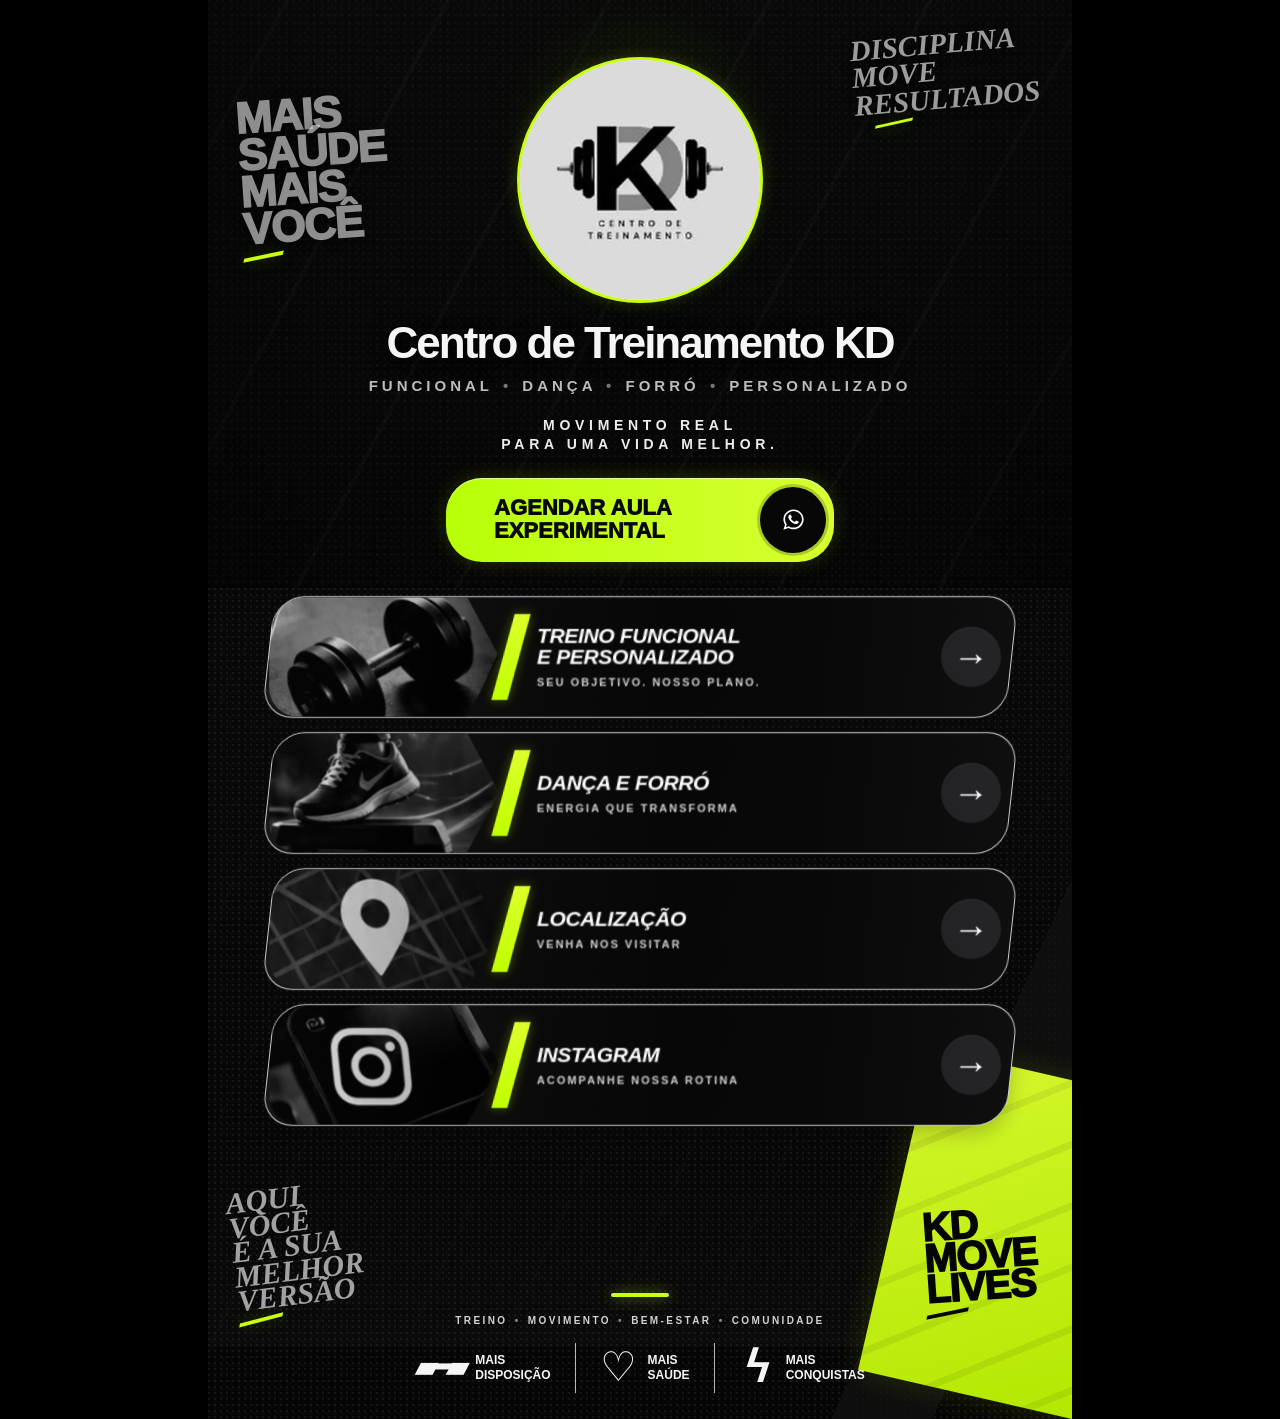
==== index.html @ 6287a3ad "Personaliza mensagens do WhatsApp para Karol e Roany" ====
<!doctype html>
<html lang="pt-BR">
<head>
  <meta charset="utf-8" />
  <meta name="viewport" content="width=device-width,initial-scale=1,viewport-fit=cover" />
  <meta http-equiv="Cache-Control" content="no-cache, no-store, must-revalidate" />
  <meta http-equiv="Pragma" content="no-cache" />
  <meta http-equiv="Expires" content="0" />
  <meta name="theme-color" content="#050505" />
  <meta name="description" content="Centro de Treinamento KD — funcional, dança, forró e treino personalizado." />
  <title>Centro de Treinamento KD</title>
  <link rel="stylesheet" href="assets/css/style.css?v=20260914-0921" />
  <link rel="stylesheet" href="assets/css/site-final.css?v=20260914-0921" />
</head>
<body>
  <main class="page-shell">
    <div class="texture" aria-hidden="true"></div>
    <div class="diag diag-a" aria-hidden="true"></div>
    <div class="diag diag-b" aria-hidden="true"></div>

    <section class="hero" id="inicio">
      <div class="side-copy side-left" aria-hidden="true">
        <span>MAIS</span>
        <span>SAÚDE</span>
        <span>MAIS</span>
        <span>VOCÊ</span>
        <i></i>
      </div>

      <div class="side-copy script side-right" aria-hidden="true">
        DISCIPLINA<br />MOVE<br />RESULTADOS
        <i></i>
      </div>

      <div class="logo-wrap reveal">
        <div class="logo-glow"></div>
        <img src="assets/images/logo-kd-cropped.webp?v=20260914-0921" alt="Centro de Treinamento KD" />
      </div>

      <div class="hero-copy reveal">
        <h1>Centro de Treinamento KD</h1>
        <p class="modalities">FUNCIONAL <b>•</b> DANÇA <b>•</b> FORRÓ <b>•</b> PERSONALIZADO</p>
        <p class="tagline">MOVIMENTO REAL<br />PARA UMA VIDA MELHOR.</p>
      </div>

      <a class="cta reveal" href="https://wa.me/5569993192797?text=Oi%2C%20Roany%21%20Vim%20pelo%20site%20do%20Centro%20de%20Treinamento%20KD%20e%20gostaria%20de%20agendar%20uma%20aula%20experimental.%20Pode%20me%20passar%20os%20hor%C3%A1rios%20dispon%C3%ADveis%3F" target="_blank" rel="noopener" aria-label="Agendar aula experimental com Roany pelo WhatsApp">
        <span>AGENDAR AULA<br />EXPERIMENTAL</span>
        <span class="cta-arrow" aria-hidden="true">
          <svg viewBox="0 0 32 32" width="30" height="30" role="img" focusable="false" style="display:block;fill:currentColor">
            <path d="M16.04 4C9.42 4 4.05 9.25 4.05 15.72c0 2.28.68 4.5 1.96 6.4L4 28l6.08-1.95a12.18 12.18 0 0 0 5.95 1.53h.01c6.61 0 11.99-5.25 11.99-11.72C28.03 9.25 22.65 4 16.04 4Zm0 21.58h-.01a10.2 10.2 0 0 1-5.2-1.43l-.37-.22-3.61 1.16 1.18-3.43-.24-.35a9.58 9.58 0 0 1-1.75-5.59c0-5.36 4.49-9.72 10-9.72 5.52 0 10 4.36 10 9.72 0 5.36-4.48 9.86-10 9.86Zm5.49-7.39c-.3-.15-1.78-.86-2.06-.96-.28-.1-.48-.15-.68.15-.2.29-.78.96-.96 1.15-.18.2-.35.22-.65.08-.3-.15-1.27-.46-2.42-1.46a9.2 9.2 0 0 1-1.68-2.05c-.18-.3-.02-.46.13-.61.14-.13.3-.34.45-.51.15-.17.2-.29.3-.49.1-.2.05-.37-.03-.52-.08-.15-.68-1.6-.93-2.19-.24-.58-.5-.5-.68-.51h-.58c-.2 0-.53.07-.8.37-.28.29-1.06 1.01-1.06 2.47 0 1.45 1.08 2.86 1.23 3.06.15.2 2.12 3.17 5.14 4.45.72.3 1.28.48 1.72.62.72.22 1.38.19 1.9.12.58-.09 1.78-.71 2.03-1.4.25-.68.25-1.27.18-1.4-.08-.13-.28-.2-.58-.35Z"/>
          </svg>
        </span>
      </a>
    </section>

    <section class="cards" aria-label="Links principais">
      <a class="service-card functional-card reveal" href="https://wa.me/5569993192797?text=Oi%2C%20Roany%21%20Vim%20pelo%20site%20do%20Centro%20de%20Treinamento%20KD%20e%20quero%20saber%20mais%20sobre%20o%20treino%20funcional%20e%20personalizado.%20Como%20funcionam%20os%20planos%20e%20hor%C3%A1rios%3F" target="_blank" rel="noopener">
        <div class="photo-wrap"><img src="assets/images/treino-funcional-personalizado.webp" alt="Treino funcional e personalizado" /></div>
        <div class="slash"></div>
        <div class="service-copy"><strong>TREINO FUNCIONAL<br />E PERSONALIZADO</strong><small>SEU OBJETIVO. NOSSO PLANO.</small></div>
        <span class="round-arrow">→</span>
      </a>

      <a class="service-card dance-card reveal" href="https://wa.me/5569993816666?text=Oi%2C%20Karol%21%20Vim%20pelo%20site%20do%20Centro%20de%20Treinamento%20KD%20e%20quero%20saber%20mais%20sobre%20as%20aulas%20de%20Dan%C3%A7a%20e%20Forr%C3%B3.%20Pode%20me%20passar%20os%20hor%C3%A1rios%20e%20como%20funciona%3F" target="_blank" rel="noopener">
        <div class="photo-wrap"><img src="assets/images/danca-step.webp?v=20260914-0921" alt="Dança e Forró" /></div>
        <div class="slash"></div>
        <div class="service-copy"><strong>DANÇA E FORRÓ</strong><small>ENERGIA QUE TRANSFORMA</small></div>
        <span class="round-arrow">→</span>
      </a>

      <a class="service-card location-card reveal" href="https://share.google/1H9OOiKIhmWzUExqJ" target="_blank" rel="noopener">
        <div class="photo-wrap"><img src="assets/images/localizacao.webp" alt="Localização" /></div>
        <div class="slash"></div>
        <div class="service-copy"><strong>LOCALIZAÇÃO</strong><small>VENHA NOS VISITAR</small></div>
        <span class="round-arrow">→</span>
      </a>

      <a class="service-card instagram-card reveal" href="https://www.instagram.com/centrodetreinamentokd" target="_blank" rel="noopener">
        <div class="photo-wrap"><img src="assets/images/instagram.webp" alt="Instagram" /></div>
        <div class="slash"></div>
        <div class="service-copy"><strong>INSTAGRAM</strong><small>ACOMPANHE NOSSA ROTINA</small></div>
        <span class="round-arrow">→</span>
      </a>
    </section>

    <footer class="footer">
      <div class="footer-phrase script" aria-hidden="true">AQUI<br />VOCÊ<br />É A SUA<br />MELHOR<br />VERSÃO<i></i></div>
      <div class="footer-center">
        <span class="tiny-neon"></span>
        <p>TREINO <b>•</b> MOVIMENTO <b>•</b> BEM-ESTAR <b>•</b> COMUNIDADE</p>
      </div>
      <div class="footer-shape" aria-hidden="true"></div>
      <div class="footer-brand" aria-hidden="true">KD<br />MOVE<br />LIVES<i></i></div>
    </footer>

    <section class="final-benefits reveal" aria-label="Benefícios">
      <div class="benefit">
        <span class="benefit-icon dumbbell">▰━▰</span>
        <span>MAIS<br />DISPOSIÇÃO</span>
      </div>
      <div class="benefit-sep"></div>
      <div class="benefit">
        <span class="benefit-icon heart">♡</span>
        <span>MAIS<br />SAÚDE</span>
      </div>
      <div class="benefit-sep"></div>
      <div class="benefit">
        <span class="benefit-icon bolt">ϟ</span>
        <span>MAIS<br />CONQUISTAS</span>
      </div>
    </section>
  </main>
  <script src="assets/js/main.js?v=20260914-0921"></script>
</body>
</html>
---- assets/css/style.css ----
:root{
  --bg:#050505;
  --panel:#0b0b0b;
  --panel2:#121212;
  --text:#f4f4f4;
  --muted:#b4b4b4;
  --lime:#c9ff11;
  --line:rgba(255,255,255,.62);
}
*{box-sizing:border-box}
html{scroll-behavior:smooth;background:#000}
body{margin:0;background:#000;color:var(--text);font-family:Arial,Helvetica,sans-serif;display:flex;justify-content:center;overflow-x:hidden}
a{color:inherit}
.page-shell{width:min(100%,864px);min-height:100vh;position:relative;overflow:hidden;background:
  radial-gradient(circle at 50% 10%,rgba(255,255,255,.06),transparent 28%),
  linear-gradient(180deg,#060606 0%,#090909 46%,#060606 100%);isolation:isolate}
.texture{position:absolute;inset:0;z-index:-3;opacity:.26;background-image:
  radial-gradient(circle at 20% 15%,rgba(255,255,255,.22) 0 1px,transparent 1.3px),
  radial-gradient(circle at 80% 65%,rgba(255,255,255,.12) 0 1px,transparent 1.2px),
  repeating-linear-gradient(115deg,transparent 0 42px,rgba(255,255,255,.018) 42px 45px,transparent 45px 88px);background-size:6px 6px,8px 8px,auto;mix-blend-mode:screen}
.diag{position:absolute;z-index:-2;background:#111;transform:rotate(24deg);box-shadow:0 0 0 1px rgba(255,255,255,.02) inset}
.diag-a{width:120px;height:610px;left:72px;top:-150px;opacity:.85}
.diag-b{width:92px;height:650px;right:44px;bottom:-100px;opacity:.78}
.hero{position:relative;padding:28px 44px 22px;min-height:742px;text-align:center;isolation:isolate}.hero::before{content:"";position:absolute;inset:0;z-index:-2;background:linear-gradient(180deg,rgba(0,0,0,.28),rgba(0,0,0,.52)),url("../images/hero-kd.webp") center top/cover no-repeat;filter:grayscale(1) contrast(1.12);opacity:.72}.hero::after{content:"";position:absolute;inset:0;z-index:-1;background:radial-gradient(circle at 50% 24%,transparent 0 25%,rgba(0,0,0,.2) 45%,rgba(0,0,0,.72) 100%)}
.hamburger{position:absolute;left:36px;top:34px;width:36px;height:34px;padding:0;border:0;background:transparent;display:flex;flex-direction:column;justify-content:space-between;z-index:10}
.hamburger span{display:block;height:4px;background:#fff;border-radius:3px;box-shadow:0 0 6px rgba(255,255,255,.18)}
.side-copy{position:absolute;z-index:2;line-height:.82;text-align:left;color:rgba(255,255,255,.55);font-weight:1000;font-stretch:condensed;text-shadow:0 3px 12px rgba(0,0,0,.5)}
.side-left{left:31px;top:95px;font-size:48px;letter-spacing:-4px;transform:rotate(-4deg)}
.side-left span{display:block}.side-copy i,.footer-phrase i,.footer-brand i{display:block;width:72px;height:8px;background:var(--lime);transform:skewX(-24deg) rotate(-8deg);margin-top:12px;box-shadow:0 0 14px rgba(201,255,17,.25)}
.script{font-family:"Brush Script MT","Segoe Print",cursive;font-weight:900;font-style:italic}
.side-right{right:34px;top:28px;font-size:31px;line-height:.92;color:rgba(255,255,255,.6);transform:rotate(-5deg)}
.side-right i{width:65px;height:5px;margin:8px 0 0 20px}
.logo-wrap{position:relative;margin:36px auto 22px;width:268px;height:268px;border-radius:50%;display:grid;place-items:center}
.logo-wrap img{position:relative;z-index:2;width:100%;height:100%;border-radius:50%;object-fit:cover;box-shadow:0 0 0 2px rgba(255,255,255,.28) inset}
.logo-glow{position:absolute;inset:5px;border-radius:50%;background:var(--lime);filter:blur(16px);opacity:.38;animation:pulseGlow 3s ease-in-out infinite}
.hero-copy{position:relative;z-index:3}.hero h1{margin:0;font-size:46px;line-height:1.02;letter-spacing:-2.4px;font-weight:900;text-shadow:0 4px 20px #000}
.modalities{margin:16px 0 0;font-size:16px;letter-spacing:4.5px;color:#bdbdbd;font-weight:700}.modalities b{color:#777;margin:0 2px}.tagline{margin:22px 0 0;font-size:15px;line-height:1.45;letter-spacing:5.2px;color:#ededed;font-weight:800}
.cta{position:relative;z-index:4;margin:28px auto 0;display:flex;width:min(100%,388px);min-height:92px;border-radius:38px;align-items:center;justify-content:space-between;text-decoration:none;background:linear-gradient(90deg,#b9ff08,#d8ff32);color:#080808;padding:0 11px 0 58px;box-shadow:0 0 28px rgba(201,255,17,.22),inset 0 1px 0 rgba(255,255,255,.6);transition:transform .2s ease,box-shadow .2s ease}
.cta span:first-child{text-align:left;font-size:24px;line-height:1.08;font-weight:1000;letter-spacing:.5px}.cta-arrow{width:72px;height:72px;border-radius:50%;display:grid;place-items:center;background:#060606;color:white;font-size:38px;font-weight:400;box-shadow:0 0 0 4px rgba(0,0,0,.25)}
.cta:hover{transform:translateY(-3px);box-shadow:0 0 38px rgba(201,255,17,.36)}
.benefits{margin:34px auto 0;display:flex;justify-content:center;align-items:center;gap:26px;position:relative;z-index:3}.benefit{display:flex;align-items:center;gap:14px;text-align:left;font-size:13px;line-height:1.2;font-weight:900}.benefit-icon{font-size:31px;line-height:1;min-width:38px;text-align:center}.benefit-icon.dumbbell{font-size:22px;letter-spacing:-4px}.benefit-icon.heart{font-size:43px;font-family:Georgia,serif;font-weight:400}.benefit-icon.bolt{font-size:45px}.benefit-sep{width:1px;height:52px;background:rgba(255,255,255,.7)}
.cards{padding:6px 58px 24px;display:grid;gap:16px;position:relative;z-index:3}
.service-card{position:relative;height:128px;border:1.8px solid rgba(255,255,255,.72);border-radius:34px;text-decoration:none;overflow:hidden;background:linear-gradient(90deg,#0e0e0f 0%,#050505 62%,#080808 100%);display:grid;grid-template-columns:230px 26px 1fr 86px;align-items:center;box-shadow:inset 0 1px 0 rgba(255,255,255,.08),0 12px 28px rgba(0,0,0,.28);transform:skewX(-6deg);transition:transform .22s ease,border-color .22s ease,box-shadow .22s ease}
.service-card>*{transform:skewX(6deg)}
.service-card::after{content:"";position:absolute;inset:0;background:linear-gradient(90deg,rgba(255,255,255,.03),transparent 35%,transparent 65%,rgba(255,255,255,.02));pointer-events:none}
.service-card:hover{transform:skewX(-6deg) translateX(3px);border-color:var(--lime);box-shadow:0 0 26px rgba(201,255,17,.16),0 12px 28px rgba(0,0,0,.3)}
.photo-wrap{position:relative;height:100%;overflow:hidden;border-radius:32px 0 0 32px;clip-path:polygon(0 0,88% 0,100% 50%,88% 100%,0 100%)}
.photo-wrap::after{content:"";position:absolute;inset:0;background:linear-gradient(90deg,rgba(0,0,0,.08),rgba(0,0,0,.26) 76%,rgba(0,0,0,.72) 100%)}
.photo-wrap img{width:100%;height:100%;object-fit:cover;display:block;filter:grayscale(1) contrast(1.08) brightness(.92);transform:skewX(6deg) scale(1.1);transform-origin:center}
.slash{width:18px;height:90px;background:linear-gradient(180deg,#d6ff26,#bfff00);transform:skewX(-13deg) skewX(6deg);justify-self:center;box-shadow:0 0 16px rgba(201,255,17,.35)}
.service-copy{text-align:left;align-self:center;padding-left:14px;position:relative;z-index:2}
.service-copy strong{display:block;font-size:21px;line-height:1.02;letter-spacing:-.7px;font-style:italic;text-transform:uppercase}
.service-copy small{display:block;margin-top:10px;color:#d0d0d0;font-size:12px;letter-spacing:2.2px;font-weight:700}
.round-arrow{width:66px;height:66px;border-radius:50%;display:grid;place-items:center;background:#1d1d1f;font-size:40px;justify-self:center;color:#fff;box-shadow:inset 0 1px 0 rgba(255,255,255,.05)}
.functional-card .photo-wrap img{object-position:center 58%}
.dance-card .photo-wrap img{object-position:center center}
.location-card .photo-wrap img{object-position:center center}
.instagram-card .photo-wrap img{object-position:center center}
.footer{min-height:238px;position:relative;padding:26px 56px 30px;display:flex;align-items:flex-end;justify-content:center;overflow:hidden}.footer::before{content:"";position:absolute;inset:0;background:linear-gradient(120deg,rgba(255,255,255,.025),transparent 38%),radial-gradient(circle at 50% 10%,rgba(255,255,255,.05),transparent 28%);z-index:-2}.footer-phrase{position:absolute;left:28px;bottom:25px;text-align:left;font-size:34px;line-height:.86;color:rgba(255,255,255,.62);transform:rotate(-7deg);z-index:3}.footer-phrase i{width:72px;height:6px}.footer-center{text-align:center;position:relative;z-index:4;margin-bottom:14px}.tiny-neon{display:block;width:65px;height:5px;background:var(--lime);border-radius:10px;margin:0 auto 24px;box-shadow:0 0 14px rgba(201,255,17,.55)}.footer-center p{margin:0;font-size:12px;letter-spacing:3px;color:#d2d2d2;font-weight:700}.footer-center b{color:#888;margin:0 8px}.footer-shape{position:absolute;right:-95px;bottom:-110px;width:305px;height:395px;background:linear-gradient(155deg,#dcff2e,#b8ef00);transform:rotate(17deg);z-index:-1;box-shadow:0 0 32px rgba(201,255,17,.14)}.footer-shape::before{content:"";position:absolute;inset:0;background:repeating-linear-gradient(145deg,transparent 0 24px,rgba(0,0,0,.12) 24px 31px,transparent 31px 57px);opacity:.55}.footer-brand{position:absolute;right:45px;bottom:40px;color:#050505;font-size:46px;line-height:.78;font-weight:1000;letter-spacing:-3px;text-align:left;transform:rotate(-4deg);z-index:4}.footer-brand i{background:#050505;width:74px;height:6px;margin-top:16px;box-shadow:none}
.reveal{opacity:0;transform:translateY(14px);transition:opacity .65s ease,transform .65s ease}.reveal.is-visible{opacity:1;transform:none}
@keyframes pulseGlow{0%,100%{opacity:.28;transform:scale(.98)}50%{opacity:.48;transform:scale(1.035)}}
@media (max-width:720px){
  .page-shell{width:100%;min-width:320px}.hero{min-height:650px;padding:22px 20px 16px}.hamburger{left:18px;top:24px;width:28px;height:27px}.hamburger span{height:3px}.side-left{left:12px;top:83px;font-size:29px;letter-spacing:-2px}.side-left i{width:46px;height:5px}.side-right{right:13px;top:25px;font-size:20px}.side-right i{width:42px;height:4px}.logo-wrap{width:190px;height:190px;margin:34px auto 20px}.hero h1{font-size:30px;letter-spacing:-1.4px}.modalities{font-size:9px;letter-spacing:2.6px;white-space:nowrap}.tagline{font-size:9px;letter-spacing:3.2px;margin-top:17px}.cta{width:320px;max-width:90%;min-height:72px;border-radius:31px;padding-left:36px}.cta span:first-child{font-size:18px}.cta-arrow{width:58px;height:58px;font-size:31px}.benefits{gap:10px;margin-top:26px}.benefit{gap:7px;font-size:9px}.benefit-icon{font-size:24px;min-width:26px}.benefit-icon.heart{font-size:33px}.benefit-icon.bolt{font-size:35px}.benefit-sep{height:42px}.cards{padding:6px 24px 18px;gap:12px}.service-card{height:104px;border-radius:26px;grid-template-columns:138px 16px 1fr 60px;transform:skewX(-4deg)}.service-card>*{transform:skewX(4deg)}.service-card:hover{transform:skewX(-4deg)}.photo-wrap{border-radius:25px 0 0 25px;clip-path:polygon(0 0,85% 0,100% 50%,85% 100%,0 100%)}.photo-wrap img{transform:skewX(4deg) scale(1.13)}.slash{height:72px;width:12px;transform:skewX(-13deg) skewX(4deg)}.service-copy{padding-left:10px}.service-copy strong{font-size:15px}.service-copy small{font-size:8px;letter-spacing:1.45px;margin-top:6px}.round-arrow{width:47px;height:47px;font-size:30px}.footer{min-height:205px;padding:18px 28px 22px}.footer-phrase{left:14px;bottom:25px;font-size:23px}.footer-center{margin-bottom:7px}.footer-center p{font-size:7px;letter-spacing:1.6px}.footer-center b{margin:0 4px}.footer-shape{width:220px;height:310px;right:-86px;bottom:-120px}.footer-brand{right:18px;bottom:28px;font-size:30px;letter-spacing:-2px}.tiny-neon{width:46px;height:4px;margin-bottom:18px}.diag-a{left:52px;width:65px;height:420px}.diag-b{right:20px;width:54px;height:420px}
}
@media (max-width:400px){.cards{padding-left:14px;padding-right:14px}.service-card{grid-template-columns:122px 14px 1fr 52px}.service-copy strong{font-size:14px}.service-copy small{font-size:7px}.round-arrow{width:42px;height:42px}.benefit{font-size:8px}.benefits{gap:7px}.footer-brand{font-size:27px}.side-left{font-size:26px}.side-right{font-size:18px}}
@media (prefers-reduced-motion:reduce){*{scroll-behavior:auto!important;animation:none!important;transition:none!important}.reveal{opacity:1;transform:none}}
---- assets/css/site-final.css ----
/* Camada final única: todas as futuras alterações visuais devem ser feitas aqui. */
:root{--lime:#c9ff11;--bg:#050505;--text:#f5f5f5}

body{background:#000;color:var(--text);overflow-x:hidden}
.page-shell{width:min(100%,864px);min-height:100vh;margin:0 auto;position:relative;overflow:hidden;background:linear-gradient(180deg,#050505 0%,#080808 52%,#050505 100%)}
.texture{opacity:.28}

/* TOPO */
.hero{position:relative;min-height:0!important;padding:18px 16px 10px!important;text-align:center;overflow:hidden!important;background:radial-gradient(circle at 50% 24%,rgba(201,255,17,.075),transparent 24%),linear-gradient(180deg,#080908 0%,#060706 62%,#050505 100%)!important}
.hero::before{content:""!important;position:absolute!important;inset:0!important;z-index:-2!important;filter:none!important;opacity:1!important;background:radial-gradient(circle at 20% 20%,rgba(255,255,255,.035) 0 1px,transparent 1.3px),radial-gradient(circle at 76% 62%,rgba(255,255,255,.025) 0 1px,transparent 1.5px),repeating-linear-gradient(118deg,transparent 0 68px,rgba(255,255,255,.018) 68px 72px,transparent 72px 142px)!important;background-size:7px 7px,9px 9px,auto!important}
.hero::after{content:""!important;position:absolute!important;inset:0!important;z-index:-1!important;background:linear-gradient(90deg,rgba(0,0,0,.22),transparent 18%,transparent 82%,rgba(0,0,0,.2))!important;pointer-events:none}
.hamburger{display:none!important}
.side-copy{pointer-events:none}
.side-left{left:14px!important;top:76px!important;font-size:22px!important;line-height:.84!important;letter-spacing:-1.2px!important;max-width:84px}
.side-left i{width:38px!important;height:4px!important;margin-top:7px!important}
.side-right{right:14px!important;top:25px!important;font-size:15px!important;line-height:.94!important;max-width:106px}
.side-right i{width:36px!important;height:3px!important;margin-top:5px!important}

/* LOGO LIMPA, SEM OVERLAY VERDE */
.logo-wrap{position:relative;width:158px!important;height:158px!important;margin:24px auto 14px!important;border-radius:50%;overflow:hidden!important;padding:0!important;background:#f1f1f1!important;box-shadow:0 0 0 3px var(--lime),0 0 18px rgba(201,255,17,.25)!important}
.logo-wrap img{display:block!important;width:100%!important;height:100%!important;object-fit:cover!important;border-radius:50%!important;opacity:1!important;visibility:visible!important;filter:none!important;mix-blend-mode:normal!important;transform:scale(1.18);transform-origin:center}
.logo-glow{display:none!important}
.hero-copy{position:relative;z-index:3;padding:0 4px}
.hero h1{margin:0 auto!important;font-size:27px!important;line-height:1.03!important;letter-spacing:-1.2px!important;max-width:380px}
.modalities{margin-top:10px!important;font-size:8px!important;letter-spacing:1.9px!important;white-space:normal!important;line-height:1.45!important}
.tagline{margin-top:9px!important;font-size:8px!important;letter-spacing:2.3px!important;line-height:1.35!important}

/* CTA WHATSAPP */
.cta{width:300px!important;max-width:90%!important;min-height:60px!important;border-radius:30px!important;margin:15px auto 8px!important;padding:0 8px 0 28px!important;background:linear-gradient(90deg,#b8ff08,#d7ff31)!important;box-shadow:0 0 20px rgba(201,255,17,.18),inset 0 1px 0 rgba(255,255,255,.55)!important}
.cta span:first-child{font-size:16px!important;line-height:1.03!important;letter-spacing:0!important}
.cta-arrow{width:48px!important;height:48px!important;border-radius:50%!important;background:#070707!important;box-shadow:0 0 0 3px rgba(0,0,0,.2)!important}
.cta-arrow svg{width:27px!important;height:27px!important}

/* CARDS PRINCIPAIS - ESTILO DA REFERÊNCIA */
.cards{position:relative;z-index:5;display:grid!important;gap:10px!important;margin:4px 0 0!important;padding:0 18px 10px!important}
.service-card{position:relative!important;height:94px!important;display:grid!important;grid-template-columns:128px 14px 1fr 50px!important;align-items:center!important;border:1.45px solid rgba(255,255,255,.78)!important;border-radius:25px!important;overflow:hidden!important;background:linear-gradient(90deg,#111 0%,#070707 54%,#0a0a0a 100%)!important;box-shadow:inset 0 1px 0 rgba(255,255,255,.06),0 8px 20px rgba(0,0,0,.2)!important;transform:skewX(-7deg)!important;transition:transform .2s ease,border-color .2s ease,box-shadow .2s ease!important;text-decoration:none!important}
.service-card>*{transform:skewX(7deg)!important}
.service-card::after{content:"";position:absolute;inset:0;background:linear-gradient(90deg,rgba(255,255,255,.025),transparent 38%,transparent 72%,rgba(255,255,255,.02));pointer-events:none}
.service-card:hover{transform:skewX(-7deg) translateX(2px)!important;border-color:var(--lime)!important;box-shadow:0 0 18px rgba(201,255,17,.11)!important}
.photo-wrap{position:relative!important;height:100%!important;border-radius:24px 0 0 24px!important;overflow:hidden!important;clip-path:polygon(0 0,86% 0,100% 50%,86% 100%,0 100%)!important}
.photo-wrap::after{content:"";position:absolute;inset:0;background:linear-gradient(90deg,rgba(0,0,0,.03),rgba(0,0,0,.22) 68%,rgba(0,0,0,.62) 100%)}
.photo-wrap img{display:block!important;width:100%!important;height:100%!important;object-fit:cover!important;filter:grayscale(1) contrast(1.1) brightness(.9)!important;transform:skewX(7deg) scale(1.16)!important;transform-origin:center!important}
.slash{width:11px!important;height:66px!important;justify-self:center!important;background:linear-gradient(180deg,#ddff2a,#bfff00)!important;box-shadow:0 0 12px rgba(201,255,17,.3)!important;transform:skewX(-16deg) skewX(7deg)!important}
.service-copy{padding-left:8px!important;text-align:left!important;position:relative;z-index:2}
.service-copy strong{display:block!important;font-size:13.5px!important;line-height:1.01!important;letter-spacing:-.35px!important;font-style:italic!important;text-transform:uppercase!important;color:#fff!important}
.service-copy small{display:block!important;margin-top:6px!important;font-size:7px!important;line-height:1.15!important;letter-spacing:1.15px!important;color:#d5d5d5!important;font-weight:700!important}
.round-arrow{width:40px!important;height:40px!important;border-radius:50%!important;display:grid!important;place-items:center!important;justify-self:center!important;background:#202022!important;color:#fff!important;font-size:25px!important;box-shadow:inset 0 1px 0 rgba(255,255,255,.05)!important}
.functional-card .photo-wrap img{object-position:center 58%!important}
.dance-card .photo-wrap img,.location-card .photo-wrap img,.instagram-card .photo-wrap img{object-position:center center!important}

/* RODAPÉ INTEGRADO AO FUNDO */
.footer{position:relative!important;min-height:140px!important;margin-top:-8px!important;padding:42px 12px 10px!important;overflow:visible!important;isolation:isolate!important;background:transparent!important}
.footer::before{content:""!important;position:absolute!important;inset:-10px 0 0!important;background:linear-gradient(180deg,transparent,rgba(255,255,255,.018))!important;z-index:-2!important}
.footer-shape{width:150px!important;height:205px!important;right:-28px!important;bottom:-2px!important;transform:rotate(13deg)!important;opacity:.97!important;z-index:-1!important}
.footer-phrase{left:12px!important;bottom:17px!important;font-size:16px!important;line-height:.82!important}
.footer-phrase i{width:42px!important;height:4px!important;margin-top:6px!important}
.footer-brand{right:8px!important;bottom:24px!important;font-size:20px!important;letter-spacing:-1.3px!important}
.footer-brand i{width:40px!important;height:4px!important;margin-top:6px!important}
.footer-center{margin-bottom:0!important;transform:translateY(1px)}
.footer-center p{font-size:5.8px!important;letter-spacing:1.05px!important;white-space:nowrap!important}
.footer-center b{margin:0 2px!important}
.tiny-neon{width:36px!important;height:3px!important;margin-bottom:7px!important}

.final-benefits{margin:-10px auto 8px!important;padding:6px 10px 10px!important;display:flex!important;justify-content:center!important;align-items:center!important;gap:9px!important;position:relative!important;z-index:8!important}
.final-benefits .benefit{display:flex!important;align-items:center!important;gap:6px!important;text-align:left!important;font-size:8.5px!important;line-height:1.2!important;font-weight:900!important}
.final-benefits .benefit-icon{font-size:23px!important;min-width:25px!important;text-align:center!important}
.final-benefits .benefit-icon.heart{font-size:31px!important}
.final-benefits .benefit-icon.bolt{font-size:33px!important}
.final-benefits .benefit-sep{width:1px!important;height:38px!important;background:rgba(255,255,255,.7)!important}

@media (min-width:721px){
  .hero{padding:30px 44px 18px!important}
  .side-left{left:31px!important;top:96px!important;font-size:44px!important;max-width:none}
  .side-right{right:34px!important;top:30px!important;font-size:29px!important;max-width:none}
  .logo-wrap{width:240px!important;height:240px!important;margin:30px auto 20px!important}
  .hero h1{font-size:44px!important;letter-spacing:-2px!important;max-width:none}
  .modalities{font-size:15px!important;letter-spacing:4px!important;white-space:nowrap!important}
  .tagline{font-size:14px!important;letter-spacing:4.7px!important;margin-top:19px!important}
  .cta{width:388px!important;min-height:84px!important;border-radius:36px!important;padding-left:48px!important;margin-top:24px!important}
  .cta span:first-child{font-size:22px!important}
  .cta-arrow{width:66px!important;height:66px!important}
  .cards{gap:14px!important;padding:4px 60px 18px!important}
  .service-card{height:122px!important;grid-template-columns:230px 24px 1fr 80px!important;border-radius:31px!important;transform:skewX(-6deg)!important}
  .service-card>*{transform:skewX(6deg)!important}
  .photo-wrap{border-radius:30px 0 0 30px!important}
  .photo-wrap img{transform:skewX(6deg) scale(1.12)!important}
  .slash{width:16px!important;height:86px!important;transform:skewX(-15deg) skewX(6deg)!important}
  .service-copy{padding-left:14px!important}
  .service-copy strong{font-size:21px!important}
  .service-copy small{font-size:11px!important;letter-spacing:2px!important;margin-top:9px!important}
  .round-arrow{width:60px!important;height:60px!important;font-size:36px!important}
  .footer{min-height:215px!important;margin-top:-12px!important;padding:52px 40px 22px!important}
  .footer-shape{width:250px!important;height:330px!important;right:-70px!important;bottom:-55px!important}
  .footer-phrase{font-size:30px!important;left:24px!important;bottom:30px!important}
  .footer-brand{font-size:40px!important;right:35px!important;bottom:34px!important}
  .footer-center p{font-size:10px!important;letter-spacing:2.4px!important}
  .tiny-neon{width:58px!important;height:4px!important;margin-bottom:18px!important}
  .final-benefits{gap:24px!important;padding-bottom:18px!important}
  .final-benefits .benefit{font-size:12px!important;gap:11px!important}
  .final-benefits .benefit-icon{font-size:29px!important;min-width:36px!important}
  .final-benefits .benefit-icon.heart{font-size:41px!important}
  .final-benefits .benefit-icon.bolt{font-size:43px!important}
  .final-benefits .benefit-sep{height:50px!important}
}

@media (max-width:400px){
  .logo-wrap{width:146px!important;height:146px!important}
  .hero h1{font-size:24px!important}
  .cards{padding-left:12px!important;padding-right:12px!important;gap:8px!important}
  .service-card{height:90px!important;grid-template-columns:118px 12px 1fr 46px!important}
  .service-copy strong{font-size:12px!important}
  .service-copy small{font-size:6.5px!important}
  .round-arrow{width:37px!important;height:37px!important;font-size:23px!important}
  .footer-phrase{font-size:15px!important;left:9px!important}
  .footer-brand{font-size:19px!important;right:6px!important}
  .final-benefits{gap:6px!important;padding-left:6px!important;padding-right:6px!important}
  .final-benefits .benefit{font-size:7.5px!important}
}
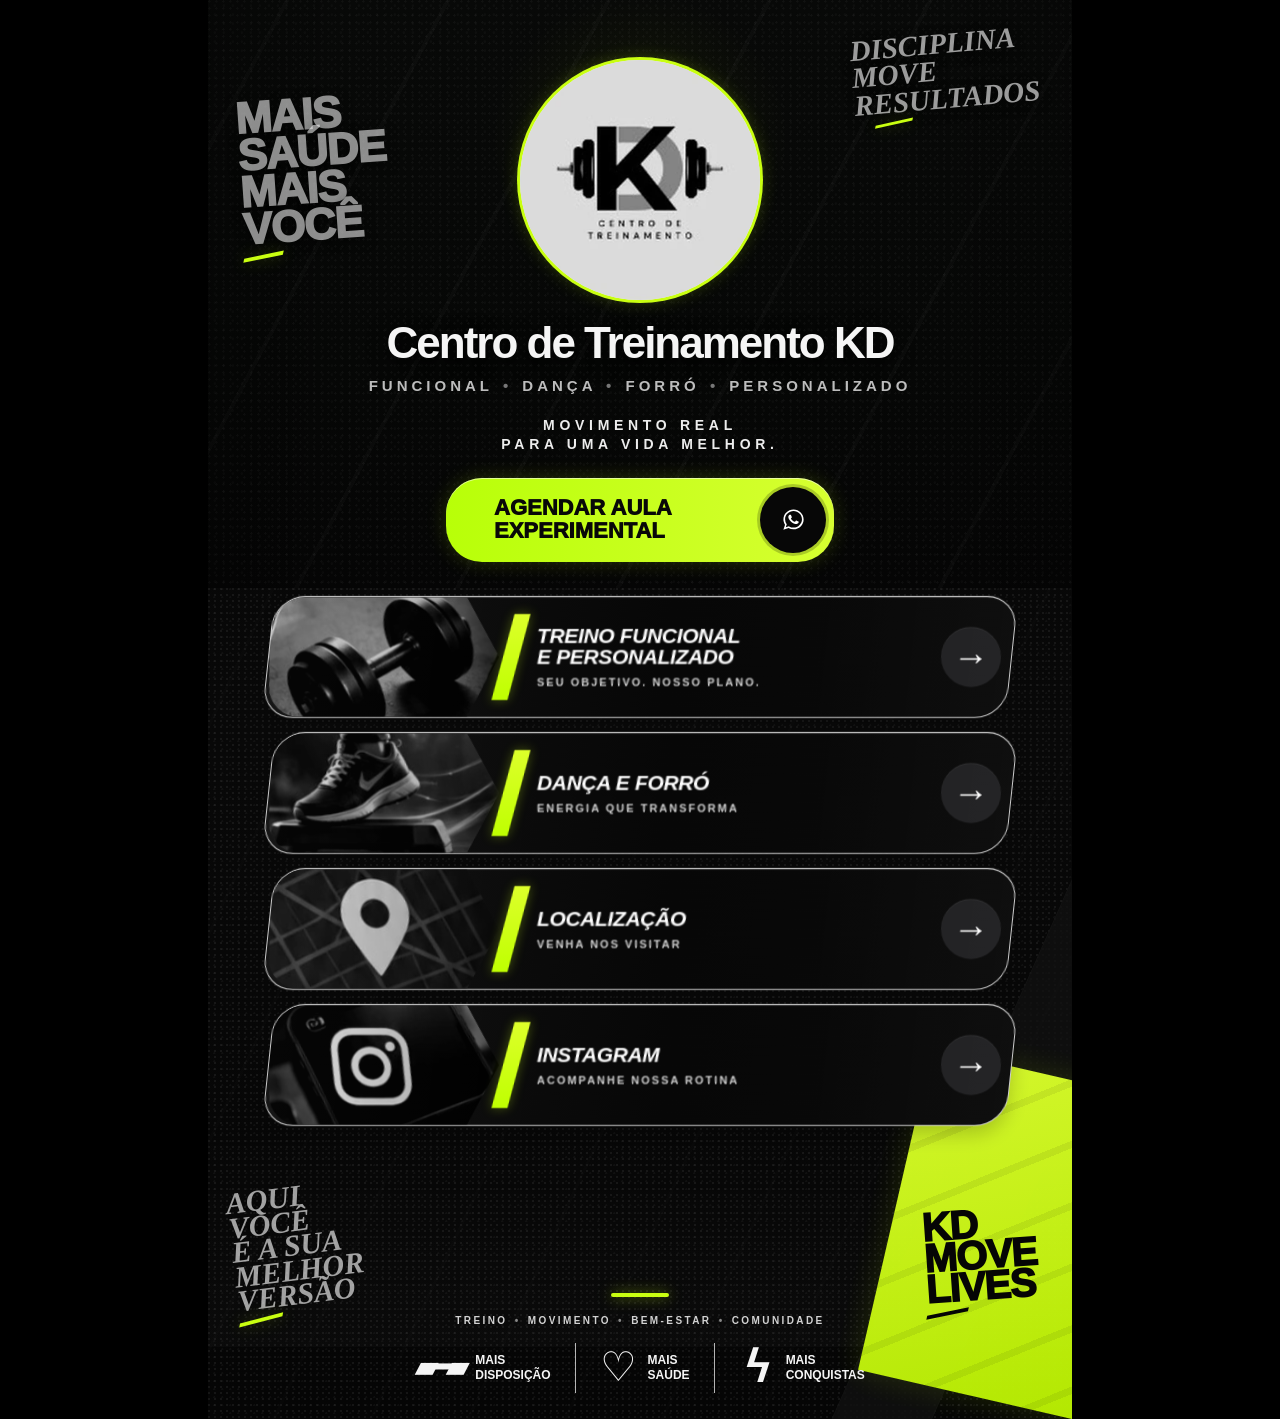
==== commit 20f2ff88: "Simplifica mensagens do WhatsApp" ====
--- a/index.html
+++ b/index.html
@@ -43,7 +43,7 @@
         <p class="tagline">MOVIMENTO REAL<br />PARA UMA VIDA MELHOR.</p>
       </div>
 
-      <a class="cta reveal" href="https://wa.me/5569993192797?text=Oi%2C%20Roany%21%20Vim%20pelo%20site%20do%20Centro%20de%20Treinamento%20KD%20e%20gostaria%20de%20agendar%20uma%20aula%20experimental.%20Pode%20me%20passar%20os%20hor%C3%A1rios%20dispon%C3%ADveis%3F" target="_blank" rel="noopener" aria-label="Agendar aula experimental com Roany pelo WhatsApp">
+      <a class="cta reveal" href="https://wa.me/5569993192797?text=Oi%2C%20Roany%21%20Quero%20agendar%20uma%20aula%20experimental." target="_blank" rel="noopener" aria-label="Agendar aula experimental com Roany pelo WhatsApp">
         <span>AGENDAR AULA<br />EXPERIMENTAL</span>
         <span class="cta-arrow" aria-hidden="true">
           <svg viewBox="0 0 32 32" width="30" height="30" role="img" focusable="false" style="display:block;fill:currentColor">
@@ -54,14 +54,14 @@
     </section>
 
     <section class="cards" aria-label="Links principais">
-      <a class="service-card functional-card reveal" href="https://wa.me/5569993192797?text=Oi%2C%20Roany%21%20Vim%20pelo%20site%20do%20Centro%20de%20Treinamento%20KD%20e%20quero%20saber%20mais%20sobre%20o%20treino%20funcional%20e%20personalizado.%20Como%20funcionam%20os%20planos%20e%20hor%C3%A1rios%3F" target="_blank" rel="noopener">
+      <a class="service-card functional-card reveal" href="https://wa.me/5569993192797?text=Oi%2C%20Roany%21%20Quero%20saber%20mais%20sobre%20o%20treino%20funcional%20e%20personalizado%3F" target="_blank" rel="noopener">
         <div class="photo-wrap"><img src="assets/images/treino-funcional-personalizado.webp" alt="Treino funcional e personalizado" /></div>
         <div class="slash"></div>
         <div class="service-copy"><strong>TREINO FUNCIONAL<br />E PERSONALIZADO</strong><small>SEU OBJETIVO. NOSSO PLANO.</small></div>
         <span class="round-arrow">→</span>
       </a>
 
-      <a class="service-card dance-card reveal" href="https://wa.me/5569993816666?text=Oi%2C%20Karol%21%20Vim%20pelo%20site%20do%20Centro%20de%20Treinamento%20KD%20e%20quero%20saber%20mais%20sobre%20as%20aulas%20de%20Dan%C3%A7a%20e%20Forr%C3%B3.%20Pode%20me%20passar%20os%20hor%C3%A1rios%20e%20como%20funciona%3F" target="_blank" rel="noopener">
+      <a class="service-card dance-card reveal" href="https://wa.me/5569993816666?text=Oi%2C%20Karol%21%20Quero%20saber%20mais%20sobre%20Dan%C3%A7a%20e%20Forr%C3%B3%3F" target="_blank" rel="noopener">
         <div class="photo-wrap"><img src="assets/images/danca-step.webp?v=20260914-0921" alt="Dança e Forró" /></div>
         <div class="slash"></div>
         <div class="service-copy"><strong>DANÇA E FORRÓ</strong><small>ENERGIA QUE TRANSFORMA</small></div>
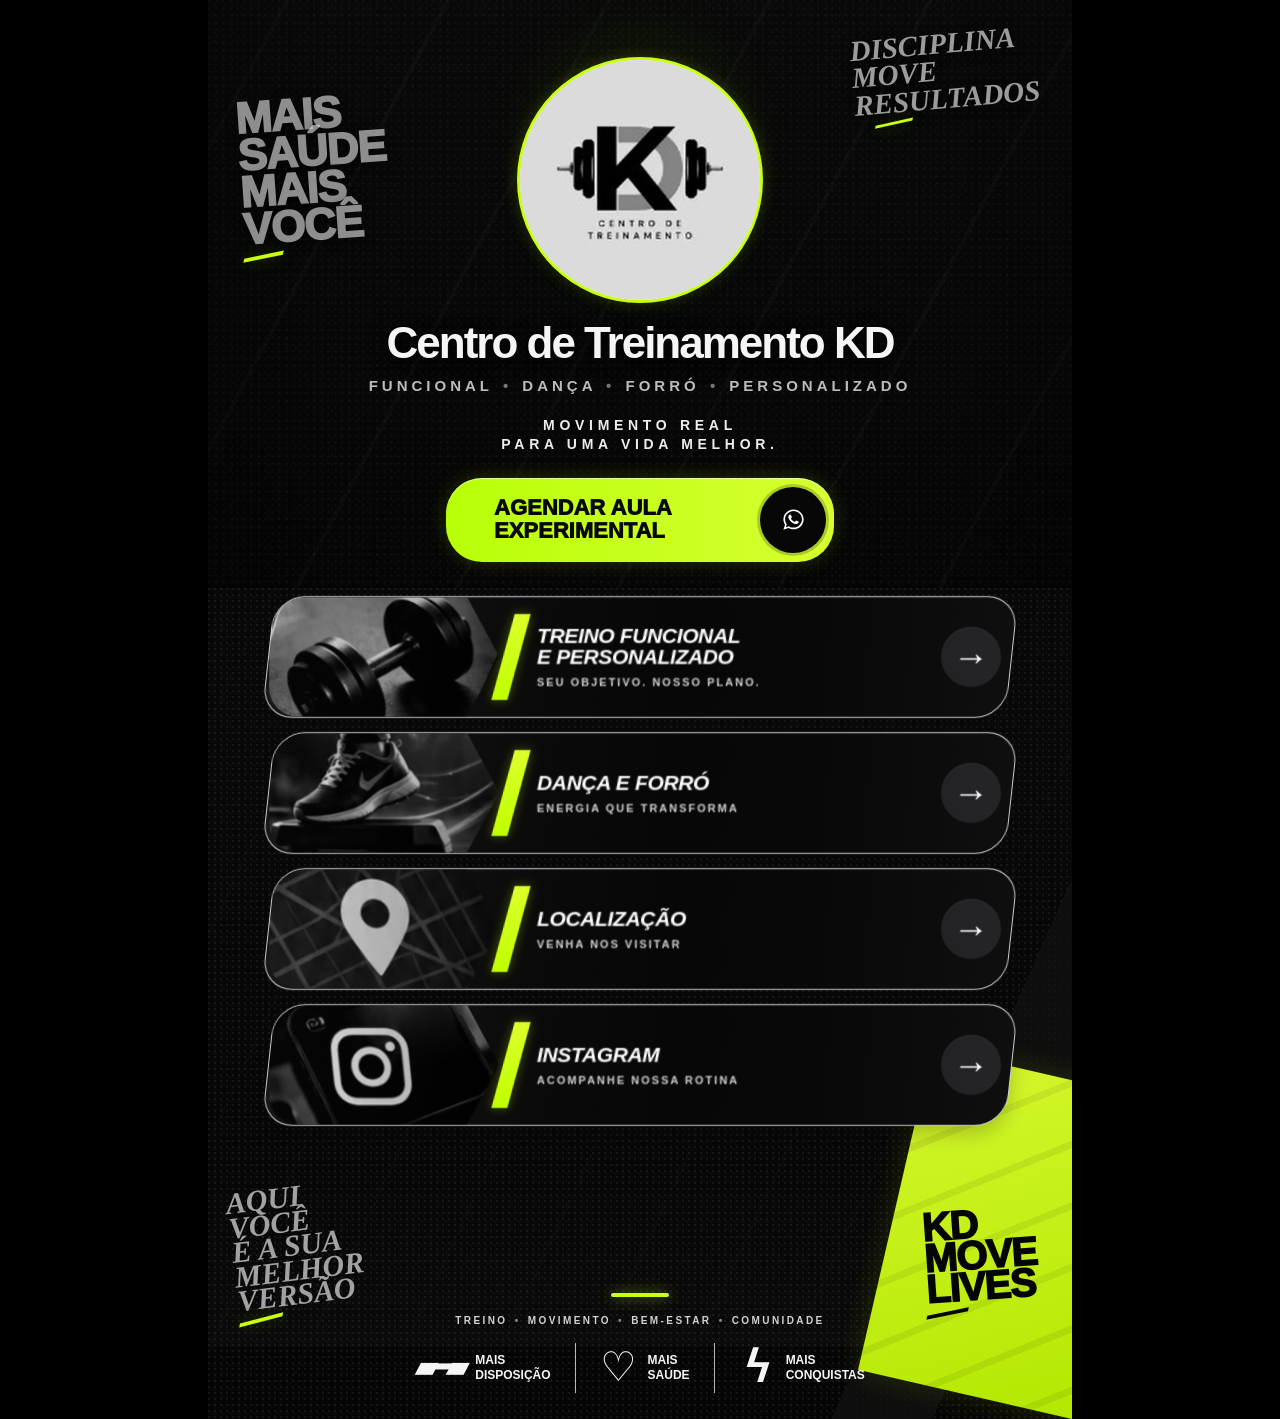
==== commit 381cf5b6: "Liga site público ao Painel KD" ====
--- a/index.html
+++ b/index.html
@@ -7,7 +7,7 @@
   <meta http-equiv="Pragma" content="no-cache" />
   <meta http-equiv="Expires" content="0" />
   <meta name="theme-color" content="#050505" />
-  <meta name="description" content="Centro de Treinamento KD — funcional, dança, forró e treino personalizado." />
+  <meta id="site-description" name="description" content="Centro de Treinamento KD — funcional, dança, forró e treino personalizado." />
   <title>Centro de Treinamento KD</title>
   <link rel="stylesheet" href="assets/css/style.css?v=20260914-0921" />
   <link rel="stylesheet" href="assets/css/site-final.css?v=20260914-0921" />
@@ -34,17 +34,17 @@
 
       <div class="logo-wrap reveal">
         <div class="logo-glow"></div>
-        <img src="assets/images/logo-kd-cropped.webp?v=20260914-0921" alt="Centro de Treinamento KD" />
+        <img id="site-logo" src="assets/images/logo-kd-cropped.webp?v=20260914-0921" alt="Centro de Treinamento KD" />
       </div>
 
       <div class="hero-copy reveal">
-        <h1>Centro de Treinamento KD</h1>
-        <p class="modalities">FUNCIONAL <b>•</b> DANÇA <b>•</b> FORRÓ <b>•</b> PERSONALIZADO</p>
-        <p class="tagline">MOVIMENTO REAL<br />PARA UMA VIDA MELHOR.</p>
+        <h1 id="site-title">Centro de Treinamento KD</h1>
+        <p id="site-modalities" class="modalities">FUNCIONAL <b>•</b> DANÇA <b>•</b> FORRÓ <b>•</b> PERSONALIZADO</p>
+        <p id="site-tagline" class="tagline">MOVIMENTO REAL<br />PARA UMA VIDA MELHOR.</p>
       </div>
 
-      <a class="cta reveal" href="https://wa.me/5569993192797?text=Oi%2C%20Roany%21%20Quero%20agendar%20uma%20aula%20experimental." target="_blank" rel="noopener" aria-label="Agendar aula experimental com Roany pelo WhatsApp">
-        <span>AGENDAR AULA<br />EXPERIMENTAL</span>
+      <a id="experimental-link" class="cta reveal" href="https://wa.me/5569993192797?text=Oi%2C%20Roany%21%20Quero%20agendar%20uma%20aula%20experimental." target="_blank" rel="noopener" aria-label="Agendar aula experimental pelo WhatsApp">
+        <span id="experimental-label">AGENDAR AULA<br />EXPERIMENTAL</span>
         <span class="cta-arrow" aria-hidden="true">
           <svg viewBox="0 0 32 32" width="30" height="30" role="img" focusable="false" style="display:block;fill:currentColor">
             <path d="M16.04 4C9.42 4 4.05 9.25 4.05 15.72c0 2.28.68 4.5 1.96 6.4L4 28l6.08-1.95a12.18 12.18 0 0 0 5.95 1.53h.01c6.61 0 11.99-5.25 11.99-11.72C28.03 9.25 22.65 4 16.04 4Zm0 21.58h-.01a10.2 10.2 0 0 1-5.2-1.43l-.37-.22-3.61 1.16 1.18-3.43-.24-.35a9.58 9.58 0 0 1-1.75-5.59c0-5.36 4.49-9.72 10-9.72 5.52 0 10 4.36 10 9.72 0 5.36-4.48 9.86-10 9.86Zm5.49-7.39c-.3-.15-1.78-.86-2.06-.96-.28-.1-.48-.15-.68.15-.2.29-.78.96-.96 1.15-.18.2-.35.22-.65.08-.3-.15-1.27-.46-2.42-1.46a9.2 9.2 0 0 1-1.68-2.05c-.18-.3-.02-.46.13-.61.14-.13.3-.34.45-.51.15-.17.2-.29.3-.49.1-.2.05-.37-.03-.52-.08-.15-.68-1.6-.93-2.19-.24-.58-.5-.5-.68-.51h-.58c-.2 0-.53.07-.8.37-.28.29-1.06 1.01-1.06 2.47 0 1.45 1.08 2.86 1.23 3.06.15.2 2.12 3.17 5.14 4.45.72.3 1.28.48 1.72.62.72.22 1.38.19 1.9.12.58-.09 1.78-.71 2.03-1.4.25-.68.25-1.27.18-1.4-.08-.13-.28-.2-.58-.35Z"/>
@@ -54,31 +54,31 @@
     </section>
 
     <section class="cards" aria-label="Links principais">
-      <a class="service-card functional-card reveal" href="https://wa.me/5569993192797?text=Oi%2C%20Roany%21%20Quero%20saber%20mais%20sobre%20o%20treino%20funcional%20e%20personalizado%3F" target="_blank" rel="noopener">
-        <div class="photo-wrap"><img src="assets/images/treino-funcional-personalizado.webp" alt="Treino funcional e personalizado" /></div>
+      <a id="functional-link" class="service-card functional-card reveal" href="https://wa.me/5569993192797?text=Oi%2C%20Roany%21%20Quero%20saber%20mais%20sobre%20o%20treino%20funcional%20e%20personalizado%3F" target="_blank" rel="noopener">
+        <div class="photo-wrap"><img id="functional-image" src="assets/images/treino-funcional-personalizado.webp" alt="Treino funcional e personalizado" /></div>
         <div class="slash"></div>
-        <div class="service-copy"><strong>TREINO FUNCIONAL<br />E PERSONALIZADO</strong><small>SEU OBJETIVO. NOSSO PLANO.</small></div>
+        <div class="service-copy"><strong id="functional-title">TREINO FUNCIONAL<br />E PERSONALIZADO</strong><small id="functional-subtitle">SEU OBJETIVO. NOSSO PLANO.</small></div>
         <span class="round-arrow">→</span>
       </a>
 
-      <a class="service-card dance-card reveal" href="https://wa.me/5569993816666?text=Oi%2C%20Karol%21%20Quero%20saber%20mais%20sobre%20Dan%C3%A7a%20e%20Forr%C3%B3%3F" target="_blank" rel="noopener">
-        <div class="photo-wrap"><img src="assets/images/danca-step.webp?v=20260914-0921" alt="Dança e Forró" /></div>
+      <a id="dance-link" class="service-card dance-card reveal" href="https://wa.me/5569993816666?text=Oi%2C%20Karol%21%20Quero%20saber%20mais%20sobre%20Dan%C3%A7a%20e%20Forr%C3%B3%3F" target="_blank" rel="noopener">
+        <div class="photo-wrap"><img id="dance-image" src="assets/images/danca-step.webp?v=20260914-0921" alt="Dança e Forró" /></div>
         <div class="slash"></div>
-        <div class="service-copy"><strong>DANÇA E FORRÓ</strong><small>ENERGIA QUE TRANSFORMA</small></div>
+        <div class="service-copy"><strong id="dance-title">DANÇA E FORRÓ</strong><small id="dance-subtitle">ENERGIA QUE TRANSFORMA</small></div>
         <span class="round-arrow">→</span>
       </a>
 
-      <a class="service-card location-card reveal" href="https://share.google/1H9OOiKIhmWzUExqJ" target="_blank" rel="noopener">
-        <div class="photo-wrap"><img src="assets/images/localizacao.webp" alt="Localização" /></div>
+      <a id="location-link" class="service-card location-card reveal" href="https://share.google/1H9OOiKIhmWzUExqJ" target="_blank" rel="noopener">
+        <div class="photo-wrap"><img id="location-image" src="assets/images/localizacao.webp" alt="Localização" /></div>
         <div class="slash"></div>
-        <div class="service-copy"><strong>LOCALIZAÇÃO</strong><small>VENHA NOS VISITAR</small></div>
+        <div class="service-copy"><strong id="location-title">LOCALIZAÇÃO</strong><small id="location-subtitle">VENHA NOS VISITAR</small></div>
         <span class="round-arrow">→</span>
       </a>
 
-      <a class="service-card instagram-card reveal" href="https://www.instagram.com/centrodetreinamentokd" target="_blank" rel="noopener">
-        <div class="photo-wrap"><img src="assets/images/instagram.webp" alt="Instagram" /></div>
+      <a id="instagram-link" class="service-card instagram-card reveal" href="https://www.instagram.com/centrodetreinamentokd" target="_blank" rel="noopener">
+        <div class="photo-wrap"><img id="instagram-image" src="assets/images/instagram.webp" alt="Instagram" /></div>
         <div class="slash"></div>
-        <div class="service-copy"><strong>INSTAGRAM</strong><small>ACOMPANHE NOSSA ROTINA</small></div>
+        <div class="service-copy"><strong id="instagram-title">INSTAGRAM</strong><small id="instagram-subtitle">ACOMPANHE NOSSA ROTINA</small></div>
         <span class="round-arrow">→</span>
       </a>
     </section>
@@ -87,7 +87,7 @@
       <div class="footer-phrase script" aria-hidden="true">AQUI<br />VOCÊ<br />É A SUA<br />MELHOR<br />VERSÃO<i></i></div>
       <div class="footer-center">
         <span class="tiny-neon"></span>
-        <p>TREINO <b>•</b> MOVIMENTO <b>•</b> BEM-ESTAR <b>•</b> COMUNIDADE</p>
+        <p id="footer-center">TREINO <b>•</b> MOVIMENTO <b>•</b> BEM-ESTAR <b>•</b> COMUNIDADE</p>
       </div>
       <div class="footer-shape" aria-hidden="true"></div>
       <div class="footer-brand" aria-hidden="true">KD<br />MOVE<br />LIVES<i></i></div>
@@ -96,20 +96,20 @@
     <section class="final-benefits reveal" aria-label="Benefícios">
       <div class="benefit">
         <span class="benefit-icon dumbbell">▰━▰</span>
-        <span>MAIS<br />DISPOSIÇÃO</span>
+        <span id="benefit-1">MAIS<br />DISPOSIÇÃO</span>
       </div>
       <div class="benefit-sep"></div>
       <div class="benefit">
         <span class="benefit-icon heart">♡</span>
-        <span>MAIS<br />SAÚDE</span>
+        <span id="benefit-2">MAIS<br />SAÚDE</span>
       </div>
       <div class="benefit-sep"></div>
       <div class="benefit">
         <span class="benefit-icon bolt">ϟ</span>
-        <span>MAIS<br />CONQUISTAS</span>
+        <span id="benefit-3">MAIS<br />CONQUISTAS</span>
       </div>
     </section>
   </main>
-  <script src="assets/js/main.js?v=20260914-0921"></script>
+  <script src="assets/js/main.js?v=20260914-admin1"></script>
 </body>
 </html>
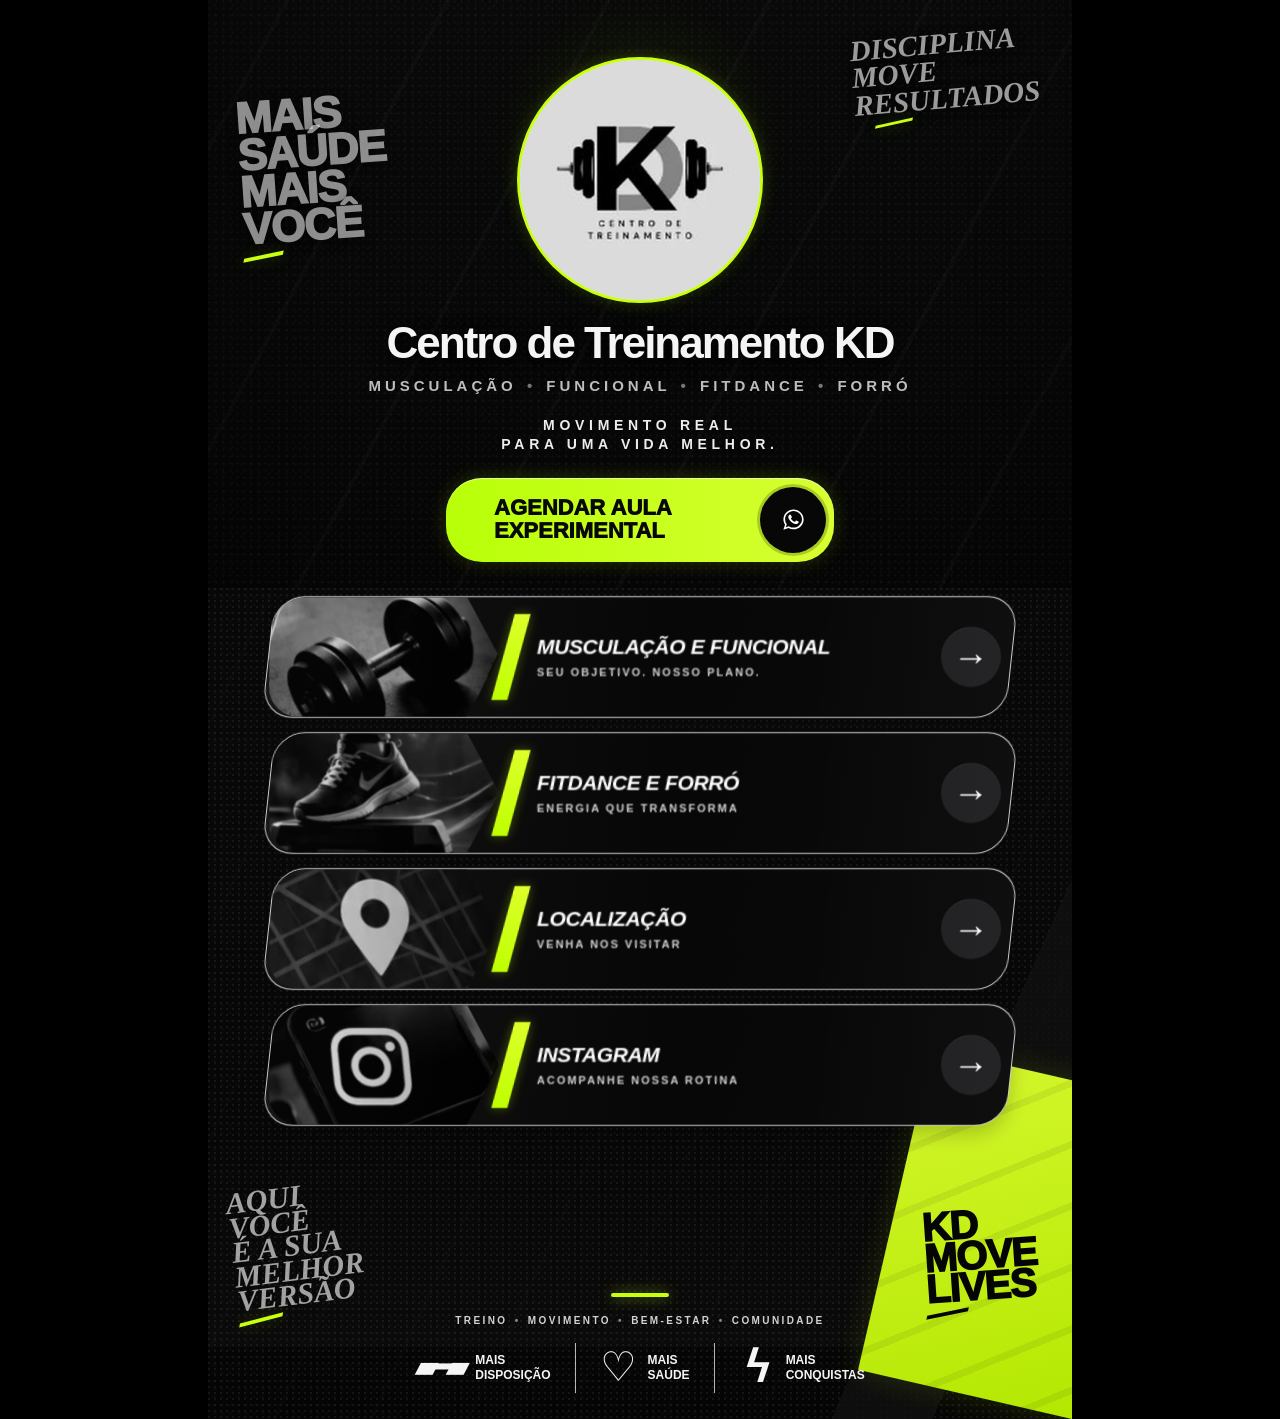
==== commit d2e7ba28: "Atualiza nomes das modalidades no site" ====
--- a/index.html
+++ b/index.html
@@ -7,7 +7,7 @@
   <meta http-equiv="Pragma" content="no-cache" />
   <meta http-equiv="Expires" content="0" />
   <meta name="theme-color" content="#050505" />
-  <meta id="site-description" name="description" content="Centro de Treinamento KD — funcional, dança, forró e treino personalizado." />
+  <meta id="site-description" name="description" content="Centro de Treinamento KD — musculação, funcional, fitdance e forró." />
   <title>Centro de Treinamento KD</title>
   <link rel="stylesheet" href="assets/css/style.css?v=20260914-0921" />
   <link rel="stylesheet" href="assets/css/site-final.css?v=20260914-0921" />
@@ -39,7 +39,7 @@
 
       <div class="hero-copy reveal">
         <h1 id="site-title">Centro de Treinamento KD</h1>
-        <p id="site-modalities" class="modalities">FUNCIONAL <b>•</b> DANÇA <b>•</b> FORRÓ <b>•</b> PERSONALIZADO</p>
+        <p id="site-modalities" class="modalities">MUSCULAÇÃO <b>•</b> FUNCIONAL <b>•</b> FITDANCE <b>•</b> FORRÓ</p>
         <p id="site-tagline" class="tagline">MOVIMENTO REAL<br />PARA UMA VIDA MELHOR.</p>
       </div>
 
@@ -54,17 +54,17 @@
     </section>
 
     <section class="cards" aria-label="Links principais">
-      <a id="functional-link" class="service-card functional-card reveal" href="https://wa.me/5569993192797?text=Oi%2C%20Roany%21%20Quero%20saber%20mais%20sobre%20o%20treino%20funcional%20e%20personalizado%3F" target="_blank" rel="noopener">
-        <div class="photo-wrap"><img id="functional-image" src="assets/images/treino-funcional-personalizado.webp" alt="Treino funcional e personalizado" /></div>
+      <a id="functional-link" class="service-card functional-card reveal" href="https://wa.me/5569993192797?text=Oi%2C%20Roany%21%20Quero%20saber%20mais%20sobre%20Muscula%C3%A7%C3%A3o%20e%20Funcional%3F" target="_blank" rel="noopener">
+        <div class="photo-wrap"><img id="functional-image" src="assets/images/treino-funcional-personalizado.webp" alt="Musculação e Funcional" /></div>
         <div class="slash"></div>
-        <div class="service-copy"><strong id="functional-title">TREINO FUNCIONAL<br />E PERSONALIZADO</strong><small id="functional-subtitle">SEU OBJETIVO. NOSSO PLANO.</small></div>
+        <div class="service-copy"><strong id="functional-title">MUSCULAÇÃO E FUNCIONAL</strong><small id="functional-subtitle">SEU OBJETIVO. NOSSO PLANO.</small></div>
         <span class="round-arrow">→</span>
       </a>
 
-      <a id="dance-link" class="service-card dance-card reveal" href="https://wa.me/5569993816666?text=Oi%2C%20Karol%21%20Quero%20saber%20mais%20sobre%20Dan%C3%A7a%20e%20Forr%C3%B3%3F" target="_blank" rel="noopener">
-        <div class="photo-wrap"><img id="dance-image" src="assets/images/danca-step.webp?v=20260914-0921" alt="Dança e Forró" /></div>
+      <a id="dance-link" class="service-card dance-card reveal" href="https://wa.me/5569993816666?text=Oi%2C%20Karol%21%20Quero%20saber%20mais%20sobre%20Fitdance%20e%20Forr%C3%B3%3F" target="_blank" rel="noopener">
+        <div class="photo-wrap"><img id="dance-image" src="assets/images/danca-step.webp?v=20260914-0921" alt="Fitdance e Forró" /></div>
         <div class="slash"></div>
-        <div class="service-copy"><strong id="dance-title">DANÇA E FORRÓ</strong><small id="dance-subtitle">ENERGIA QUE TRANSFORMA</small></div>
+        <div class="service-copy"><strong id="dance-title">FITDANCE E FORRÓ</strong><small id="dance-subtitle">ENERGIA QUE TRANSFORMA</small></div>
         <span class="round-arrow">→</span>
       </a>
 
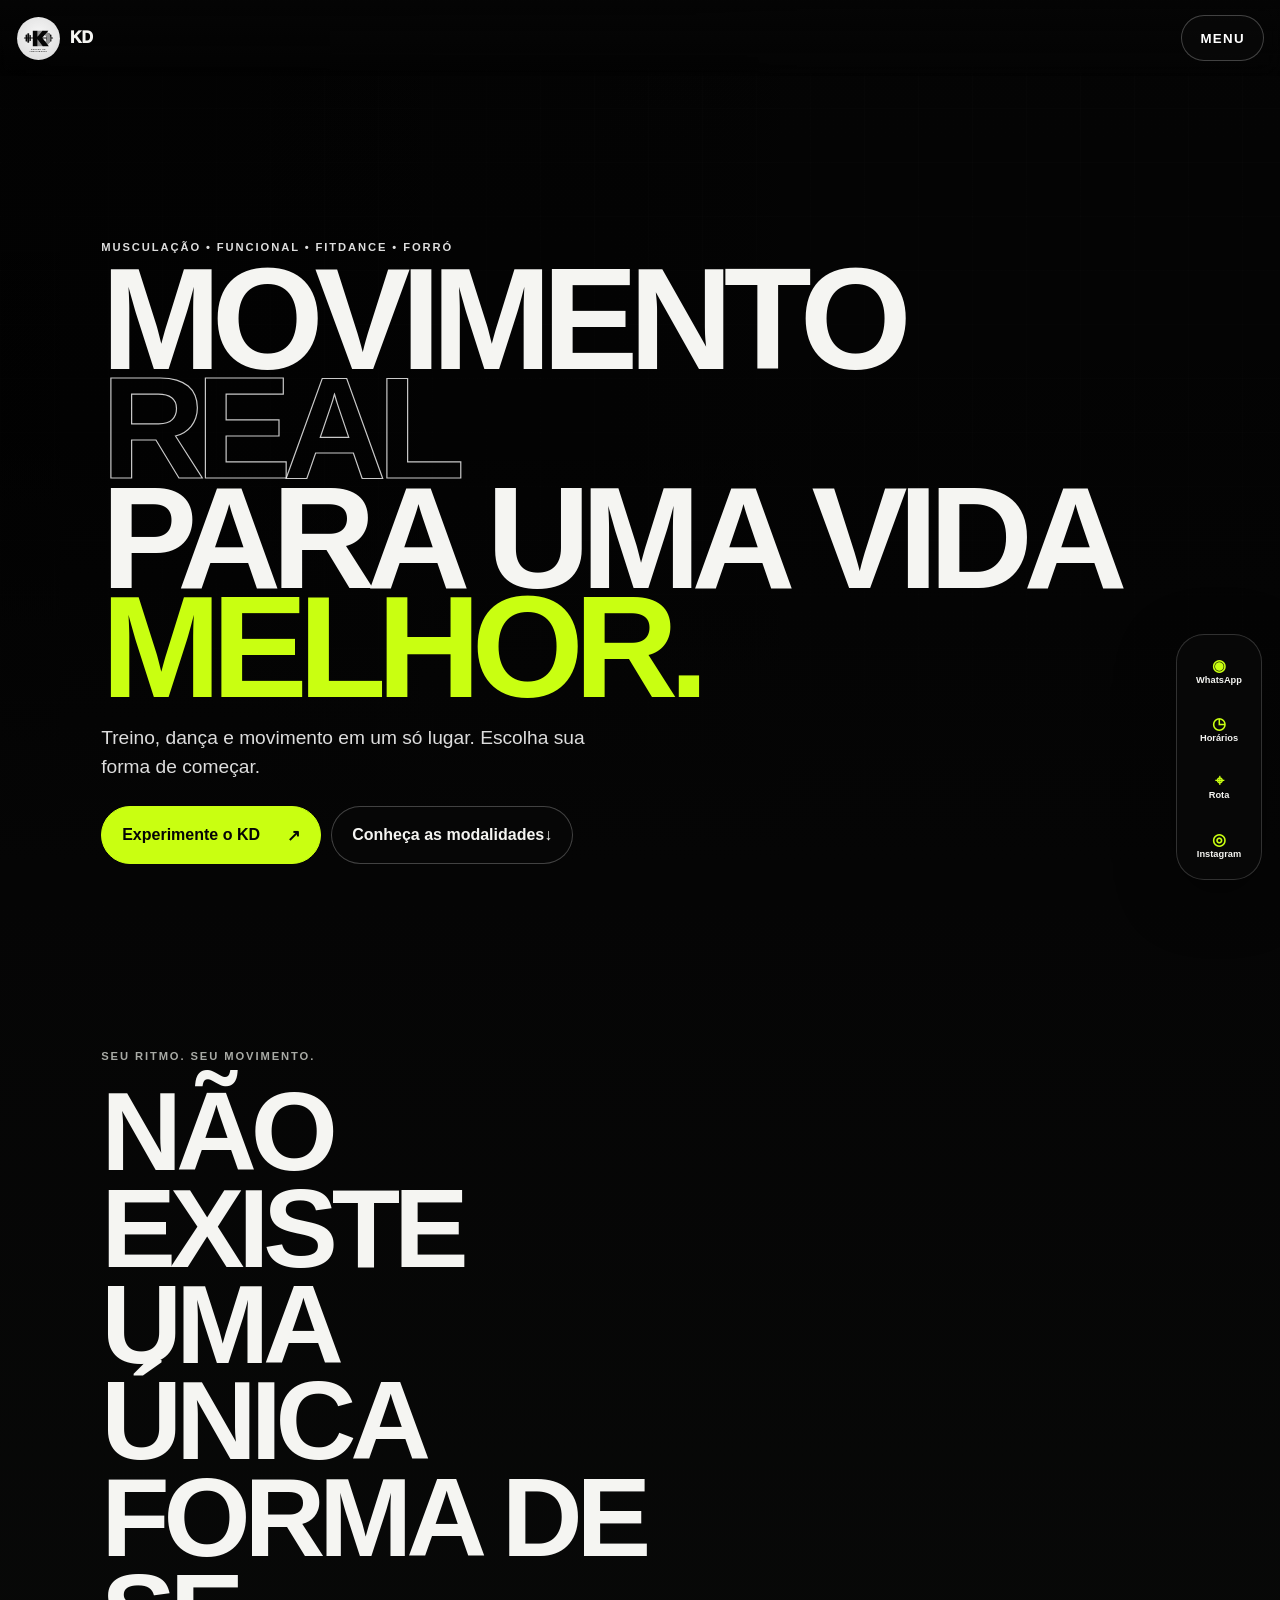
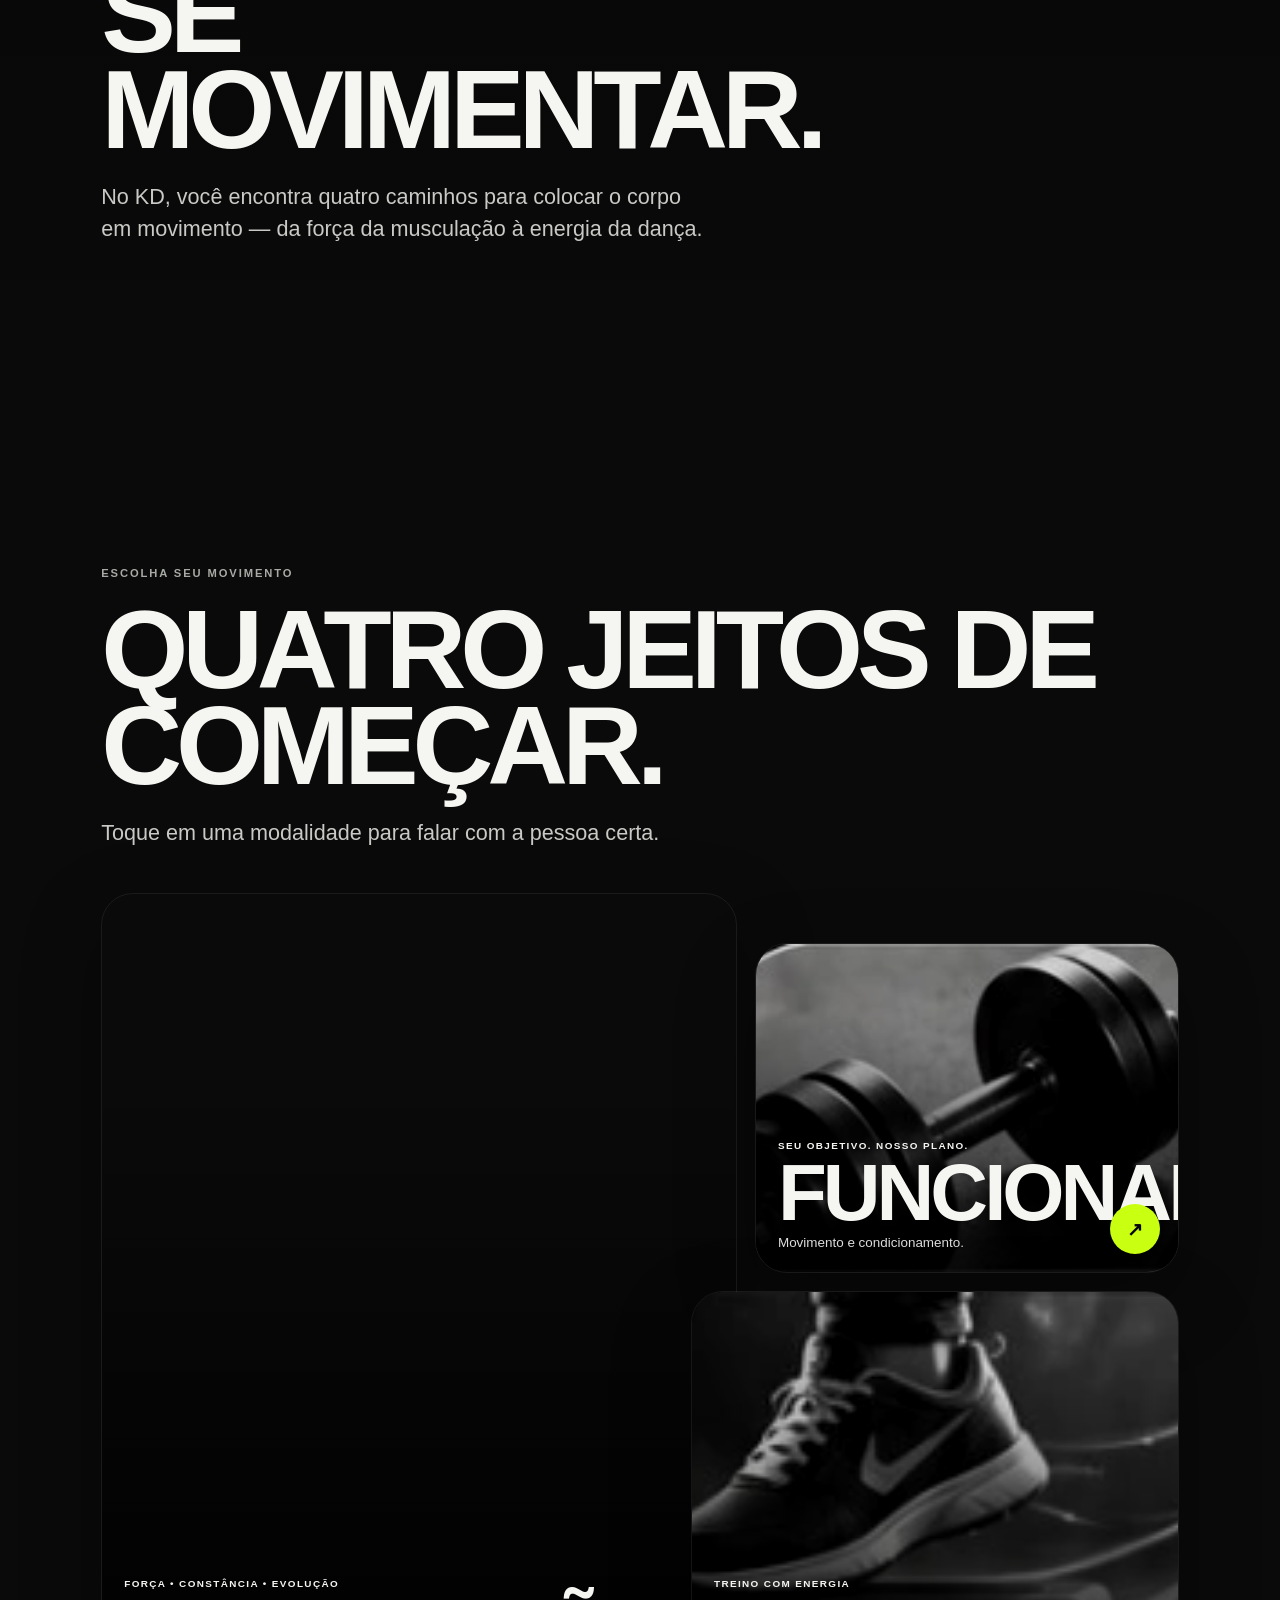
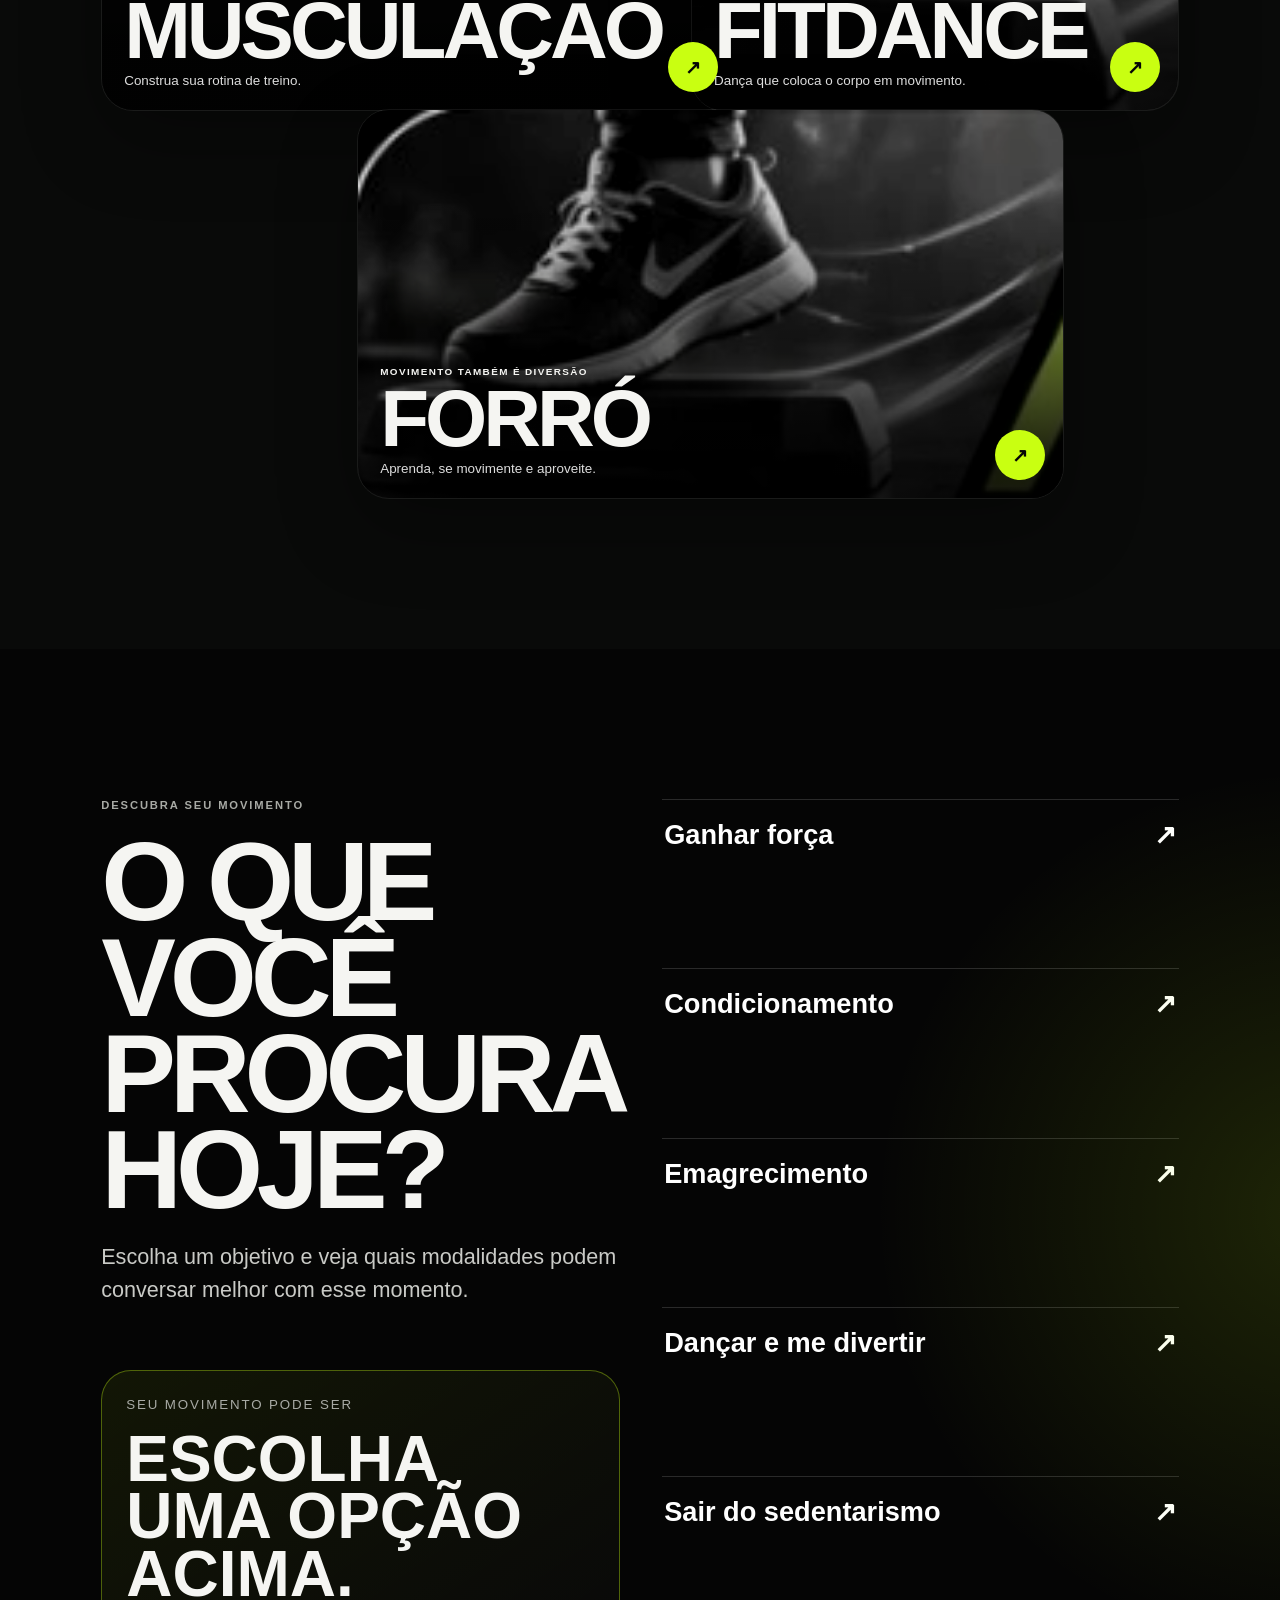
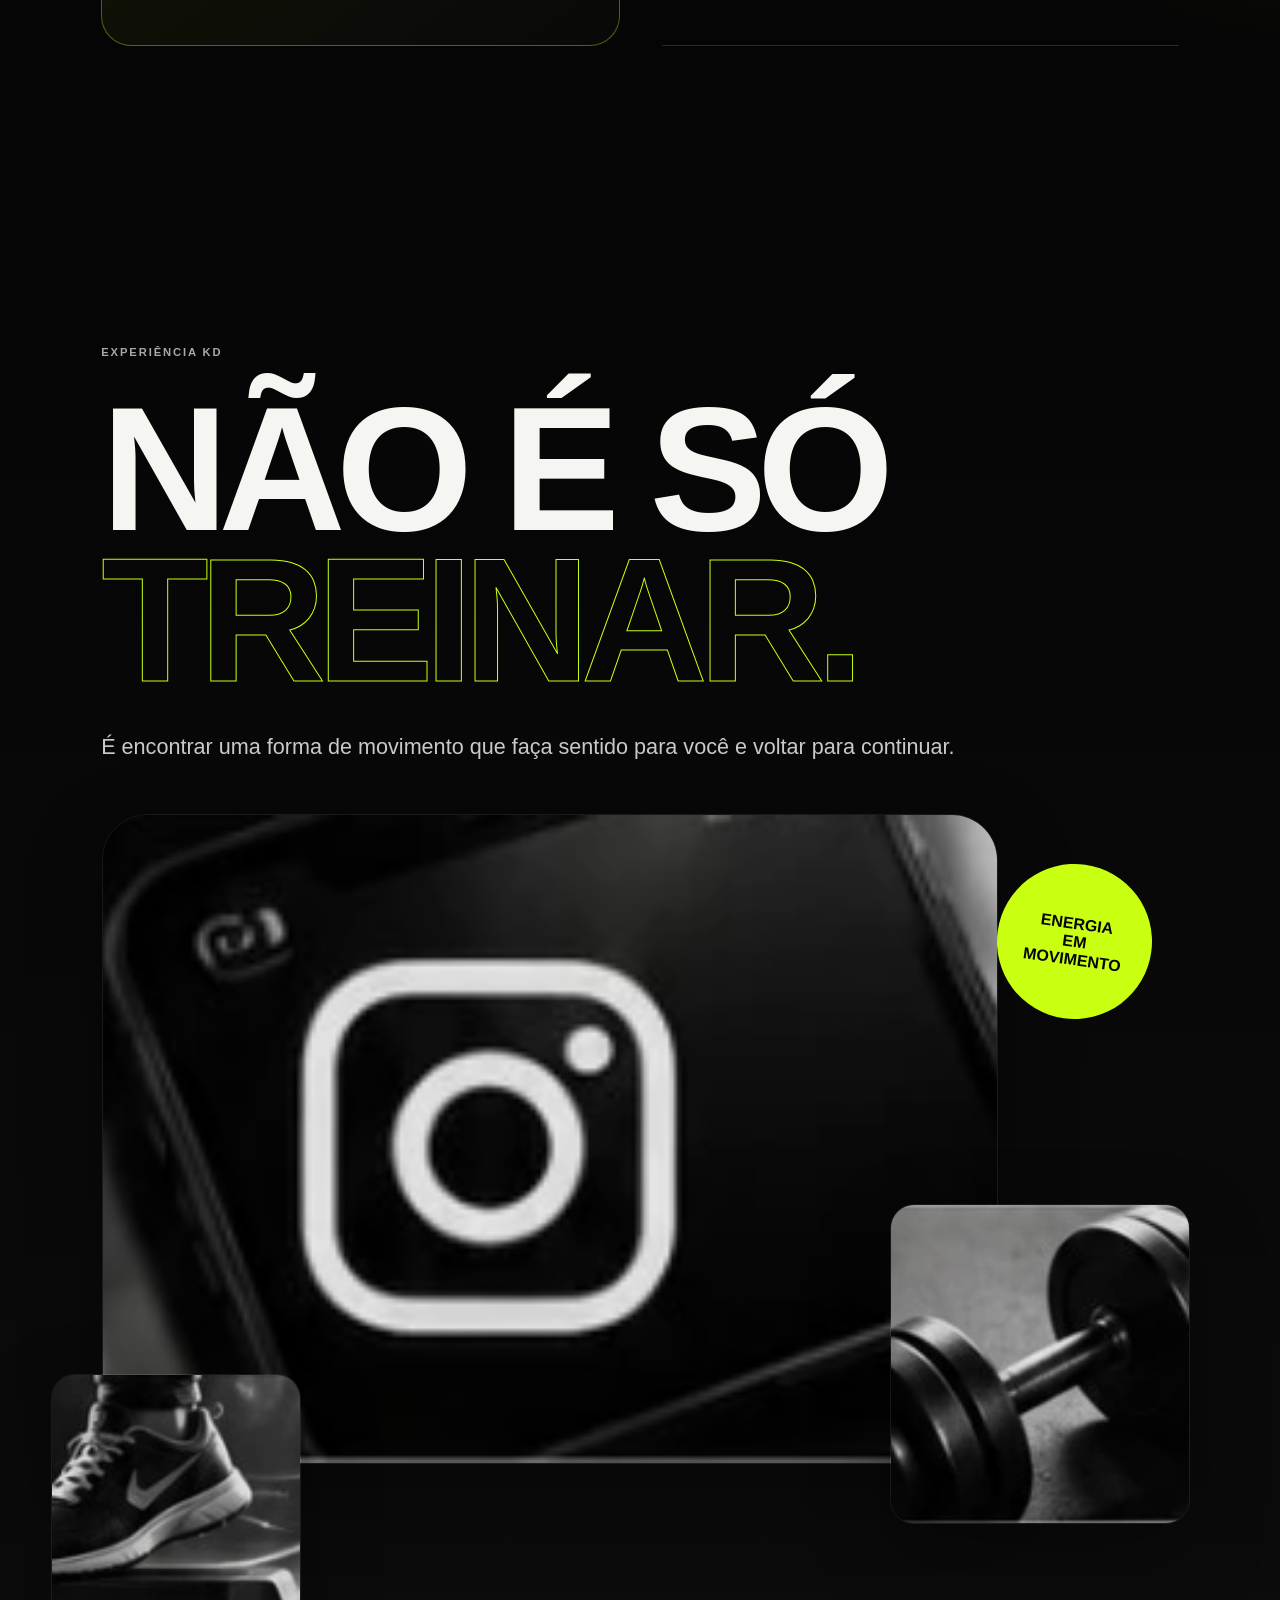
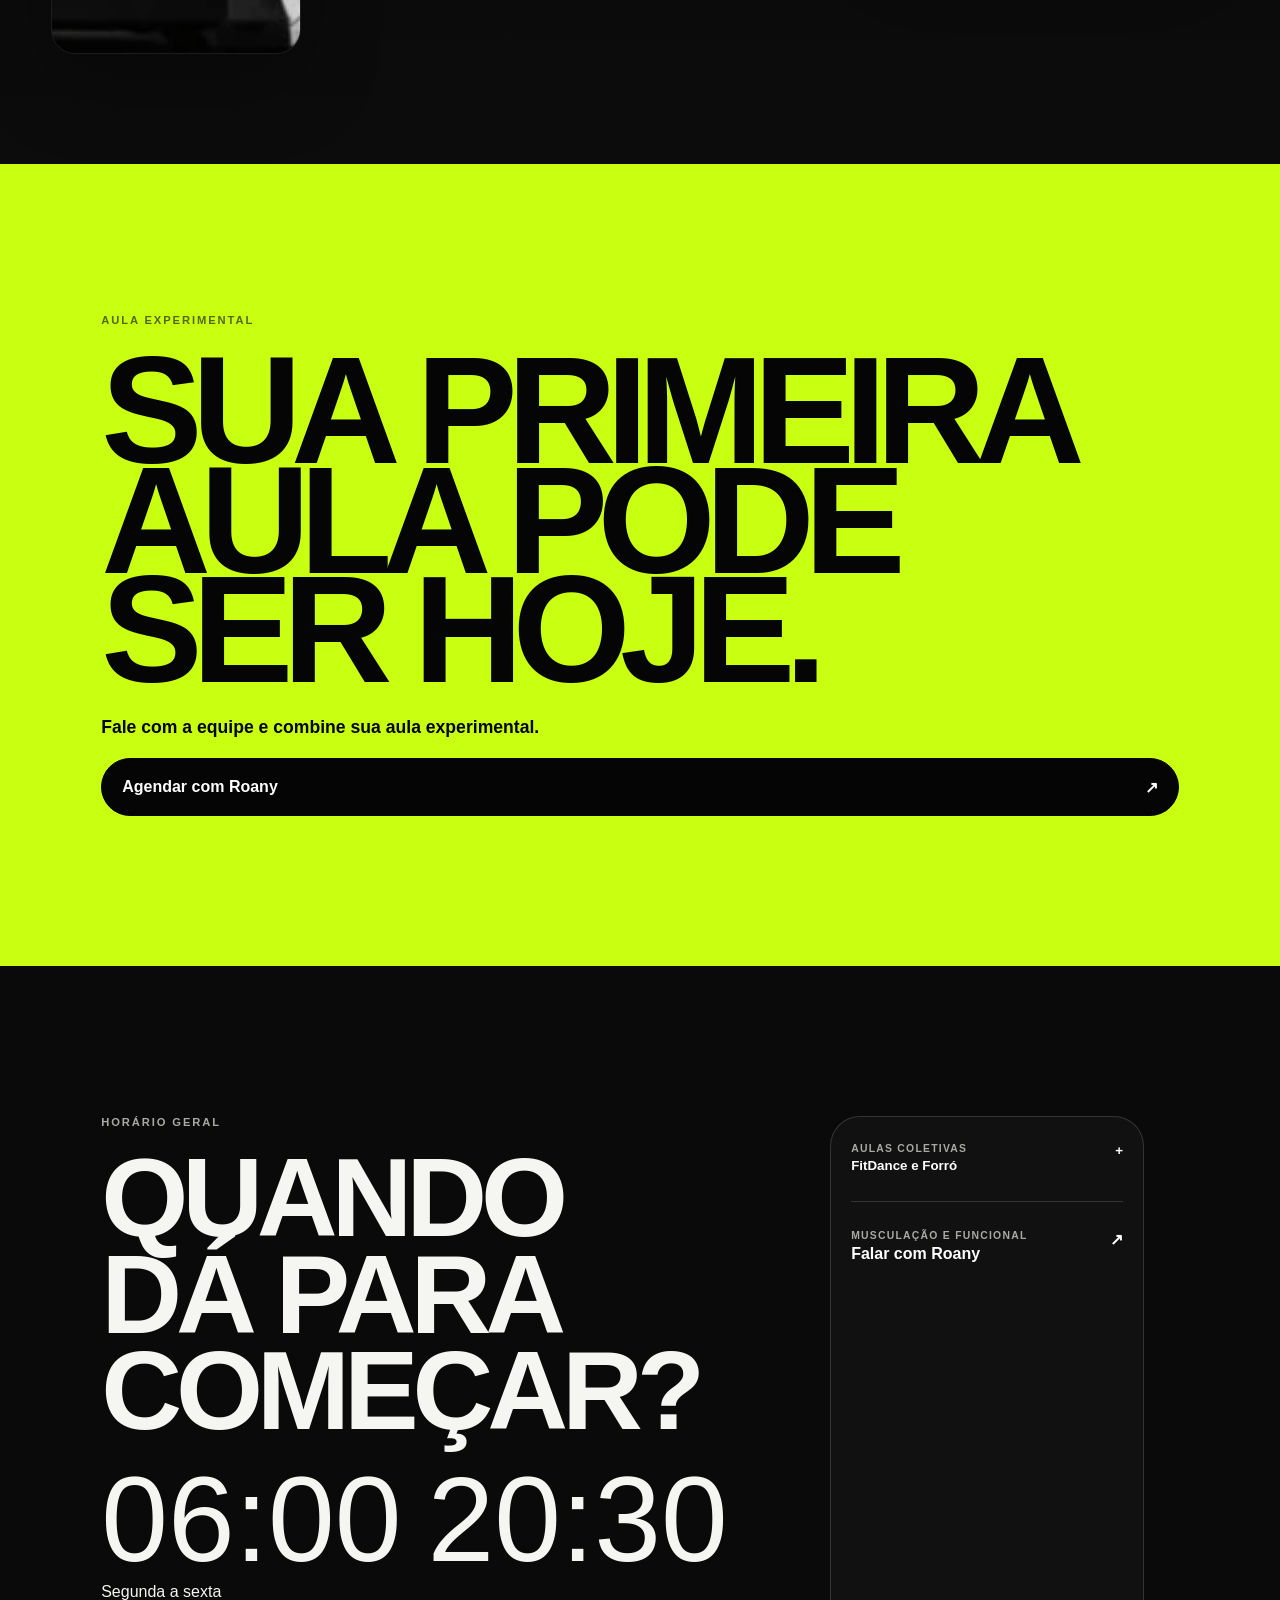
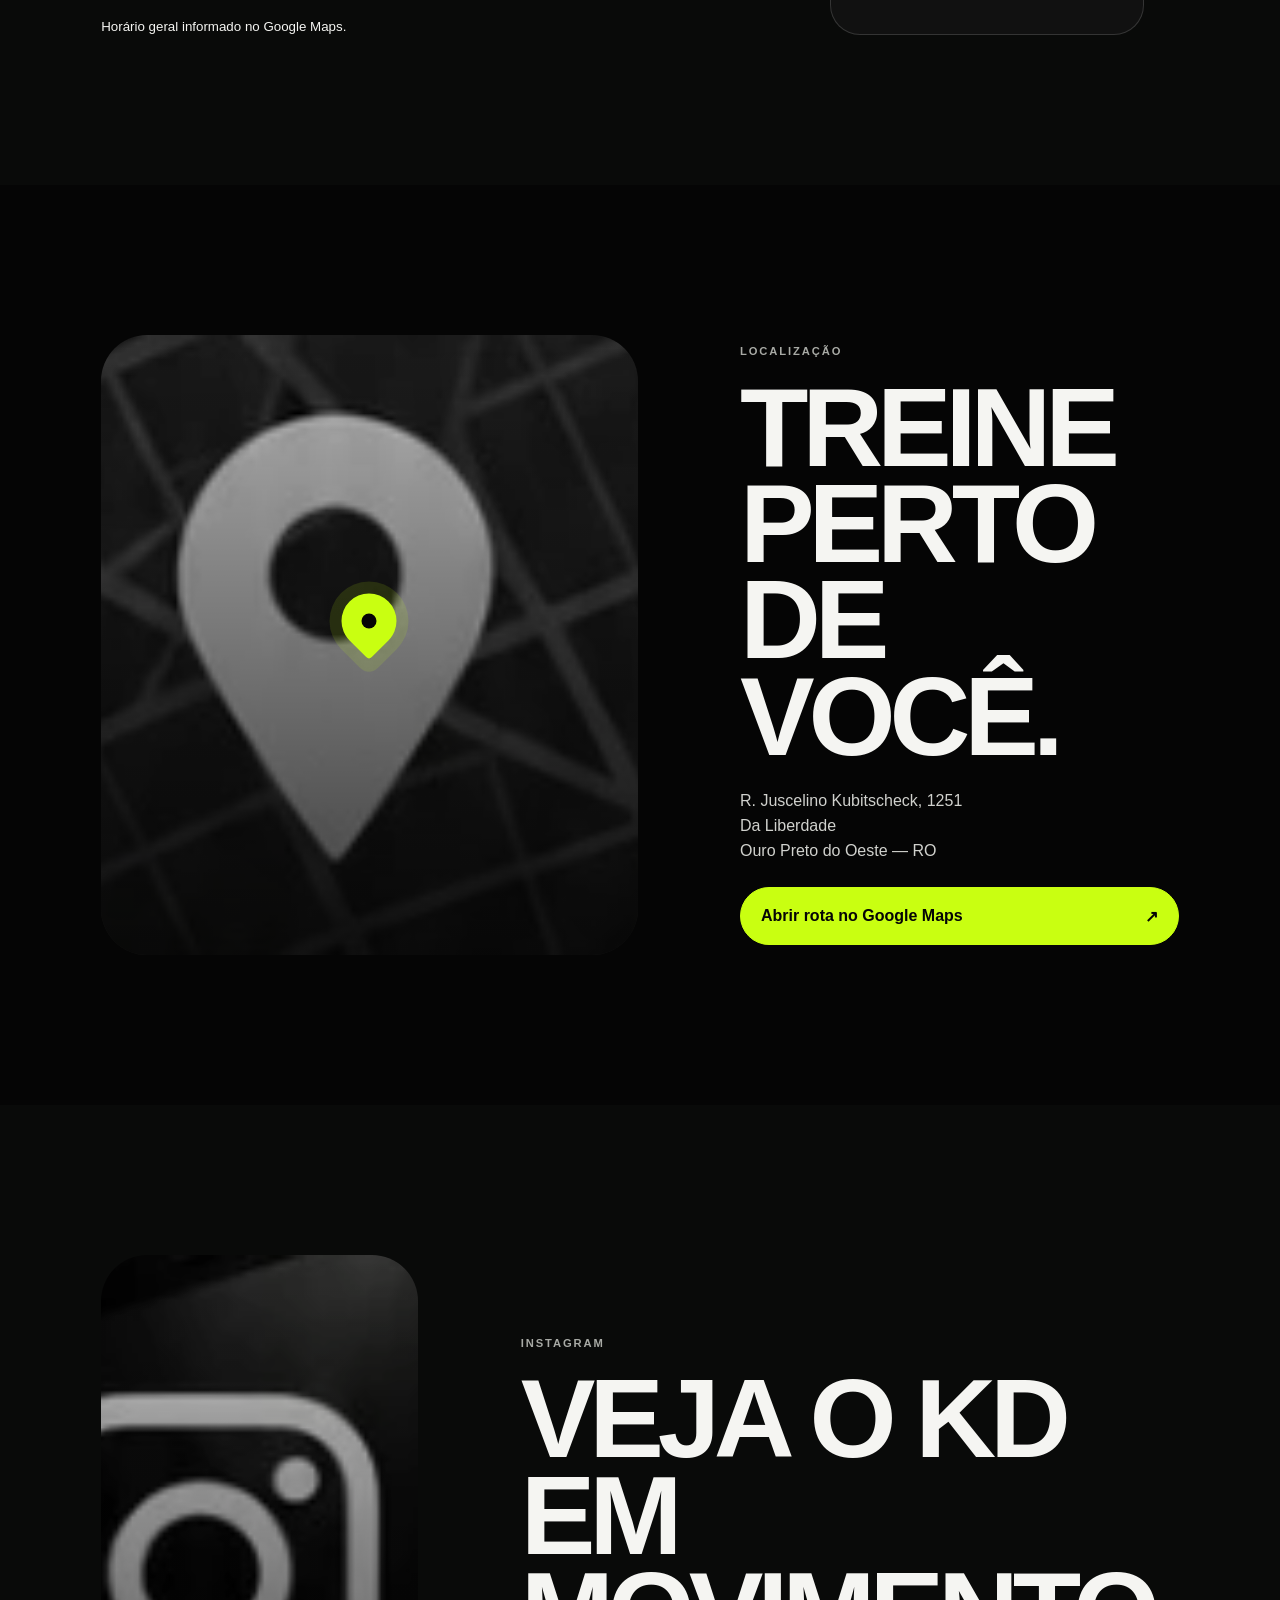
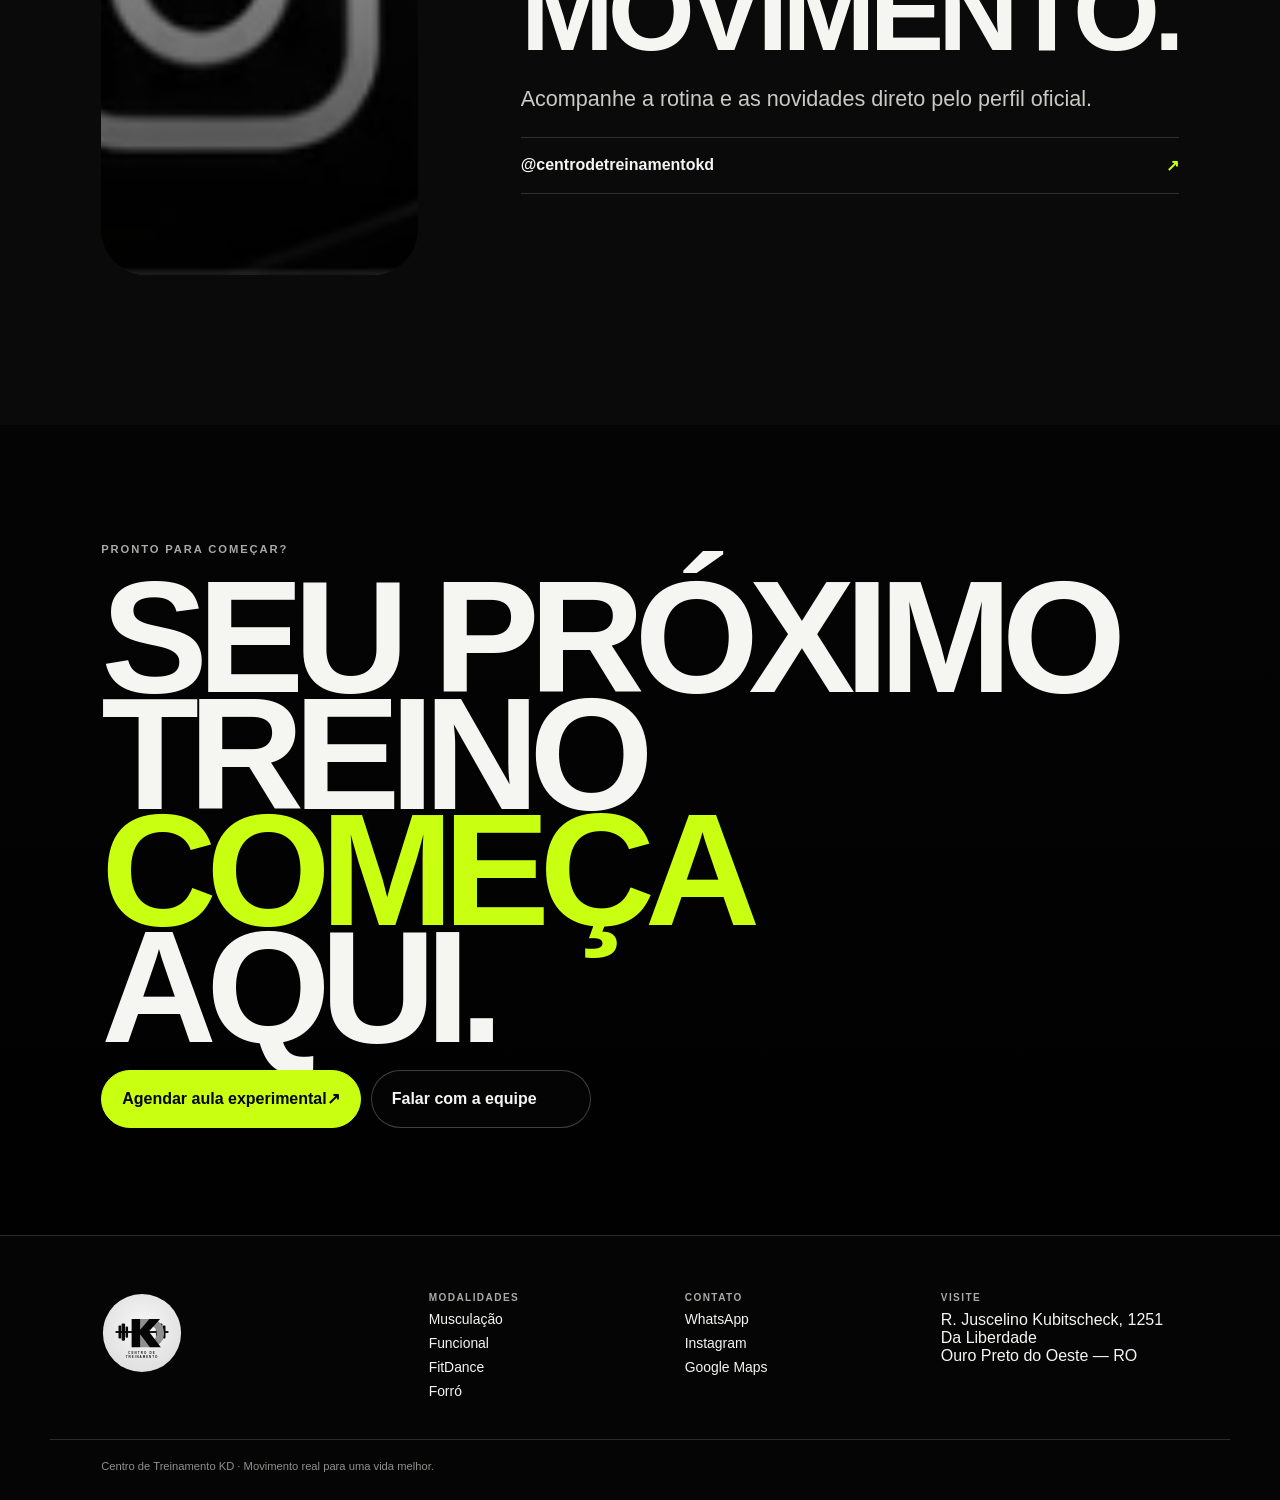
==== commit 6770412a: "Publish new Centro de Treinamento KD experience" ====
--- a/index.html
+++ b/index.html
@@ -1,115 +1 @@
-<!doctype html>
-<html lang="pt-BR">
-<head>
-  <meta charset="utf-8" />
-  <meta name="viewport" content="width=device-width,initial-scale=1,viewport-fit=cover" />
-  <meta http-equiv="Cache-Control" content="no-cache, no-store, must-revalidate" />
-  <meta http-equiv="Pragma" content="no-cache" />
-  <meta http-equiv="Expires" content="0" />
-  <meta name="theme-color" content="#050505" />
-  <meta id="site-description" name="description" content="Centro de Treinamento KD — musculação, funcional, fitdance e forró." />
-  <title>Centro de Treinamento KD</title>
-  <link rel="stylesheet" href="assets/css/style.css?v=20260914-0921" />
-  <link rel="stylesheet" href="assets/css/site-final.css?v=20260914-0921" />
-</head>
-<body>
-  <main class="page-shell">
-    <div class="texture" aria-hidden="true"></div>
-    <div class="diag diag-a" aria-hidden="true"></div>
-    <div class="diag diag-b" aria-hidden="true"></div>
-
-    <section class="hero" id="inicio">
-      <div class="side-copy side-left" aria-hidden="true">
-        <span>MAIS</span>
-        <span>SAÚDE</span>
-        <span>MAIS</span>
-        <span>VOCÊ</span>
-        <i></i>
-      </div>
-
-      <div class="side-copy script side-right" aria-hidden="true">
-        DISCIPLINA<br />MOVE<br />RESULTADOS
-        <i></i>
-      </div>
-
-      <div class="logo-wrap reveal">
-        <div class="logo-glow"></div>
-        <img id="site-logo" src="assets/images/logo-kd-cropped.webp?v=20260914-0921" alt="Centro de Treinamento KD" />
-      </div>
-
-      <div class="hero-copy reveal">
-        <h1 id="site-title">Centro de Treinamento KD</h1>
-        <p id="site-modalities" class="modalities">MUSCULAÇÃO <b>•</b> FUNCIONAL <b>•</b> FITDANCE <b>•</b> FORRÓ</p>
-        <p id="site-tagline" class="tagline">MOVIMENTO REAL<br />PARA UMA VIDA MELHOR.</p>
-      </div>
-
-      <a id="experimental-link" class="cta reveal" href="https://wa.me/5569993192797?text=Oi%2C%20Roany%21%20Quero%20agendar%20uma%20aula%20experimental." target="_blank" rel="noopener" aria-label="Agendar aula experimental pelo WhatsApp">
-        <span id="experimental-label">AGENDAR AULA<br />EXPERIMENTAL</span>
-        <span class="cta-arrow" aria-hidden="true">
-          <svg viewBox="0 0 32 32" width="30" height="30" role="img" focusable="false" style="display:block;fill:currentColor">
-            <path d="M16.04 4C9.42 4 4.05 9.25 4.05 15.72c0 2.28.68 4.5 1.96 6.4L4 28l6.08-1.95a12.18 12.18 0 0 0 5.95 1.53h.01c6.61 0 11.99-5.25 11.99-11.72C28.03 9.25 22.65 4 16.04 4Zm0 21.58h-.01a10.2 10.2 0 0 1-5.2-1.43l-.37-.22-3.61 1.16 1.18-3.43-.24-.35a9.58 9.58 0 0 1-1.75-5.59c0-5.36 4.49-9.72 10-9.72 5.52 0 10 4.36 10 9.72 0 5.36-4.48 9.86-10 9.86Zm5.49-7.39c-.3-.15-1.78-.86-2.06-.96-.28-.1-.48-.15-.68.15-.2.29-.78.96-.96 1.15-.18.2-.35.22-.65.08-.3-.15-1.27-.46-2.42-1.46a9.2 9.2 0 0 1-1.68-2.05c-.18-.3-.02-.46.13-.61.14-.13.3-.34.45-.51.15-.17.2-.29.3-.49.1-.2.05-.37-.03-.52-.08-.15-.68-1.6-.93-2.19-.24-.58-.5-.5-.68-.51h-.58c-.2 0-.53.07-.8.37-.28.29-1.06 1.01-1.06 2.47 0 1.45 1.08 2.86 1.23 3.06.15.2 2.12 3.17 5.14 4.45.72.3 1.28.48 1.72.62.72.22 1.38.19 1.9.12.58-.09 1.78-.71 2.03-1.4.25-.68.25-1.27.18-1.4-.08-.13-.28-.2-.58-.35Z"/>
-          </svg>
-        </span>
-      </a>
-    </section>
-
-    <section class="cards" aria-label="Links principais">
-      <a id="functional-link" class="service-card functional-card reveal" href="https://wa.me/5569993192797?text=Oi%2C%20Roany%21%20Quero%20saber%20mais%20sobre%20Muscula%C3%A7%C3%A3o%20e%20Funcional%3F" target="_blank" rel="noopener">
-        <div class="photo-wrap"><img id="functional-image" src="assets/images/treino-funcional-personalizado.webp" alt="Musculação e Funcional" /></div>
-        <div class="slash"></div>
-        <div class="service-copy"><strong id="functional-title">MUSCULAÇÃO E FUNCIONAL</strong><small id="functional-subtitle">SEU OBJETIVO. NOSSO PLANO.</small></div>
-        <span class="round-arrow">→</span>
-      </a>
-
-      <a id="dance-link" class="service-card dance-card reveal" href="https://wa.me/5569993816666?text=Oi%2C%20Karol%21%20Quero%20saber%20mais%20sobre%20Fitdance%20e%20Forr%C3%B3%3F" target="_blank" rel="noopener">
-        <div class="photo-wrap"><img id="dance-image" src="assets/images/danca-step.webp?v=20260914-0921" alt="Fitdance e Forró" /></div>
-        <div class="slash"></div>
-        <div class="service-copy"><strong id="dance-title">FITDANCE E FORRÓ</strong><small id="dance-subtitle">ENERGIA QUE TRANSFORMA</small></div>
-        <span class="round-arrow">→</span>
-      </a>
-
-      <a id="location-link" class="service-card location-card reveal" href="https://share.google/1H9OOiKIhmWzUExqJ" target="_blank" rel="noopener">
-        <div class="photo-wrap"><img id="location-image" src="assets/images/localizacao.webp" alt="Localização" /></div>
-        <div class="slash"></div>
-        <div class="service-copy"><strong id="location-title">LOCALIZAÇÃO</strong><small id="location-subtitle">VENHA NOS VISITAR</small></div>
-        <span class="round-arrow">→</span>
-      </a>
-
-      <a id="instagram-link" class="service-card instagram-card reveal" href="https://www.instagram.com/centrodetreinamentokd" target="_blank" rel="noopener">
-        <div class="photo-wrap"><img id="instagram-image" src="assets/images/instagram.webp" alt="Instagram" /></div>
-        <div class="slash"></div>
-        <div class="service-copy"><strong id="instagram-title">INSTAGRAM</strong><small id="instagram-subtitle">ACOMPANHE NOSSA ROTINA</small></div>
-        <span class="round-arrow">→</span>
-      </a>
-    </section>
-
-    <footer class="footer">
-      <div class="footer-phrase script" aria-hidden="true">AQUI<br />VOCÊ<br />É A SUA<br />MELHOR<br />VERSÃO<i></i></div>
-      <div class="footer-center">
-        <span class="tiny-neon"></span>
-        <p id="footer-center">TREINO <b>•</b> MOVIMENTO <b>•</b> BEM-ESTAR <b>•</b> COMUNIDADE</p>
-      </div>
-      <div class="footer-shape" aria-hidden="true"></div>
-      <div class="footer-brand" aria-hidden="true">KD<br />MOVE<br />LIVES<i></i></div>
-    </footer>
-
-    <section class="final-benefits reveal" aria-label="Benefícios">
-      <div class="benefit">
-        <span class="benefit-icon dumbbell">▰━▰</span>
-        <span id="benefit-1">MAIS<br />DISPOSIÇÃO</span>
-      </div>
-      <div class="benefit-sep"></div>
-      <div class="benefit">
-        <span class="benefit-icon heart">♡</span>
-        <span id="benefit-2">MAIS<br />SAÚDE</span>
-      </div>
-      <div class="benefit-sep"></div>
-      <div class="benefit">
-        <span class="benefit-icon bolt">ϟ</span>
-        <span id="benefit-3">MAIS<br />CONQUISTAS</span>
-      </div>
-    </section>
-  </main>
-  <script src="assets/js/main.js?v=20260914-admin1"></script>
-</body>
-</html>
+<!doctype html><html lang="pt-BR"><head><meta charset="utf-8"><meta name="viewport" content="width=device-width,initial-scale=1,viewport-fit=cover"><meta name="theme-color" content="#050505"><meta name="description" content="Centro de Treinamento KD em Ouro Preto do Oeste: musculação, funcional, FitDance e forró. Agende uma aula experimental."><meta property="og:type" content="website"><meta property="og:locale" content="pt_BR"><meta property="og:title" content="Centro de Treinamento KD | Movimento real para uma vida melhor"><meta property="og:description" content="Musculação, funcional, FitDance e forró em Ouro Preto do Oeste. Experimente o KD."><meta property="og:image" content="assets/images/hero-kd.webp"><title>Centro de Treinamento KD | Ouro Preto do Oeste</title><link rel="icon" href="assets/images/logo-kd-clean.svg" type="image/svg+xml"><link rel="stylesheet" href="assets/css/new-kd.css?v=20260914-final"><script type="application/ld+json">{"@context":"https://schema.org","@type":"ExerciseGym","name":"Centro de Treinamento KD","telephone":"+55 69 99381-6666","address":{"@type":"PostalAddress","streetAddress":"R. Juscelino Kubitscheck, 1251","addressLocality":"Ouro Preto do Oeste","addressRegion":"RO","postalCode":"76920-000","addressCountry":"BR"},"openingHoursSpecification":[{"@type":"OpeningHoursSpecification","dayOfWeek":["Monday","Tuesday","Wednesday","Thursday","Friday"],"opens":"06:00","closes":"20:30"}],"sameAs":["https://www.instagram.com/centrodetreinamentokd","https://maps.app.goo.gl/ChkR5X2U7cX8SrAeA?g_st=ac"]}</script></head><body><header class="topbar"><a class="brand" href="#inicio"><img src="assets/images/logo-kd-clean.svg" alt=""><span>KD</span></a><button class="menu-btn" type="button" aria-expanded="false">Menu</button></header><div class="menu"><nav><a href="#modalidades">Modalidades</a><a href="#descubra">Descubra seu movimento</a><a href="#experiencia">Experiência KD</a><a href="#horarios">Horários</a><a href="#localizacao">Localização</a><a href="#instagram">Instagram</a></nav><a class="wa" data-wa="general" href="#">Falar no WhatsApp <span>↗</span></a></div><main><section class="hero" id="inicio"><div class="hero-bg"><img src="assets/images/hero-kd.webp" alt=""><div class="hero-grid"></div></div><div class="hero-inner shell"><p class="eyebrow reveal">Musculação • Funcional • FitDance • Forró</p><h1><span>MOVIMENTO</span><span class="outline">REAL</span><span>PARA UMA VIDA</span><span class="lime">MELHOR.</span></h1><p class="hero-lead reveal">Treino, dança e movimento em um só lugar. Escolha sua forma de começar.</p><div class="actions reveal"><a class="btn primary" data-wa="trial" href="#">Experimente o KD <span>↗</span></a><a class="btn ghost" href="#modalidades">Conheça as modalidades <span>↓</span></a></div></div></section><section class="intro section"><div class="shell"><p class="eyebrow reveal">Seu ritmo. Seu movimento.</p><h2 class="display reveal">Não existe uma única forma de se movimentar.</h2><p class="body-lg reveal">No KD, você encontra quatro caminhos para colocar o corpo em movimento — da força da musculação à energia da dança.</p></div></section><section class="modalities section" id="modalidades"><div class="shell heading"><p class="eyebrow reveal">Escolha seu movimento</p><h2 class="display reveal">Quatro jeitos de começar.</h2><p class="body-lg reveal">Toque em uma modalidade para falar com a pessoa certa.</p></div><div class="shell mod-grid"><article class="mod musculacao reveal"><img src="assets/images/hero-kd.webp" alt="Musculação no Centro de Treinamento KD"><div class="mod-copy"><small>Força • constância • evolução</small><h3>Musculação</h3><p>Construa sua rotina de treino.</p></div><a data-mod="musculacao" href="#" aria-label="Musculação no WhatsApp">↗</a></article><article class="mod functional reveal"><img src="assets/images/treino-funcional-personalizado.webp" alt="Funcional no Centro de Treinamento KD"><div class="mod-copy"><small>Seu objetivo. Nosso plano.</small><h3>Funcional</h3><p>Movimento e condicionamento.</p></div><a data-mod="funcional" href="#" aria-label="Funcional no WhatsApp">↗</a></article><article class="mod fitdance reveal"><img src="assets/images/danca-step.webp" alt="FitDance no Centro de Treinamento KD"><div class="mod-copy"><small>Treino com energia</small><h3>FitDance</h3><p>Dança que coloca o corpo em movimento.</p></div><a data-mod="fitdance" href="#" aria-label="FitDance no WhatsApp">↗</a></article><article class="mod forro reveal"><img src="assets/images/danca-step.webp" alt="Forró no Centro de Treinamento KD"><div class="mod-copy"><small>Movimento também é diversão</small><h3>Forró</h3><p>Aprenda, se movimente e aproveite.</p></div><a data-mod="forro" href="#" aria-label="Forró no WhatsApp">↗</a></article></div></section><section class="finder section" id="descubra"><div class="shell finder-wrap"><div><p class="eyebrow reveal">Descubra seu movimento</p><h2 class="display reveal">O que você procura hoje?</h2><p class="body-lg reveal">Escolha um objetivo e veja quais modalidades podem conversar melhor com esse momento.</p></div><div class="goal-list reveal"><button data-goal="forca">Ganhar força <span>↗</span></button><button data-goal="condicionamento">Condicionamento <span>↗</span></button><button data-goal="emagrecimento">Emagrecimento <span>↗</span></button><button data-goal="danca">Dançar e me divertir <span>↗</span></button><button data-goal="sedentarismo">Sair do sedentarismo <span>↗</span></button></div><div class="result reveal"><small>Seu movimento pode ser</small><strong id="goal-result">Escolha uma opção acima.</strong><div class="result-links" id="goal-links"></div></div></div></section><section class="experience section" id="experiencia"><div class="shell"><p class="eyebrow reveal">Experiência KD</p><h2 class="display reveal">NÃO É SÓ<br><span>TREINAR.</span></h2><p class="body-lg reveal">É encontrar uma forma de movimento que faça sentido para você e voltar para continuar.</p></div><div class="collage"><figure class="main reveal"><img src="assets/images/instagram.webp" alt="Rotina do Centro de Treinamento KD"></figure><figure class="small s1 reveal"><img src="assets/images/treino-funcional-personalizado.webp" alt="Treino funcional no KD"></figure><figure class="small s2 reveal"><img src="assets/images/danca-step.webp" alt="Aula de dança no KD"></figure><div class="stamp">ENERGIA<br>EM<br>MOVIMENTO</div></div></section><section class="trial section"><div class="shell trial-wrap"><div><p class="eyebrow reveal">Aula experimental</p><h2 class="reveal">SUA PRIMEIRA<br>AULA PODE<br>SER HOJE.</h2></div><div class="trial-side reveal"><p>Fale com a equipe e combine sua aula experimental.</p><a class="btn dark" data-wa="trial" href="#">Agendar com Roany <span>↗</span></a></div></div></section><section class="hours section" id="horarios"><div class="shell hours-wrap"><div><p class="eyebrow reveal">Horário geral</p><h2 class="display reveal">Quando dá para começar?</h2><div class="clock reveal"><span>06:00</span><i></i><span>20:30</span></div><p class="reveal">Segunda a sexta</p><small class="reveal">Horário geral informado no Google Maps.</small></div><div class="hours-card reveal"><button class="hours-toggle" type="button" aria-expanded="false"><span><small>Aulas coletivas</small>FitDance e Forró</span><span>+</span></button><div class="accordion"><p>Os horários específicos das aulas não estão confirmados nas fontes consultadas.</p><a data-wa="dance" href="#">Consultar com Karol ↗</a></div><hr style="border:0;border-top:1px solid var(--line)"><a class="hours-direct" data-wa="training" href="#"><span><small>Musculação e Funcional</small>Falar com Roany</span><span>↗</span></a></div></div></section><section class="location section" id="localizacao"><div class="shell loc-grid"><div class="photo-card reveal"><img src="assets/images/localizacao.webp" alt="Localização do Centro de Treinamento KD"><span class="pin"></span></div><div><p class="eyebrow reveal">Localização</p><h2 class="display reveal">Treine perto de você.</h2><address class="reveal">R. Juscelino Kubitscheck, 1251<br>Da Liberdade<br>Ouro Preto do Oeste — RO</address><a class="btn primary reveal" data-link="maps" href="#">Abrir rota no Google Maps <span>↗</span></a></div></div></section><section class="instagram section" id="instagram"><div class="shell ig-grid"><div class="photo-card reveal"><img src="assets/images/instagram.webp" alt="Instagram do Centro de Treinamento KD"></div><div><p class="eyebrow reveal">Instagram</p><h2 class="display reveal">Veja o KD em movimento.</h2><p class="body-lg reveal">Acompanhe a rotina e as novidades direto pelo perfil oficial.</p><a class="handle reveal" data-link="ig" href="#"><span>@centrodetreinamentokd</span><span>↗</span></a></div></div></section><section class="final"><div class="final-bg"><img src="assets/images/hero-kd.webp" alt=""></div><div class="shell"><p class="eyebrow reveal">Pronto para começar?</p><h2 class="reveal">SEU PRÓXIMO<br>TREINO <span>COMEÇA</span><br>AQUI.</h2><div class="actions reveal"><a class="btn primary" data-wa="trial" href="#">Agendar aula experimental <span>↗</span></a><a class="btn ghost" data-wa="general" href="#">Falar com a equipe</a></div></div></section></main><footer class="footer"><div class="shell footer-grid"><img class="logo" src="assets/images/logo-kd-clean.svg" alt="Centro de Treinamento KD"><div class="footer-col"><b>Modalidades</b><a href="#modalidades">Musculação</a><a href="#modalidades">Funcional</a><a href="#modalidades">FitDance</a><a href="#modalidades">Forró</a></div><div class="footer-col"><b>Contato</b><a data-wa="general" href="#">WhatsApp</a><a data-link="ig" href="#">Instagram</a><a data-link="maps" href="#">Google Maps</a></div><div class="footer-col"><b>Visite</b><span>R. Juscelino Kubitscheck, 1251<br>Da Liberdade<br>Ouro Preto do Oeste — RO</span></div></div><div class="shell footer-bottom">Centro de Treinamento KD · Movimento real para uma vida melhor.</div></footer><nav class="dock" aria-label="Ações rápidas"><a data-wa="general" href="#"><em>◉</em><span>WhatsApp</span></a><a href="#horarios"><em>◷</em><span>Horários</span></a><a data-link="maps" href="#"><em>⌖</em><span>Rota</span></a><a data-link="ig" href="#"><em>◎</em><span>Instagram</span></a></nav><script src="assets/js/new-kd.js?v=20260914-final" defer></script></body></html>
--- a/assets/css/new-kd.css
+++ b/assets/css/new-kd.css
@@ -0,0 +1 @@
+:root{--bg:#050505;--panel:#111;--text:#f5f5f2;--muted:#a8aaa5;--lime:#c9ff11;--line:rgba(255,255,255,.15);--pad:clamp(18px,4vw,52px);--ease:cubic-bezier(.2,.7,.2,1)}*{box-sizing:border-box}html{scroll-behavior:smooth;scroll-padding-top:84px;background:var(--bg)}body{margin:0;background:var(--bg);color:var(--text);font-family:Inter,Arial,sans-serif;overflow-x:hidden;padding-bottom:82px}img{display:block;max-width:100%}a{color:inherit}.shell{width:min(100%,1180px);margin:auto;padding-inline:var(--pad)}.eyebrow{text-transform:uppercase;letter-spacing:.17em;font-size:.7rem;font-weight:800;color:var(--muted);margin:0}.display{font-family:"Arial Narrow",Impact,sans-serif;font-size:clamp(2.8rem,9vw,7rem);line-height:.86;letter-spacing:-.055em;text-transform:uppercase;margin:.2em 0}.body-lg{font-size:clamp(1rem,2.4vw,1.35rem);line-height:1.5;color:#c9cac6}.section{padding-block:clamp(76px,12vw,150px)}.topbar{position:fixed;z-index:50;inset:0 0 auto;height:76px;display:flex;align-items:center;justify-content:space-between;padding:12px 16px;pointer-events:none}.topbar:before{content:"";position:absolute;inset:0;background:linear-gradient(#050505d9,transparent);backdrop-filter:blur(10px);z-index:-1}.brand,.menu-btn{pointer-events:auto}.brand{display:flex;align-items:center;gap:9px;text-decoration:none;font-weight:950}.brand img{width:45px;height:45px;border-radius:50%}.menu-btn{min-height:46px;border:1px solid #ffffff3d;border-radius:999px;background:#090909c7;color:#fff;padding:0 18px;cursor:pointer;font-weight:800;text-transform:uppercase;letter-spacing:.1em}.menu{position:fixed;z-index:45;inset:0;background:#070807f5;padding:100px var(--pad) 40px;opacity:0;visibility:hidden;transition:.3s}.menu.open{opacity:1;visibility:visible}.menu nav{display:grid}.menu nav a{font-family:"Arial Narrow",Impact,sans-serif;text-transform:uppercase;text-decoration:none;font-size:clamp(2.4rem,10vw,4.8rem);font-weight:900;letter-spacing:-.04em;border-bottom:1px solid var(--line);padding:12px 0}.menu nav a:hover{color:var(--lime)}.menu .wa{display:flex;justify-content:space-between;margin-top:28px;background:var(--lime);color:#050505;padding:18px 20px;border-radius:999px;text-decoration:none;font-weight:900}.hero{min-height:100svh;position:relative;isolation:isolate;overflow:hidden}.hero-bg{position:absolute;inset:0;z-index:-2}.hero-bg img{width:100%;height:100%;object-fit:cover;object-position:center 35%;filter:saturate(.62) contrast(1.13) brightness(.62);animation:breath 14s ease-in-out infinite alternate}.hero-bg:after{content:"";position:absolute;inset:0;background:linear-gradient(180deg,#0002,#0005 48%,#050505 96%),linear-gradient(90deg,#0008,transparent 75%)}.hero-grid{position:absolute;inset:0;z-index:-1;opacity:.1;background-image:linear-gradient(#ffffff1a 1px,transparent 1px),linear-gradient(90deg,#ffffff1a 1px,transparent 1px);background-size:54px 54px}.hero-inner{min-height:100svh;display:flex;flex-direction:column;justify-content:flex-end;padding-top:110px;padding-bottom:36px}.hero .eyebrow{color:#ddd}.hero h1{font-family:"Arial Narrow",Impact,sans-serif;font-size:clamp(3.35rem,16vw,9rem);line-height:.76;letter-spacing:-.065em;text-transform:uppercase;margin:12px 0 0}.hero h1 span{display:block}.hero h1 .outline{color:transparent;-webkit-text-stroke:1.2px #ffffffc9}.hero h1 .lime{color:var(--lime)}.hero-lead{max-width:31rem;font-size:clamp(1rem,3.6vw,1.2rem);line-height:1.5;color:#ddd;margin:22px 0 0}.actions{display:flex;flex-direction:column;gap:10px;margin-top:24px;max-width:390px}.btn{min-height:58px;border-radius:999px;padding:0 20px;display:flex;align-items:center;justify-content:space-between;text-decoration:none;font-weight:900;border:1px solid #ffffff3d}.btn.primary{background:var(--lime);color:#050505;border-color:var(--lime)}.btn.ghost{background:#09090973;backdrop-filter:blur(10px)}.intro{position:relative;overflow:hidden;background:linear-gradient(#050505,#090a09)}.intro .display{max-width:9ch}.intro .body-lg{max-width:38rem}.modalities{background:#090a09}.heading{margin-bottom:44px}.mod-grid{display:grid;gap:18px}.mod{position:relative;min-height:390px;border-radius:32px;overflow:hidden;border:1px solid #ffffff12;box-shadow:0 28px 80px #0005}.mod img{position:absolute;inset:0;width:100%;height:100%;object-fit:cover;filter:saturate(.7) contrast(1.08) brightness(.82);transition:transform .7s var(--ease)}.mod:hover img{transform:scale(1.035)}.mod:after{content:"";position:absolute;inset:0;background:linear-gradient(180deg,transparent 22%,#000d 92%)}.mod-copy{position:absolute;z-index:2;left:22px;right:72px;bottom:22px}.mod-copy small{display:block;text-transform:uppercase;letter-spacing:.14em;font-size:.62rem;font-weight:800}.mod-copy h3{font-family:"Arial Narrow",Impact,sans-serif;font-size:clamp(2.7rem,12vw,5rem);line-height:.85;text-transform:uppercase;letter-spacing:-.05em;margin:8px 0}.mod-copy p{margin:0;color:#ddd;font-size:.84rem}.mod a{position:absolute;z-index:3;right:18px;bottom:18px;width:50px;height:50px;border-radius:50%;display:grid;place-items:center;background:var(--lime);color:#050505;text-decoration:none;font-size:1.2rem;font-weight:900}.mod.functional{margin-left:8vw;min-height:345px}.mod.fitdance{margin-right:5vw}.mod.forro{margin-left:14vw;min-height:330px}.finder{position:relative;overflow:hidden}.finder:after{content:"";position:absolute;width:70vw;height:70vw;border-radius:50%;right:-38vw;top:10%;background:radial-gradient(circle,#c9ff1121,transparent 70%);pointer-events:none}.finder-wrap{position:relative;display:grid;gap:42px}.goal-list{display:grid;border-top:1px solid var(--line)}.goal-list button{border:0;border-bottom:1px solid var(--line);background:transparent;color:#fff;padding:19px 2px;display:flex;justify-content:space-between;font:inherit;font-size:clamp(1.1rem,4.8vw,1.7rem);font-weight:800;cursor:pointer;text-align:left}.goal-list button.active,.goal-list button:hover{color:var(--lime);padding-left:10px}.result{border:1px solid #c9ff1159;border-radius:30px;padding:24px;background:linear-gradient(145deg,#c9ff1112,#ffffff05)}.result small{text-transform:uppercase;letter-spacing:.14em;color:var(--muted)}.result strong{display:block;font-family:"Arial Narrow",Impact,sans-serif;font-size:clamp(2rem,8vw,4rem);text-transform:uppercase;line-height:.9;margin:18px 0}.result-links{display:flex;flex-wrap:wrap;gap:8px}.result-links a{border:1px solid #ffffff3b;border-radius:999px;padding:10px 13px;text-decoration:none;font-size:.78rem;font-weight:800}.experience{background:linear-gradient(#050505,#0b0c0b)}.experience .display{font-size:clamp(4.2rem,18vw,11rem);max-width:none}.experience .display span{color:transparent;-webkit-text-stroke:1px var(--lime)}.collage{position:relative;height:650px;margin-top:50px}.collage .main{position:absolute;left:var(--pad);right:12vw;top:0;height:490px;border-radius:46px;overflow:hidden}.collage figure{margin:0;border:1px solid #ffffff12;box-shadow:0 28px 80px #0005}.collage img{width:100%;height:100%;object-fit:cover;filter:saturate(.72) brightness(.9)}.collage .small{position:absolute;z-index:2;width:39vw;max-width:230px;height:235px;border-radius:24px;overflow:hidden}.collage .s1{right:var(--pad);top:350px;transform:rotate(3deg)}.collage .s2{left:7vw;top:455px;transform:rotate(-4deg)}.stamp{position:absolute;z-index:3;right:7vw;top:50px;width:112px;height:112px;border-radius:50%;background:var(--lime);color:#050505;display:grid;place-items:center;text-align:center;font-family:Impact,sans-serif;font-weight:900;transform:rotate(8deg)}.trial{background:var(--lime);color:#050505}.trial .eyebrow{color:#05050599}.trial h2{font-family:"Arial Narrow",Impact,sans-serif;font-size:clamp(4rem,17vw,9.5rem);line-height:.72;letter-spacing:-.07em;text-transform:uppercase;margin:.2em 0}.trial-side p{font-size:1.1rem;line-height:1.45;font-weight:700}.btn.dark{background:#050505;color:#fff;border-color:#050505}.hours{background:#090a09}.hours-wrap{display:grid;gap:42px}.clock{display:flex;align-items:center;gap:13px;font-family:Impact,sans-serif;font-size:clamp(3.5rem,14vw,7.5rem);line-height:.8;margin-top:32px}.clock i{height:2px;flex:1;max-width:60px;background:var(--lime)}.hours-card{border:1px solid var(--line);border-radius:30px;padding:6px 20px;background:#111}.hours-card button,.hours-direct{width:100%;border:0;background:none;color:#fff;padding:20px 0;display:flex;justify-content:space-between;text-align:left;text-decoration:none;font-weight:800;cursor:pointer}.hours-card small{display:block;text-transform:uppercase;letter-spacing:.12em;color:var(--muted);font-size:.65rem;margin-bottom:4px}.accordion{display:none;padding:0 0 20px;color:#c5c5c2;line-height:1.5}.accordion.open{display:block}.accordion a{color:var(--lime);font-weight:800}.loc-grid,.ig-grid{display:grid;gap:44px;align-items:center}.photo-card{position:relative;min-height:460px;border-radius:46px;overflow:hidden}.photo-card img{position:absolute;inset:0;width:100%;height:100%;object-fit:cover;filter:saturate(.6) brightness(.78)}.photo-card:after{content:"";position:absolute;inset:0;background:linear-gradient(transparent,#000a)}.pin{position:absolute;z-index:2;left:50%;top:46%;width:55px;height:55px;background:var(--lime);border-radius:50% 50% 50% 4px;transform:translate(-50%,-50%) rotate(-45deg);box-shadow:0 0 0 12px #c9ff1120}.pin:after{content:"";position:absolute;width:15px;height:15px;border-radius:50%;background:#050505;left:20px;top:20px}.location address{font-style:normal;color:#d0d1cd;line-height:1.55;margin:24px 0}.instagram{background:#090a09}.handle{display:flex;justify-content:space-between;border-block:1px solid var(--line);padding:18px 0;text-decoration:none;font-weight:800;word-break:break-word}.handle span:last-child{color:var(--lime)}.final{min-height:90svh;position:relative;display:flex;align-items:flex-end;padding:110px 0 100px;isolation:isolate}.final-bg{position:absolute;inset:0;z-index:-2}.final-bg img{width:100%;height:100%;object-fit:cover;filter:saturate(.5) brightness(.43)}.final:after{content:"";position:absolute;z-index:-1;inset:0;background:linear-gradient(#0002,#000d)}.final h2{font-family:Impact,sans-serif;font-size:clamp(4rem,17vw,10rem);line-height:.73;letter-spacing:-.065em;text-transform:uppercase;margin:.15em 0}.final h2 span{color:var(--lime)}.footer{border-top:1px solid var(--line);padding:56px 0 28px}.footer-grid{display:grid;grid-template-columns:1fr 1fr;gap:36px 18px}.footer .logo{grid-column:1/-1;width:82px;border-radius:50%}.footer-col{display:flex;flex-direction:column;gap:8px}.footer-col b{text-transform:uppercase;letter-spacing:.14em;color:var(--muted);font-size:.63rem}.footer-col a{text-decoration:none;font-size:.87rem}.footer-bottom{border-top:1px solid var(--line);margin-top:40px;padding-top:20px;color:#8f918d;font-size:.7rem}.dock{position:fixed;z-index:40;left:10px;right:10px;bottom:calc(9px + env(safe-area-inset-bottom));height:64px;border:1px solid #ffffff2b;border-radius:22px;background:#080808e8;backdrop-filter:blur(18px);display:grid;grid-template-columns:repeat(4,1fr);padding:6px;box-shadow:0 16px 60px #0007}.dock a{display:flex;flex-direction:column;align-items:center;justify-content:center;text-decoration:none;font-size:.58rem;font-weight:800}.dock em{font-style:normal;color:var(--lime);font-size:1rem}.reveal{opacity:0;transform:translateY(18px);transition:.7s var(--ease)}.reveal.show{opacity:1;transform:none}@keyframes breath{to{transform:scale(1.06)}}@media(min-width:700px){.actions{flex-direction:row;max-width:none}.actions .btn{min-width:220px}.mod-grid{grid-template-columns:1.2fr .8fr}.mod.musculacao{grid-row:span 2;min-height:700px}.mod.functional{margin:50px 0 0;min-height:330px}.mod.fitdance{margin:0 0 0 -5vw;min-height:420px}.mod.forro{grid-column:1/-1;margin:-20px 9vw 0 20vw;min-height:390px}.footer-grid{grid-template-columns:1.3fr repeat(3,1fr)}.footer .logo{grid-column:auto}}@media(min-width:900px){body{padding-bottom:0}.finder-wrap{grid-template-columns:.85fr 1.15fr}.goal-list{grid-column:2;grid-row:1/3}.result{grid-column:1}.trial-wrap,.hours-wrap,.loc-grid,.ig-grid{grid-template-columns:1.1fr .9fr;gap:8vw}.collage{height:800px}.collage .main{left:8vw;right:22vw;height:650px}.collage .small{width:300px;max-width:none;height:320px}.collage .s1{right:7vw;top:390px}.collage .s2{width:250px;height:280px;left:4vw;top:560px}.stamp{width:155px;height:155px;right:10vw}.photo-card{min-height:620px}.dock{left:auto;right:18px;bottom:20px;width:86px;height:auto;grid-template-columns:1fr;border-radius:28px}.dock a{min-height:58px}}@media(prefers-reduced-motion:reduce){html{scroll-behavior:auto}*,*:before,*:after{animation:none!important;transition:none!important}.reveal{opacity:1!important;transform:none!important}}
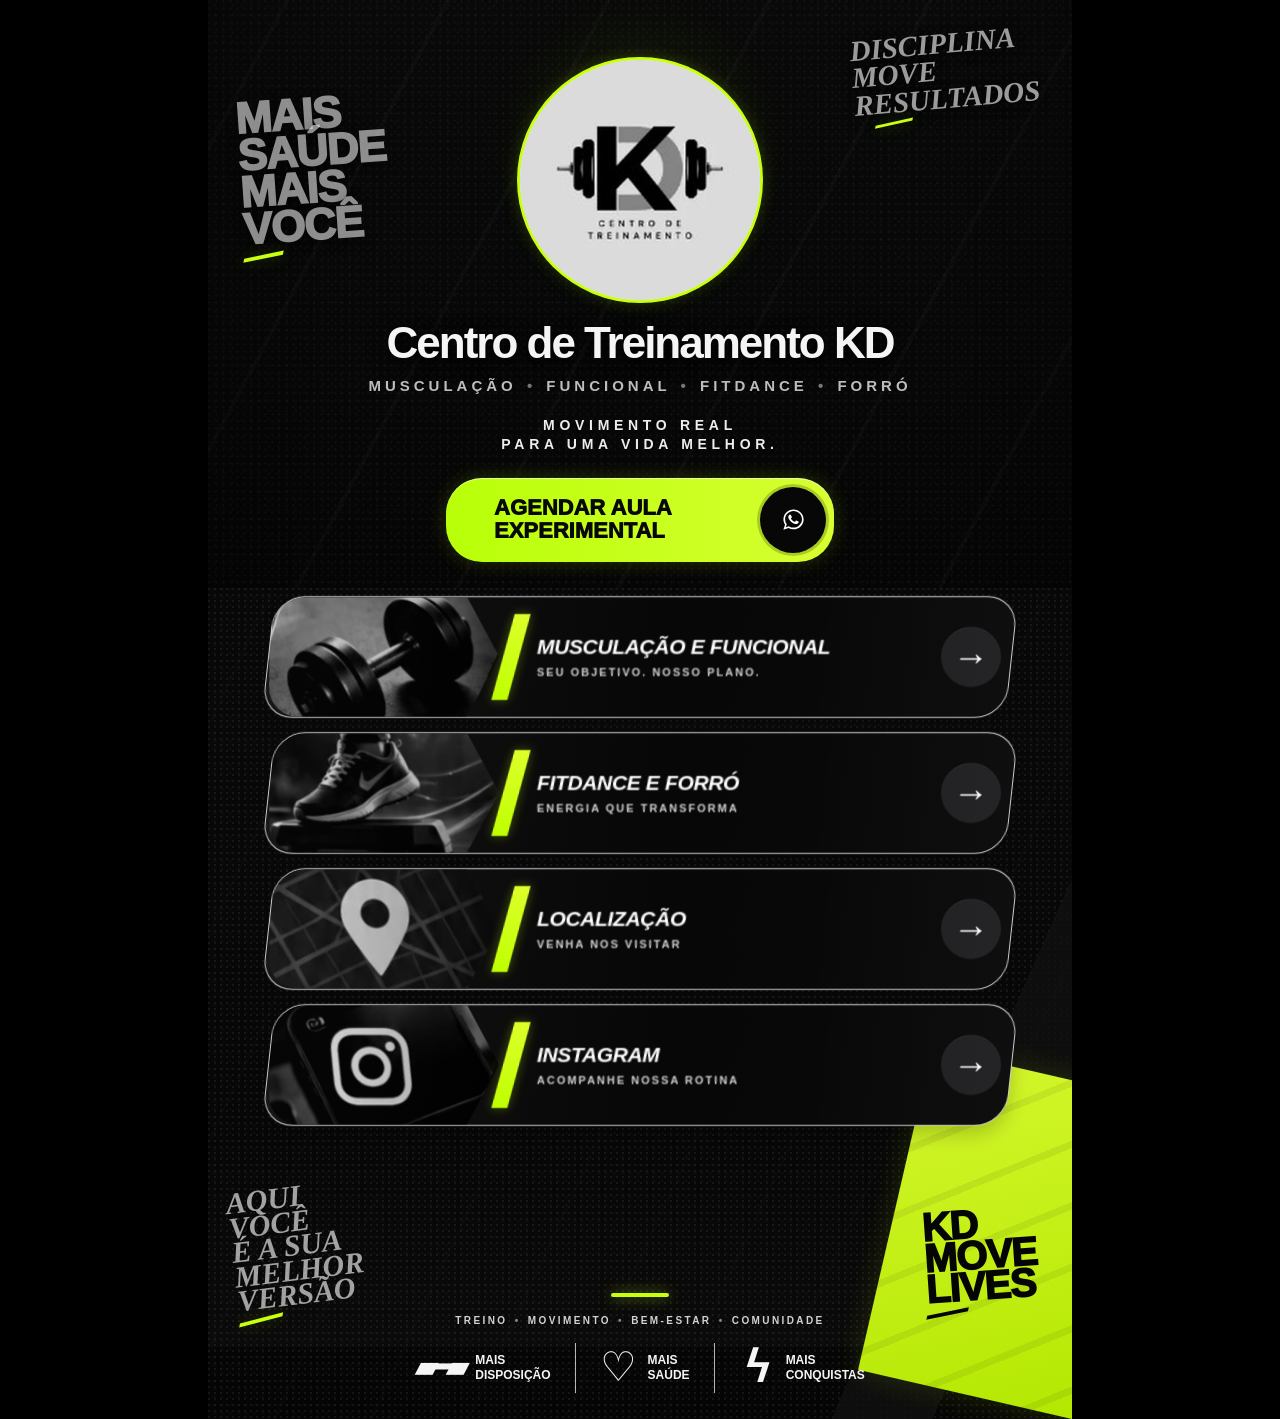
==== commit bee42d39: "Restore site to state before mistaken update" ====
--- a/index.html
+++ b/index.html
@@ -1 +1,115 @@
-<!doctype html><html lang="pt-BR"><head><meta charset="utf-8"><meta name="viewport" content="width=device-width,initial-scale=1,viewport-fit=cover"><meta name="theme-color" content="#050505"><meta name="description" content="Centro de Treinamento KD em Ouro Preto do Oeste: musculação, funcional, FitDance e forró. Agende uma aula experimental."><meta property="og:type" content="website"><meta property="og:locale" content="pt_BR"><meta property="og:title" content="Centro de Treinamento KD | Movimento real para uma vida melhor"><meta property="og:description" content="Musculação, funcional, FitDance e forró em Ouro Preto do Oeste. Experimente o KD."><meta property="og:image" content="assets/images/hero-kd.webp"><title>Centro de Treinamento KD | Ouro Preto do Oeste</title><link rel="icon" href="assets/images/logo-kd-clean.svg" type="image/svg+xml"><link rel="stylesheet" href="assets/css/new-kd.css?v=20260914-final"><script type="application/ld+json">{"@context":"https://schema.org","@type":"ExerciseGym","name":"Centro de Treinamento KD","telephone":"+55 69 99381-6666","address":{"@type":"PostalAddress","streetAddress":"R. Juscelino Kubitscheck, 1251","addressLocality":"Ouro Preto do Oeste","addressRegion":"RO","postalCode":"76920-000","addressCountry":"BR"},"openingHoursSpecification":[{"@type":"OpeningHoursSpecification","dayOfWeek":["Monday","Tuesday","Wednesday","Thursday","Friday"],"opens":"06:00","closes":"20:30"}],"sameAs":["https://www.instagram.com/centrodetreinamentokd","https://maps.app.goo.gl/ChkR5X2U7cX8SrAeA?g_st=ac"]}</script></head><body><header class="topbar"><a class="brand" href="#inicio"><img src="assets/images/logo-kd-clean.svg" alt=""><span>KD</span></a><button class="menu-btn" type="button" aria-expanded="false">Menu</button></header><div class="menu"><nav><a href="#modalidades">Modalidades</a><a href="#descubra">Descubra seu movimento</a><a href="#experiencia">Experiência KD</a><a href="#horarios">Horários</a><a href="#localizacao">Localização</a><a href="#instagram">Instagram</a></nav><a class="wa" data-wa="general" href="#">Falar no WhatsApp <span>↗</span></a></div><main><section class="hero" id="inicio"><div class="hero-bg"><img src="assets/images/hero-kd.webp" alt=""><div class="hero-grid"></div></div><div class="hero-inner shell"><p class="eyebrow reveal">Musculação • Funcional • FitDance • Forró</p><h1><span>MOVIMENTO</span><span class="outline">REAL</span><span>PARA UMA VIDA</span><span class="lime">MELHOR.</span></h1><p class="hero-lead reveal">Treino, dança e movimento em um só lugar. Escolha sua forma de começar.</p><div class="actions reveal"><a class="btn primary" data-wa="trial" href="#">Experimente o KD <span>↗</span></a><a class="btn ghost" href="#modalidades">Conheça as modalidades <span>↓</span></a></div></div></section><section class="intro section"><div class="shell"><p class="eyebrow reveal">Seu ritmo. Seu movimento.</p><h2 class="display reveal">Não existe uma única forma de se movimentar.</h2><p class="body-lg reveal">No KD, você encontra quatro caminhos para colocar o corpo em movimento — da força da musculação à energia da dança.</p></div></section><section class="modalities section" id="modalidades"><div class="shell heading"><p class="eyebrow reveal">Escolha seu movimento</p><h2 class="display reveal">Quatro jeitos de começar.</h2><p class="body-lg reveal">Toque em uma modalidade para falar com a pessoa certa.</p></div><div class="shell mod-grid"><article class="mod musculacao reveal"><img src="assets/images/hero-kd.webp" alt="Musculação no Centro de Treinamento KD"><div class="mod-copy"><small>Força • constância • evolução</small><h3>Musculação</h3><p>Construa sua rotina de treino.</p></div><a data-mod="musculacao" href="#" aria-label="Musculação no WhatsApp">↗</a></article><article class="mod functional reveal"><img src="assets/images/treino-funcional-personalizado.webp" alt="Funcional no Centro de Treinamento KD"><div class="mod-copy"><small>Seu objetivo. Nosso plano.</small><h3>Funcional</h3><p>Movimento e condicionamento.</p></div><a data-mod="funcional" href="#" aria-label="Funcional no WhatsApp">↗</a></article><article class="mod fitdance reveal"><img src="assets/images/danca-step.webp" alt="FitDance no Centro de Treinamento KD"><div class="mod-copy"><small>Treino com energia</small><h3>FitDance</h3><p>Dança que coloca o corpo em movimento.</p></div><a data-mod="fitdance" href="#" aria-label="FitDance no WhatsApp">↗</a></article><article class="mod forro reveal"><img src="assets/images/danca-step.webp" alt="Forró no Centro de Treinamento KD"><div class="mod-copy"><small>Movimento também é diversão</small><h3>Forró</h3><p>Aprenda, se movimente e aproveite.</p></div><a data-mod="forro" href="#" aria-label="Forró no WhatsApp">↗</a></article></div></section><section class="finder section" id="descubra"><div class="shell finder-wrap"><div><p class="eyebrow reveal">Descubra seu movimento</p><h2 class="display reveal">O que você procura hoje?</h2><p class="body-lg reveal">Escolha um objetivo e veja quais modalidades podem conversar melhor com esse momento.</p></div><div class="goal-list reveal"><button data-goal="forca">Ganhar força <span>↗</span></button><button data-goal="condicionamento">Condicionamento <span>↗</span></button><button data-goal="emagrecimento">Emagrecimento <span>↗</span></button><button data-goal="danca">Dançar e me divertir <span>↗</span></button><button data-goal="sedentarismo">Sair do sedentarismo <span>↗</span></button></div><div class="result reveal"><small>Seu movimento pode ser</small><strong id="goal-result">Escolha uma opção acima.</strong><div class="result-links" id="goal-links"></div></div></div></section><section class="experience section" id="experiencia"><div class="shell"><p class="eyebrow reveal">Experiência KD</p><h2 class="display reveal">NÃO É SÓ<br><span>TREINAR.</span></h2><p class="body-lg reveal">É encontrar uma forma de movimento que faça sentido para você e voltar para continuar.</p></div><div class="collage"><figure class="main reveal"><img src="assets/images/instagram.webp" alt="Rotina do Centro de Treinamento KD"></figure><figure class="small s1 reveal"><img src="assets/images/treino-funcional-personalizado.webp" alt="Treino funcional no KD"></figure><figure class="small s2 reveal"><img src="assets/images/danca-step.webp" alt="Aula de dança no KD"></figure><div class="stamp">ENERGIA<br>EM<br>MOVIMENTO</div></div></section><section class="trial section"><div class="shell trial-wrap"><div><p class="eyebrow reveal">Aula experimental</p><h2 class="reveal">SUA PRIMEIRA<br>AULA PODE<br>SER HOJE.</h2></div><div class="trial-side reveal"><p>Fale com a equipe e combine sua aula experimental.</p><a class="btn dark" data-wa="trial" href="#">Agendar com Roany <span>↗</span></a></div></div></section><section class="hours section" id="horarios"><div class="shell hours-wrap"><div><p class="eyebrow reveal">Horário geral</p><h2 class="display reveal">Quando dá para começar?</h2><div class="clock reveal"><span>06:00</span><i></i><span>20:30</span></div><p class="reveal">Segunda a sexta</p><small class="reveal">Horário geral informado no Google Maps.</small></div><div class="hours-card reveal"><button class="hours-toggle" type="button" aria-expanded="false"><span><small>Aulas coletivas</small>FitDance e Forró</span><span>+</span></button><div class="accordion"><p>Os horários específicos das aulas não estão confirmados nas fontes consultadas.</p><a data-wa="dance" href="#">Consultar com Karol ↗</a></div><hr style="border:0;border-top:1px solid var(--line)"><a class="hours-direct" data-wa="training" href="#"><span><small>Musculação e Funcional</small>Falar com Roany</span><span>↗</span></a></div></div></section><section class="location section" id="localizacao"><div class="shell loc-grid"><div class="photo-card reveal"><img src="assets/images/localizacao.webp" alt="Localização do Centro de Treinamento KD"><span class="pin"></span></div><div><p class="eyebrow reveal">Localização</p><h2 class="display reveal">Treine perto de você.</h2><address class="reveal">R. Juscelino Kubitscheck, 1251<br>Da Liberdade<br>Ouro Preto do Oeste — RO</address><a class="btn primary reveal" data-link="maps" href="#">Abrir rota no Google Maps <span>↗</span></a></div></div></section><section class="instagram section" id="instagram"><div class="shell ig-grid"><div class="photo-card reveal"><img src="assets/images/instagram.webp" alt="Instagram do Centro de Treinamento KD"></div><div><p class="eyebrow reveal">Instagram</p><h2 class="display reveal">Veja o KD em movimento.</h2><p class="body-lg reveal">Acompanhe a rotina e as novidades direto pelo perfil oficial.</p><a class="handle reveal" data-link="ig" href="#"><span>@centrodetreinamentokd</span><span>↗</span></a></div></div></section><section class="final"><div class="final-bg"><img src="assets/images/hero-kd.webp" alt=""></div><div class="shell"><p class="eyebrow reveal">Pronto para começar?</p><h2 class="reveal">SEU PRÓXIMO<br>TREINO <span>COMEÇA</span><br>AQUI.</h2><div class="actions reveal"><a class="btn primary" data-wa="trial" href="#">Agendar aula experimental <span>↗</span></a><a class="btn ghost" data-wa="general" href="#">Falar com a equipe</a></div></div></section></main><footer class="footer"><div class="shell footer-grid"><img class="logo" src="assets/images/logo-kd-clean.svg" alt="Centro de Treinamento KD"><div class="footer-col"><b>Modalidades</b><a href="#modalidades">Musculação</a><a href="#modalidades">Funcional</a><a href="#modalidades">FitDance</a><a href="#modalidades">Forró</a></div><div class="footer-col"><b>Contato</b><a data-wa="general" href="#">WhatsApp</a><a data-link="ig" href="#">Instagram</a><a data-link="maps" href="#">Google Maps</a></div><div class="footer-col"><b>Visite</b><span>R. Juscelino Kubitscheck, 1251<br>Da Liberdade<br>Ouro Preto do Oeste — RO</span></div></div><div class="shell footer-bottom">Centro de Treinamento KD · Movimento real para uma vida melhor.</div></footer><nav class="dock" aria-label="Ações rápidas"><a data-wa="general" href="#"><em>◉</em><span>WhatsApp</span></a><a href="#horarios"><em>◷</em><span>Horários</span></a><a data-link="maps" href="#"><em>⌖</em><span>Rota</span></a><a data-link="ig" href="#"><em>◎</em><span>Instagram</span></a></nav><script src="assets/js/new-kd.js?v=20260914-final" defer></script></body></html>+<!doctype html>
+<html lang="pt-BR">
+<head>
+  <meta charset="utf-8" />
+  <meta name="viewport" content="width=device-width,initial-scale=1,viewport-fit=cover" />
+  <meta http-equiv="Cache-Control" content="no-cache, no-store, must-revalidate" />
+  <meta http-equiv="Pragma" content="no-cache" />
+  <meta http-equiv="Expires" content="0" />
+  <meta name="theme-color" content="#050505" />
+  <meta id="site-description" name="description" content="Centro de Treinamento KD — musculação, funcional, fitdance e forró." />
+  <title>Centro de Treinamento KD</title>
+  <link rel="stylesheet" href="assets/css/style.css?v=20260914-0921" />
+  <link rel="stylesheet" href="assets/css/site-final.css?v=20260914-0921" />
+</head>
+<body>
+  <main class="page-shell">
+    <div class="texture" aria-hidden="true"></div>
+    <div class="diag diag-a" aria-hidden="true"></div>
+    <div class="diag diag-b" aria-hidden="true"></div>
+
+    <section class="hero" id="inicio">
+      <div class="side-copy side-left" aria-hidden="true">
+        <span>MAIS</span>
+        <span>SAÚDE</span>
+        <span>MAIS</span>
+        <span>VOCÊ</span>
+        <i></i>
+      </div>
+
+      <div class="side-copy script side-right" aria-hidden="true">
+        DISCIPLINA<br />MOVE<br />RESULTADOS
+        <i></i>
+      </div>
+
+      <div class="logo-wrap reveal">
+        <div class="logo-glow"></div>
+        <img id="site-logo" src="assets/images/logo-kd-cropped.webp?v=20260914-0921" alt="Centro de Treinamento KD" />
+      </div>
+
+      <div class="hero-copy reveal">
+        <h1 id="site-title">Centro de Treinamento KD</h1>
+        <p id="site-modalities" class="modalities">MUSCULAÇÃO <b>•</b> FUNCIONAL <b>•</b> FITDANCE <b>•</b> FORRÓ</p>
+        <p id="site-tagline" class="tagline">MOVIMENTO REAL<br />PARA UMA VIDA MELHOR.</p>
+      </div>
+
+      <a id="experimental-link" class="cta reveal" href="https://wa.me/5569993192797?text=Oi%2C%20Roany%21%20Quero%20agendar%20uma%20aula%20experimental." target="_blank" rel="noopener" aria-label="Agendar aula experimental pelo WhatsApp">
+        <span id="experimental-label">AGENDAR AULA<br />EXPERIMENTAL</span>
+        <span class="cta-arrow" aria-hidden="true">
+          <svg viewBox="0 0 32 32" width="30" height="30" role="img" focusable="false" style="display:block;fill:currentColor">
+            <path d="M16.04 4C9.42 4 4.05 9.25 4.05 15.72c0 2.28.68 4.5 1.96 6.4L4 28l6.08-1.95a12.18 12.18 0 0 0 5.95 1.53h.01c6.61 0 11.99-5.25 11.99-11.72C28.03 9.25 22.65 4 16.04 4Zm0 21.58h-.01a10.2 10.2 0 0 1-5.2-1.43l-.37-.22-3.61 1.16 1.18-3.43-.24-.35a9.58 9.58 0 0 1-1.75-5.59c0-5.36 4.49-9.72 10-9.72 5.52 0 10 4.36 10 9.72 0 5.36-4.48 9.86-10 9.86Zm5.49-7.39c-.3-.15-1.78-.86-2.06-.96-.28-.1-.48-.15-.68.15-.2.29-.78.96-.96 1.15-.18.2-.35.22-.65.08-.3-.15-1.27-.46-2.42-1.46a9.2 9.2 0 0 1-1.68-2.05c-.18-.3-.02-.46.13-.61.14-.13.3-.34.45-.51.15-.17.2-.29.3-.49.1-.2.05-.37-.03-.52-.08-.15-.68-1.6-.93-2.19-.24-.58-.5-.5-.68-.51h-.58c-.2 0-.53.07-.8.37-.28.29-1.06 1.01-1.06 2.47 0 1.45 1.08 2.86 1.23 3.06.15.2 2.12 3.17 5.14 4.45.72.3 1.28.48 1.72.62.72.22 1.38.19 1.9.12.58-.09 1.78-.71 2.03-1.4.25-.68.25-1.27.18-1.4-.08-.13-.28-.2-.58-.35Z"/>
+          </svg>
+        </span>
+      </a>
+    </section>
+
+    <section class="cards" aria-label="Links principais">
+      <a id="functional-link" class="service-card functional-card reveal" href="https://wa.me/5569993192797?text=Oi%2C%20Roany%21%20Quero%20saber%20mais%20sobre%20Muscula%C3%A7%C3%A3o%20e%20Funcional%3F" target="_blank" rel="noopener">
+        <div class="photo-wrap"><img id="functional-image" src="assets/images/treino-funcional-personalizado.webp" alt="Musculação e Funcional" /></div>
+        <div class="slash"></div>
+        <div class="service-copy"><strong id="functional-title">MUSCULAÇÃO E FUNCIONAL</strong><small id="functional-subtitle">SEU OBJETIVO. NOSSO PLANO.</small></div>
+        <span class="round-arrow">→</span>
+      </a>
+
+      <a id="dance-link" class="service-card dance-card reveal" href="https://wa.me/5569993816666?text=Oi%2C%20Karol%21%20Quero%20saber%20mais%20sobre%20Fitdance%20e%20Forr%C3%B3%3F" target="_blank" rel="noopener">
+        <div class="photo-wrap"><img id="dance-image" src="assets/images/danca-step.webp?v=20260914-0921" alt="Fitdance e Forró" /></div>
+        <div class="slash"></div>
+        <div class="service-copy"><strong id="dance-title">FITDANCE E FORRÓ</strong><small id="dance-subtitle">ENERGIA QUE TRANSFORMA</small></div>
+        <span class="round-arrow">→</span>
+      </a>
+
+      <a id="location-link" class="service-card location-card reveal" href="https://maps.app.goo.gl/ChkR5X2U7cX8SrAeA?g_st=ac" target="_blank" rel="noopener">
+        <div class="photo-wrap"><img id="location-image" src="assets/images/localizacao.webp" alt="Localização" /></div>
+        <div class="slash"></div>
+        <div class="service-copy"><strong id="location-title">LOCALIZAÇÃO</strong><small id="location-subtitle">VENHA NOS VISITAR</small></div>
+        <span class="round-arrow">→</span>
+      </a>
+
+      <a id="instagram-link" class="service-card instagram-card reveal" href="https://www.instagram.com/centrodetreinamentokd" target="_blank" rel="noopener">
+        <div class="photo-wrap"><img id="instagram-image" src="assets/images/instagram.webp" alt="Instagram" /></div>
+        <div class="slash"></div>
+        <div class="service-copy"><strong id="instagram-title">INSTAGRAM</strong><small id="instagram-subtitle">ACOMPANHE NOSSA ROTINA</small></div>
+        <span class="round-arrow">→</span>
+      </a>
+    </section>
+
+    <footer class="footer">
+      <div class="footer-phrase script" aria-hidden="true">AQUI<br />VOCÊ<br />É A SUA<br />MELHOR<br />VERSÃO<i></i></div>
+      <div class="footer-center">
+        <span class="tiny-neon"></span>
+        <p id="footer-center">TREINO <b>•</b> MOVIMENTO <b>•</b> BEM-ESTAR <b>•</b> COMUNIDADE</p>
+      </div>
+      <div class="footer-shape" aria-hidden="true"></div>
+      <div class="footer-brand" aria-hidden="true">KD<br />MOVE<br />LIVES<i></i></div>
+    </footer>
+
+    <section class="final-benefits reveal" aria-label="Benefícios">
+      <div class="benefit">
+        <span class="benefit-icon dumbbell">▰━▰</span>
+        <span id="benefit-1">MAIS<br />DISPOSIÇÃO</span>
+      </div>
+      <div class="benefit-sep"></div>
+      <div class="benefit">
+        <span class="benefit-icon heart">♡</span>
+        <span id="benefit-2">MAIS<br />SAÚDE</span>
+      </div>
+      <div class="benefit-sep"></div>
+      <div class="benefit">
+        <span class="benefit-icon bolt">ϟ</span>
+        <span id="benefit-3">MAIS<br />CONQUISTAS</span>
+      </div>
+    </section>
+  </main>
+  <script src="assets/js/main.js?v=20260914-maps2"></script>
+</body>
+</html>
--- a/assets/css/style.css
+++ b/assets/css/style.css
@@ -0,0 +1,66 @@
+:root{
+  --bg:#050505;
+  --panel:#0b0b0b;
+  --panel2:#121212;
+  --text:#f4f4f4;
+  --muted:#b4b4b4;
+  --lime:#c9ff11;
+  --line:rgba(255,255,255,.62);
+}
+*{box-sizing:border-box}
+html{scroll-behavior:smooth;background:#000}
+body{margin:0;background:#000;color:var(--text);font-family:Arial,Helvetica,sans-serif;display:flex;justify-content:center;overflow-x:hidden}
+a{color:inherit}
+.page-shell{width:min(100%,864px);min-height:100vh;position:relative;overflow:hidden;background:
+  radial-gradient(circle at 50% 10%,rgba(255,255,255,.06),transparent 28%),
+  linear-gradient(180deg,#060606 0%,#090909 46%,#060606 100%);isolation:isolate}
+.texture{position:absolute;inset:0;z-index:-3;opacity:.26;background-image:
+  radial-gradient(circle at 20% 15%,rgba(255,255,255,.22) 0 1px,transparent 1.3px),
+  radial-gradient(circle at 80% 65%,rgba(255,255,255,.12) 0 1px,transparent 1.2px),
+  repeating-linear-gradient(115deg,transparent 0 42px,rgba(255,255,255,.018) 42px 45px,transparent 45px 88px);background-size:6px 6px,8px 8px,auto;mix-blend-mode:screen}
+.diag{position:absolute;z-index:-2;background:#111;transform:rotate(24deg);box-shadow:0 0 0 1px rgba(255,255,255,.02) inset}
+.diag-a{width:120px;height:610px;left:72px;top:-150px;opacity:.85}
+.diag-b{width:92px;height:650px;right:44px;bottom:-100px;opacity:.78}
+.hero{position:relative;padding:28px 44px 22px;min-height:742px;text-align:center;isolation:isolate}.hero::before{content:"";position:absolute;inset:0;z-index:-2;background:linear-gradient(180deg,rgba(0,0,0,.28),rgba(0,0,0,.52)),url("../images/hero-kd.webp") center top/cover no-repeat;filter:grayscale(1) contrast(1.12);opacity:.72}.hero::after{content:"";position:absolute;inset:0;z-index:-1;background:radial-gradient(circle at 50% 24%,transparent 0 25%,rgba(0,0,0,.2) 45%,rgba(0,0,0,.72) 100%)}
+.hamburger{position:absolute;left:36px;top:34px;width:36px;height:34px;padding:0;border:0;background:transparent;display:flex;flex-direction:column;justify-content:space-between;z-index:10}
+.hamburger span{display:block;height:4px;background:#fff;border-radius:3px;box-shadow:0 0 6px rgba(255,255,255,.18)}
+.side-copy{position:absolute;z-index:2;line-height:.82;text-align:left;color:rgba(255,255,255,.55);font-weight:1000;font-stretch:condensed;text-shadow:0 3px 12px rgba(0,0,0,.5)}
+.side-left{left:31px;top:95px;font-size:48px;letter-spacing:-4px;transform:rotate(-4deg)}
+.side-left span{display:block}.side-copy i,.footer-phrase i,.footer-brand i{display:block;width:72px;height:8px;background:var(--lime);transform:skewX(-24deg) rotate(-8deg);margin-top:12px;box-shadow:0 0 14px rgba(201,255,17,.25)}
+.script{font-family:"Brush Script MT","Segoe Print",cursive;font-weight:900;font-style:italic}
+.side-right{right:34px;top:28px;font-size:31px;line-height:.92;color:rgba(255,255,255,.6);transform:rotate(-5deg)}
+.side-right i{width:65px;height:5px;margin:8px 0 0 20px}
+.logo-wrap{position:relative;margin:36px auto 22px;width:268px;height:268px;border-radius:50%;display:grid;place-items:center}
+.logo-wrap img{position:relative;z-index:2;width:100%;height:100%;border-radius:50%;object-fit:cover;box-shadow:0 0 0 2px rgba(255,255,255,.28) inset}
+.logo-glow{position:absolute;inset:5px;border-radius:50%;background:var(--lime);filter:blur(16px);opacity:.38;animation:pulseGlow 3s ease-in-out infinite}
+.hero-copy{position:relative;z-index:3}.hero h1{margin:0;font-size:46px;line-height:1.02;letter-spacing:-2.4px;font-weight:900;text-shadow:0 4px 20px #000}
+.modalities{margin:16px 0 0;font-size:16px;letter-spacing:4.5px;color:#bdbdbd;font-weight:700}.modalities b{color:#777;margin:0 2px}.tagline{margin:22px 0 0;font-size:15px;line-height:1.45;letter-spacing:5.2px;color:#ededed;font-weight:800}
+.cta{position:relative;z-index:4;margin:28px auto 0;display:flex;width:min(100%,388px);min-height:92px;border-radius:38px;align-items:center;justify-content:space-between;text-decoration:none;background:linear-gradient(90deg,#b9ff08,#d8ff32);color:#080808;padding:0 11px 0 58px;box-shadow:0 0 28px rgba(201,255,17,.22),inset 0 1px 0 rgba(255,255,255,.6);transition:transform .2s ease,box-shadow .2s ease}
+.cta span:first-child{text-align:left;font-size:24px;line-height:1.08;font-weight:1000;letter-spacing:.5px}.cta-arrow{width:72px;height:72px;border-radius:50%;display:grid;place-items:center;background:#060606;color:white;font-size:38px;font-weight:400;box-shadow:0 0 0 4px rgba(0,0,0,.25)}
+.cta:hover{transform:translateY(-3px);box-shadow:0 0 38px rgba(201,255,17,.36)}
+.benefits{margin:34px auto 0;display:flex;justify-content:center;align-items:center;gap:26px;position:relative;z-index:3}.benefit{display:flex;align-items:center;gap:14px;text-align:left;font-size:13px;line-height:1.2;font-weight:900}.benefit-icon{font-size:31px;line-height:1;min-width:38px;text-align:center}.benefit-icon.dumbbell{font-size:22px;letter-spacing:-4px}.benefit-icon.heart{font-size:43px;font-family:Georgia,serif;font-weight:400}.benefit-icon.bolt{font-size:45px}.benefit-sep{width:1px;height:52px;background:rgba(255,255,255,.7)}
+.cards{padding:6px 58px 24px;display:grid;gap:16px;position:relative;z-index:3}
+.service-card{position:relative;height:128px;border:1.8px solid rgba(255,255,255,.72);border-radius:34px;text-decoration:none;overflow:hidden;background:linear-gradient(90deg,#0e0e0f 0%,#050505 62%,#080808 100%);display:grid;grid-template-columns:230px 26px 1fr 86px;align-items:center;box-shadow:inset 0 1px 0 rgba(255,255,255,.08),0 12px 28px rgba(0,0,0,.28);transform:skewX(-6deg);transition:transform .22s ease,border-color .22s ease,box-shadow .22s ease}
+.service-card>*{transform:skewX(6deg)}
+.service-card::after{content:"";position:absolute;inset:0;background:linear-gradient(90deg,rgba(255,255,255,.03),transparent 35%,transparent 65%,rgba(255,255,255,.02));pointer-events:none}
+.service-card:hover{transform:skewX(-6deg) translateX(3px);border-color:var(--lime);box-shadow:0 0 26px rgba(201,255,17,.16),0 12px 28px rgba(0,0,0,.3)}
+.photo-wrap{position:relative;height:100%;overflow:hidden;border-radius:32px 0 0 32px;clip-path:polygon(0 0,88% 0,100% 50%,88% 100%,0 100%)}
+.photo-wrap::after{content:"";position:absolute;inset:0;background:linear-gradient(90deg,rgba(0,0,0,.08),rgba(0,0,0,.26) 76%,rgba(0,0,0,.72) 100%)}
+.photo-wrap img{width:100%;height:100%;object-fit:cover;display:block;filter:grayscale(1) contrast(1.08) brightness(.92);transform:skewX(6deg) scale(1.1);transform-origin:center}
+.slash{width:18px;height:90px;background:linear-gradient(180deg,#d6ff26,#bfff00);transform:skewX(-13deg) skewX(6deg);justify-self:center;box-shadow:0 0 16px rgba(201,255,17,.35)}
+.service-copy{text-align:left;align-self:center;padding-left:14px;position:relative;z-index:2}
+.service-copy strong{display:block;font-size:21px;line-height:1.02;letter-spacing:-.7px;font-style:italic;text-transform:uppercase}
+.service-copy small{display:block;margin-top:10px;color:#d0d0d0;font-size:12px;letter-spacing:2.2px;font-weight:700}
+.round-arrow{width:66px;height:66px;border-radius:50%;display:grid;place-items:center;background:#1d1d1f;font-size:40px;justify-self:center;color:#fff;box-shadow:inset 0 1px 0 rgba(255,255,255,.05)}
+.functional-card .photo-wrap img{object-position:center 58%}
+.dance-card .photo-wrap img{object-position:center center}
+.location-card .photo-wrap img{object-position:center center}
+.instagram-card .photo-wrap img{object-position:center center}
+.footer{min-height:238px;position:relative;padding:26px 56px 30px;display:flex;align-items:flex-end;justify-content:center;overflow:hidden}.footer::before{content:"";position:absolute;inset:0;background:linear-gradient(120deg,rgba(255,255,255,.025),transparent 38%),radial-gradient(circle at 50% 10%,rgba(255,255,255,.05),transparent 28%);z-index:-2}.footer-phrase{position:absolute;left:28px;bottom:25px;text-align:left;font-size:34px;line-height:.86;color:rgba(255,255,255,.62);transform:rotate(-7deg);z-index:3}.footer-phrase i{width:72px;height:6px}.footer-center{text-align:center;position:relative;z-index:4;margin-bottom:14px}.tiny-neon{display:block;width:65px;height:5px;background:var(--lime);border-radius:10px;margin:0 auto 24px;box-shadow:0 0 14px rgba(201,255,17,.55)}.footer-center p{margin:0;font-size:12px;letter-spacing:3px;color:#d2d2d2;font-weight:700}.footer-center b{color:#888;margin:0 8px}.footer-shape{position:absolute;right:-95px;bottom:-110px;width:305px;height:395px;background:linear-gradient(155deg,#dcff2e,#b8ef00);transform:rotate(17deg);z-index:-1;box-shadow:0 0 32px rgba(201,255,17,.14)}.footer-shape::before{content:"";position:absolute;inset:0;background:repeating-linear-gradient(145deg,transparent 0 24px,rgba(0,0,0,.12) 24px 31px,transparent 31px 57px);opacity:.55}.footer-brand{position:absolute;right:45px;bottom:40px;color:#050505;font-size:46px;line-height:.78;font-weight:1000;letter-spacing:-3px;text-align:left;transform:rotate(-4deg);z-index:4}.footer-brand i{background:#050505;width:74px;height:6px;margin-top:16px;box-shadow:none}
+.reveal{opacity:0;transform:translateY(14px);transition:opacity .65s ease,transform .65s ease}.reveal.is-visible{opacity:1;transform:none}
+@keyframes pulseGlow{0%,100%{opacity:.28;transform:scale(.98)}50%{opacity:.48;transform:scale(1.035)}}
+@media (max-width:720px){
+  .page-shell{width:100%;min-width:320px}.hero{min-height:650px;padding:22px 20px 16px}.hamburger{left:18px;top:24px;width:28px;height:27px}.hamburger span{height:3px}.side-left{left:12px;top:83px;font-size:29px;letter-spacing:-2px}.side-left i{width:46px;height:5px}.side-right{right:13px;top:25px;font-size:20px}.side-right i{width:42px;height:4px}.logo-wrap{width:190px;height:190px;margin:34px auto 20px}.hero h1{font-size:30px;letter-spacing:-1.4px}.modalities{font-size:9px;letter-spacing:2.6px;white-space:nowrap}.tagline{font-size:9px;letter-spacing:3.2px;margin-top:17px}.cta{width:320px;max-width:90%;min-height:72px;border-radius:31px;padding-left:36px}.cta span:first-child{font-size:18px}.cta-arrow{width:58px;height:58px;font-size:31px}.benefits{gap:10px;margin-top:26px}.benefit{gap:7px;font-size:9px}.benefit-icon{font-size:24px;min-width:26px}.benefit-icon.heart{font-size:33px}.benefit-icon.bolt{font-size:35px}.benefit-sep{height:42px}.cards{padding:6px 24px 18px;gap:12px}.service-card{height:104px;border-radius:26px;grid-template-columns:138px 16px 1fr 60px;transform:skewX(-4deg)}.service-card>*{transform:skewX(4deg)}.service-card:hover{transform:skewX(-4deg)}.photo-wrap{border-radius:25px 0 0 25px;clip-path:polygon(0 0,85% 0,100% 50%,85% 100%,0 100%)}.photo-wrap img{transform:skewX(4deg) scale(1.13)}.slash{height:72px;width:12px;transform:skewX(-13deg) skewX(4deg)}.service-copy{padding-left:10px}.service-copy strong{font-size:15px}.service-copy small{font-size:8px;letter-spacing:1.45px;margin-top:6px}.round-arrow{width:47px;height:47px;font-size:30px}.footer{min-height:205px;padding:18px 28px 22px}.footer-phrase{left:14px;bottom:25px;font-size:23px}.footer-center{margin-bottom:7px}.footer-center p{font-size:7px;letter-spacing:1.6px}.footer-center b{margin:0 4px}.footer-shape{width:220px;height:310px;right:-86px;bottom:-120px}.footer-brand{right:18px;bottom:28px;font-size:30px;letter-spacing:-2px}.tiny-neon{width:46px;height:4px;margin-bottom:18px}.diag-a{left:52px;width:65px;height:420px}.diag-b{right:20px;width:54px;height:420px}
+}
+@media (max-width:400px){.cards{padding-left:14px;padding-right:14px}.service-card{grid-template-columns:122px 14px 1fr 52px}.service-copy strong{font-size:14px}.service-copy small{font-size:7px}.round-arrow{width:42px;height:42px}.benefit{font-size:8px}.benefits{gap:7px}.footer-brand{font-size:27px}.side-left{font-size:26px}.side-right{font-size:18px}}
+@media (prefers-reduced-motion:reduce){*{scroll-behavior:auto!important;animation:none!important;transition:none!important}.reveal{opacity:1;transform:none}}
--- a/assets/css/site-final.css
+++ b/assets/css/site-final.css
@@ -0,0 +1,118 @@
+/* Camada final única: todas as futuras alterações visuais devem ser feitas aqui. */
+:root{--lime:#c9ff11;--bg:#050505;--text:#f5f5f5}
+
+body{background:#000;color:var(--text);overflow-x:hidden}
+.page-shell{width:min(100%,864px);min-height:100vh;margin:0 auto;position:relative;overflow:hidden;background:linear-gradient(180deg,#050505 0%,#080808 52%,#050505 100%)}
+.texture{opacity:.28}
+
+/* TOPO */
+.hero{position:relative;min-height:0!important;padding:18px 16px 10px!important;text-align:center;overflow:hidden!important;background:radial-gradient(circle at 50% 24%,rgba(201,255,17,.075),transparent 24%),linear-gradient(180deg,#080908 0%,#060706 62%,#050505 100%)!important}
+.hero::before{content:""!important;position:absolute!important;inset:0!important;z-index:-2!important;filter:none!important;opacity:1!important;background:radial-gradient(circle at 20% 20%,rgba(255,255,255,.035) 0 1px,transparent 1.3px),radial-gradient(circle at 76% 62%,rgba(255,255,255,.025) 0 1px,transparent 1.5px),repeating-linear-gradient(118deg,transparent 0 68px,rgba(255,255,255,.018) 68px 72px,transparent 72px 142px)!important;background-size:7px 7px,9px 9px,auto!important}
+.hero::after{content:""!important;position:absolute!important;inset:0!important;z-index:-1!important;background:linear-gradient(90deg,rgba(0,0,0,.22),transparent 18%,transparent 82%,rgba(0,0,0,.2))!important;pointer-events:none}
+.hamburger{display:none!important}
+.side-copy{pointer-events:none}
+.side-left{left:14px!important;top:76px!important;font-size:22px!important;line-height:.84!important;letter-spacing:-1.2px!important;max-width:84px}
+.side-left i{width:38px!important;height:4px!important;margin-top:7px!important}
+.side-right{right:14px!important;top:25px!important;font-size:15px!important;line-height:.94!important;max-width:106px}
+.side-right i{width:36px!important;height:3px!important;margin-top:5px!important}
+
+/* LOGO LIMPA, SEM OVERLAY VERDE */
+.logo-wrap{position:relative;width:158px!important;height:158px!important;margin:24px auto 14px!important;border-radius:50%;overflow:hidden!important;padding:0!important;background:#f1f1f1!important;box-shadow:0 0 0 3px var(--lime),0 0 18px rgba(201,255,17,.25)!important}
+.logo-wrap img{display:block!important;width:100%!important;height:100%!important;object-fit:cover!important;border-radius:50%!important;opacity:1!important;visibility:visible!important;filter:none!important;mix-blend-mode:normal!important;transform:scale(1.18);transform-origin:center}
+.logo-glow{display:none!important}
+.hero-copy{position:relative;z-index:3;padding:0 4px}
+.hero h1{margin:0 auto!important;font-size:27px!important;line-height:1.03!important;letter-spacing:-1.2px!important;max-width:380px}
+.modalities{margin-top:10px!important;font-size:8px!important;letter-spacing:1.9px!important;white-space:normal!important;line-height:1.45!important}
+.tagline{margin-top:9px!important;font-size:8px!important;letter-spacing:2.3px!important;line-height:1.35!important}
+
+/* CTA WHATSAPP */
+.cta{width:300px!important;max-width:90%!important;min-height:60px!important;border-radius:30px!important;margin:15px auto 8px!important;padding:0 8px 0 28px!important;background:linear-gradient(90deg,#b8ff08,#d7ff31)!important;box-shadow:0 0 20px rgba(201,255,17,.18),inset 0 1px 0 rgba(255,255,255,.55)!important}
+.cta span:first-child{font-size:16px!important;line-height:1.03!important;letter-spacing:0!important}
+.cta-arrow{width:48px!important;height:48px!important;border-radius:50%!important;background:#070707!important;box-shadow:0 0 0 3px rgba(0,0,0,.2)!important}
+.cta-arrow svg{width:27px!important;height:27px!important}
+
+/* CARDS PRINCIPAIS - ESTILO DA REFERÊNCIA */
+.cards{position:relative;z-index:5;display:grid!important;gap:10px!important;margin:4px 0 0!important;padding:0 18px 10px!important}
+.service-card{position:relative!important;height:94px!important;display:grid!important;grid-template-columns:128px 14px 1fr 50px!important;align-items:center!important;border:1.45px solid rgba(255,255,255,.78)!important;border-radius:25px!important;overflow:hidden!important;background:linear-gradient(90deg,#111 0%,#070707 54%,#0a0a0a 100%)!important;box-shadow:inset 0 1px 0 rgba(255,255,255,.06),0 8px 20px rgba(0,0,0,.2)!important;transform:skewX(-7deg)!important;transition:transform .2s ease,border-color .2s ease,box-shadow .2s ease!important;text-decoration:none!important}
+.service-card>*{transform:skewX(7deg)!important}
+.service-card::after{content:"";position:absolute;inset:0;background:linear-gradient(90deg,rgba(255,255,255,.025),transparent 38%,transparent 72%,rgba(255,255,255,.02));pointer-events:none}
+.service-card:hover{transform:skewX(-7deg) translateX(2px)!important;border-color:var(--lime)!important;box-shadow:0 0 18px rgba(201,255,17,.11)!important}
+.photo-wrap{position:relative!important;height:100%!important;border-radius:24px 0 0 24px!important;overflow:hidden!important;clip-path:polygon(0 0,86% 0,100% 50%,86% 100%,0 100%)!important}
+.photo-wrap::after{content:"";position:absolute;inset:0;background:linear-gradient(90deg,rgba(0,0,0,.03),rgba(0,0,0,.22) 68%,rgba(0,0,0,.62) 100%)}
+.photo-wrap img{display:block!important;width:100%!important;height:100%!important;object-fit:cover!important;filter:grayscale(1) contrast(1.1) brightness(.9)!important;transform:skewX(7deg) scale(1.16)!important;transform-origin:center!important}
+.slash{width:11px!important;height:66px!important;justify-self:center!important;background:linear-gradient(180deg,#ddff2a,#bfff00)!important;box-shadow:0 0 12px rgba(201,255,17,.3)!important;transform:skewX(-16deg) skewX(7deg)!important}
+.service-copy{padding-left:8px!important;text-align:left!important;position:relative;z-index:2}
+.service-copy strong{display:block!important;font-size:13.5px!important;line-height:1.01!important;letter-spacing:-.35px!important;font-style:italic!important;text-transform:uppercase!important;color:#fff!important}
+.service-copy small{display:block!important;margin-top:6px!important;font-size:7px!important;line-height:1.15!important;letter-spacing:1.15px!important;color:#d5d5d5!important;font-weight:700!important}
+.round-arrow{width:40px!important;height:40px!important;border-radius:50%!important;display:grid!important;place-items:center!important;justify-self:center!important;background:#202022!important;color:#fff!important;font-size:25px!important;box-shadow:inset 0 1px 0 rgba(255,255,255,.05)!important}
+.functional-card .photo-wrap img{object-position:center 58%!important}
+.dance-card .photo-wrap img,.location-card .photo-wrap img,.instagram-card .photo-wrap img{object-position:center center!important}
+
+/* RODAPÉ INTEGRADO AO FUNDO */
+.footer{position:relative!important;min-height:140px!important;margin-top:-8px!important;padding:42px 12px 10px!important;overflow:visible!important;isolation:isolate!important;background:transparent!important}
+.footer::before{content:""!important;position:absolute!important;inset:-10px 0 0!important;background:linear-gradient(180deg,transparent,rgba(255,255,255,.018))!important;z-index:-2!important}
+.footer-shape{width:150px!important;height:205px!important;right:-28px!important;bottom:-2px!important;transform:rotate(13deg)!important;opacity:.97!important;z-index:-1!important}
+.footer-phrase{left:12px!important;bottom:17px!important;font-size:16px!important;line-height:.82!important}
+.footer-phrase i{width:42px!important;height:4px!important;margin-top:6px!important}
+.footer-brand{right:8px!important;bottom:24px!important;font-size:20px!important;letter-spacing:-1.3px!important}
+.footer-brand i{width:40px!important;height:4px!important;margin-top:6px!important}
+.footer-center{margin-bottom:0!important;transform:translateY(1px)}
+.footer-center p{font-size:5.8px!important;letter-spacing:1.05px!important;white-space:nowrap!important}
+.footer-center b{margin:0 2px!important}
+.tiny-neon{width:36px!important;height:3px!important;margin-bottom:7px!important}
+
+.final-benefits{margin:-10px auto 8px!important;padding:6px 10px 10px!important;display:flex!important;justify-content:center!important;align-items:center!important;gap:9px!important;position:relative!important;z-index:8!important}
+.final-benefits .benefit{display:flex!important;align-items:center!important;gap:6px!important;text-align:left!important;font-size:8.5px!important;line-height:1.2!important;font-weight:900!important}
+.final-benefits .benefit-icon{font-size:23px!important;min-width:25px!important;text-align:center!important}
+.final-benefits .benefit-icon.heart{font-size:31px!important}
+.final-benefits .benefit-icon.bolt{font-size:33px!important}
+.final-benefits .benefit-sep{width:1px!important;height:38px!important;background:rgba(255,255,255,.7)!important}
+
+@media (min-width:721px){
+  .hero{padding:30px 44px 18px!important}
+  .side-left{left:31px!important;top:96px!important;font-size:44px!important;max-width:none}
+  .side-right{right:34px!important;top:30px!important;font-size:29px!important;max-width:none}
+  .logo-wrap{width:240px!important;height:240px!important;margin:30px auto 20px!important}
+  .hero h1{font-size:44px!important;letter-spacing:-2px!important;max-width:none}
+  .modalities{font-size:15px!important;letter-spacing:4px!important;white-space:nowrap!important}
+  .tagline{font-size:14px!important;letter-spacing:4.7px!important;margin-top:19px!important}
+  .cta{width:388px!important;min-height:84px!important;border-radius:36px!important;padding-left:48px!important;margin-top:24px!important}
+  .cta span:first-child{font-size:22px!important}
+  .cta-arrow{width:66px!important;height:66px!important}
+  .cards{gap:14px!important;padding:4px 60px 18px!important}
+  .service-card{height:122px!important;grid-template-columns:230px 24px 1fr 80px!important;border-radius:31px!important;transform:skewX(-6deg)!important}
+  .service-card>*{transform:skewX(6deg)!important}
+  .photo-wrap{border-radius:30px 0 0 30px!important}
+  .photo-wrap img{transform:skewX(6deg) scale(1.12)!important}
+  .slash{width:16px!important;height:86px!important;transform:skewX(-15deg) skewX(6deg)!important}
+  .service-copy{padding-left:14px!important}
+  .service-copy strong{font-size:21px!important}
+  .service-copy small{font-size:11px!important;letter-spacing:2px!important;margin-top:9px!important}
+  .round-arrow{width:60px!important;height:60px!important;font-size:36px!important}
+  .footer{min-height:215px!important;margin-top:-12px!important;padding:52px 40px 22px!important}
+  .footer-shape{width:250px!important;height:330px!important;right:-70px!important;bottom:-55px!important}
+  .footer-phrase{font-size:30px!important;left:24px!important;bottom:30px!important}
+  .footer-brand{font-size:40px!important;right:35px!important;bottom:34px!important}
+  .footer-center p{font-size:10px!important;letter-spacing:2.4px!important}
+  .tiny-neon{width:58px!important;height:4px!important;margin-bottom:18px!important}
+  .final-benefits{gap:24px!important;padding-bottom:18px!important}
+  .final-benefits .benefit{font-size:12px!important;gap:11px!important}
+  .final-benefits .benefit-icon{font-size:29px!important;min-width:36px!important}
+  .final-benefits .benefit-icon.heart{font-size:41px!important}
+  .final-benefits .benefit-icon.bolt{font-size:43px!important}
+  .final-benefits .benefit-sep{height:50px!important}
+}
+
+@media (max-width:400px){
+  .logo-wrap{width:146px!important;height:146px!important}
+  .hero h1{font-size:24px!important}
+  .cards{padding-left:12px!important;padding-right:12px!important;gap:8px!important}
+  .service-card{height:90px!important;grid-template-columns:118px 12px 1fr 46px!important}
+  .service-copy strong{font-size:12px!important}
+  .service-copy small{font-size:6.5px!important}
+  .round-arrow{width:37px!important;height:37px!important;font-size:23px!important}
+  .footer-phrase{font-size:15px!important;left:9px!important}
+  .footer-brand{font-size:19px!important;right:6px!important}
+  .final-benefits{gap:6px!important;padding-left:6px!important;padding-right:6px!important}
+  .final-benefits .benefit{font-size:7.5px!important}
+}
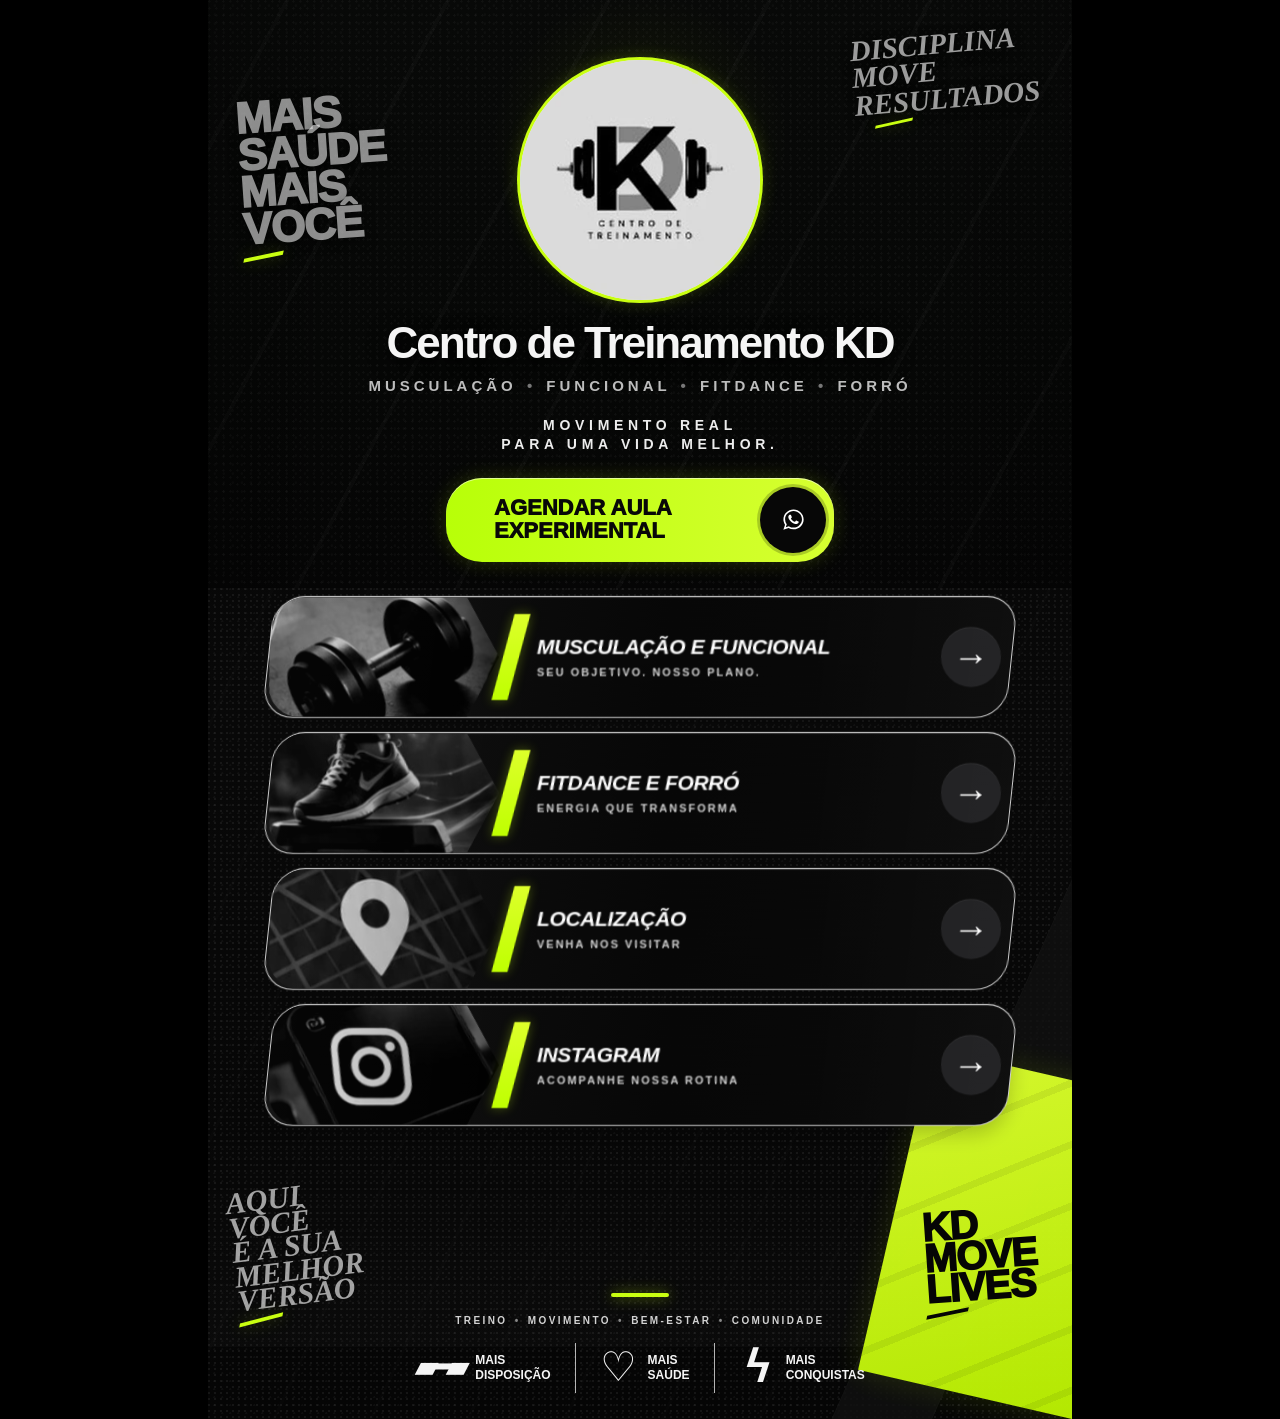
==== commit c6f057da: "Corrige nome de Raony nos links padrão" ====
--- a/index.html
+++ b/index.html
@@ -43,7 +43,7 @@
         <p id="site-tagline" class="tagline">MOVIMENTO REAL<br />PARA UMA VIDA MELHOR.</p>
       </div>
 
-      <a id="experimental-link" class="cta reveal" href="https://wa.me/5569993192797?text=Oi%2C%20Roany%21%20Quero%20agendar%20uma%20aula%20experimental." target="_blank" rel="noopener" aria-label="Agendar aula experimental pelo WhatsApp">
+      <a id="experimental-link" class="cta reveal" href="https://wa.me/5569993192797?text=Oi%2C%20Raony%21%20Quero%20agendar%20uma%20aula%20experimental." target="_blank" rel="noopener" aria-label="Agendar aula experimental pelo WhatsApp">
         <span id="experimental-label">AGENDAR AULA<br />EXPERIMENTAL</span>
         <span class="cta-arrow" aria-hidden="true">
           <svg viewBox="0 0 32 32" width="30" height="30" role="img" focusable="false" style="display:block;fill:currentColor">
@@ -54,7 +54,7 @@
     </section>
 
     <section class="cards" aria-label="Links principais">
-      <a id="functional-link" class="service-card functional-card reveal" href="https://wa.me/5569993192797?text=Oi%2C%20Roany%21%20Quero%20saber%20mais%20sobre%20Muscula%C3%A7%C3%A3o%20e%20Funcional%3F" target="_blank" rel="noopener">
+      <a id="functional-link" class="service-card functional-card reveal" href="https://wa.me/5569993192797?text=Oi%2C%20Raony%21%20Quero%20saber%20mais%20sobre%20Muscula%C3%A7%C3%A3o%20e%20Funcional%3F" target="_blank" rel="noopener">
         <div class="photo-wrap"><img id="functional-image" src="assets/images/treino-funcional-personalizado.webp" alt="Musculação e Funcional" /></div>
         <div class="slash"></div>
         <div class="service-copy"><strong id="functional-title">MUSCULAÇÃO E FUNCIONAL</strong><small id="functional-subtitle">SEU OBJETIVO. NOSSO PLANO.</small></div>
